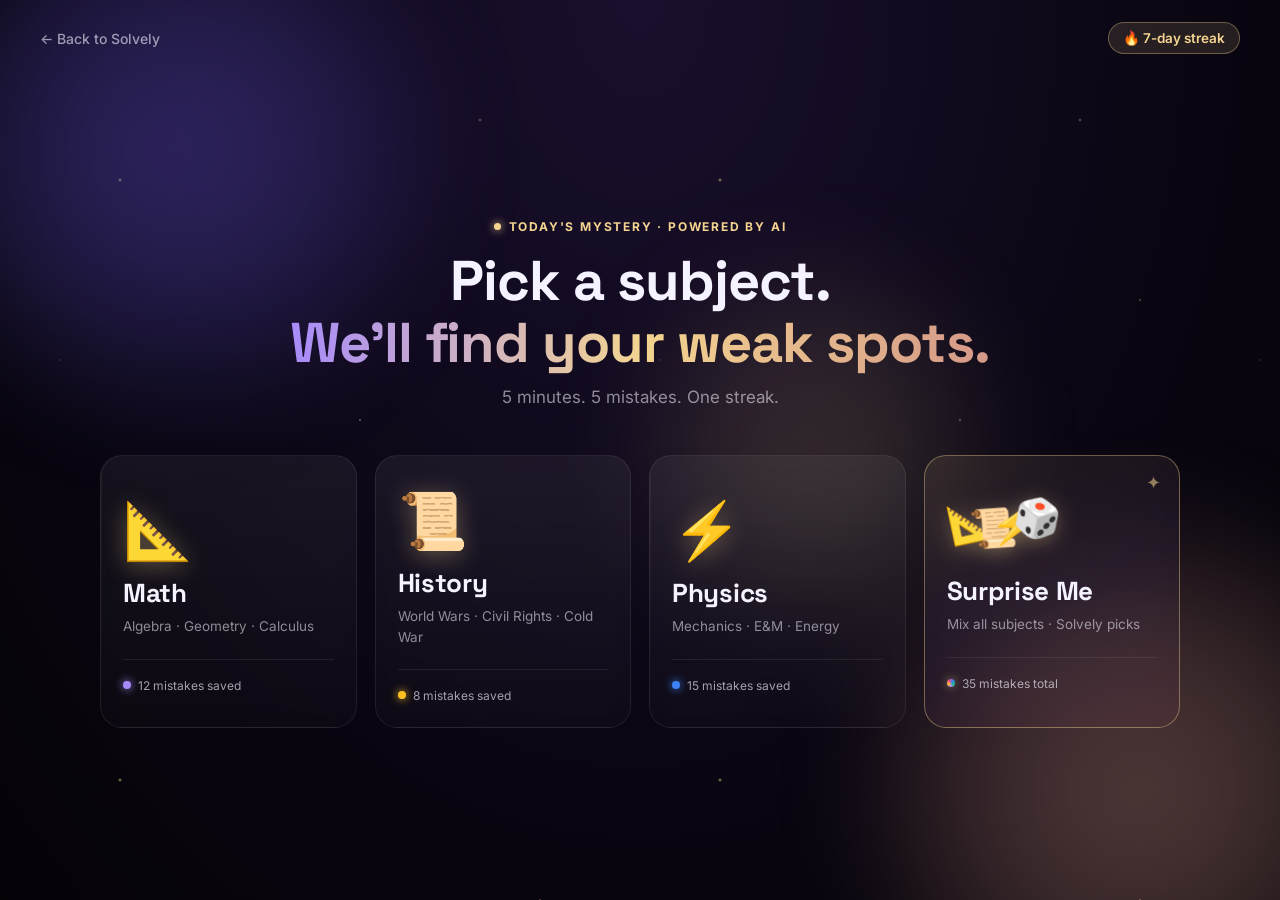
==== capsule.html @ fefd1747 "Initial commit: Lucky Capsule fake-door demo Solvely fake-door #3 — gachapon-style mistake trainer f" ====
<!DOCTYPE html>
<html lang="en">
<head>
  <meta charset="UTF-8">
  <meta name="viewport" content="width=1280">
  <title>Lucky Capsule · Solvely</title>
  <link rel="preconnect" href="https://fonts.googleapis.com">
  <link rel="preconnect" href="https://fonts.gstatic.com" crossorigin>
  <link href="https://fonts.googleapis.com/css2?family=Inter:wght@400;500;600;700;800&family=Space+Grotesk:wght@500;600;700;800&display=swap" rel="stylesheet">
  <link rel="stylesheet" href="css/capsule.css">
</head>
<body>

  <!-- ==================== SVG defs (gradients + face symbols) ==================== -->
  <svg width="0" height="0" style="position:absolute" aria-hidden="true">
    <defs>
      <!-- Ball gradients -->
      <radialGradient id="g-orange" cx="30%" cy="30%" r="80%">
        <stop offset="0%"   stop-color="#ffd28a"/>
        <stop offset="100%" stop-color="#f97316"/>
      </radialGradient>
      <radialGradient id="g-purple" cx="30%" cy="30%" r="80%">
        <stop offset="0%"   stop-color="#d4caff"/>
        <stop offset="100%" stop-color="#6e5be9"/>
      </radialGradient>
      <radialGradient id="g-yellow" cx="30%" cy="30%" r="80%">
        <stop offset="0%"   stop-color="#ffe8a4"/>
        <stop offset="100%" stop-color="#f4d490"/>
      </radialGradient>
      <radialGradient id="g-pink" cx="30%" cy="30%" r="80%">
        <stop offset="0%"   stop-color="#ffc4d8"/>
        <stop offset="100%" stop-color="#ec4899"/>
      </radialGradient>
      <radialGradient id="g-blue" cx="30%" cy="30%" r="80%">
        <stop offset="0%"   stop-color="#aceaff"/>
        <stop offset="100%" stop-color="#3b82f6"/>
      </radialGradient>
      <radialGradient id="g-green" cx="30%" cy="30%" r="80%">
        <stop offset="0%"   stop-color="#b5f5d8"/>
        <stop offset="100%" stop-color="#10b981"/>
      </radialGradient>
      <radialGradient id="g-amber" cx="30%" cy="30%" r="80%">
        <stop offset="0%"   stop-color="#ffd6b0"/>
        <stop offset="100%" stop-color="#f59e0b"/>
      </radialGradient>
      <radialGradient id="g-gold" cx="30%" cy="30%" r="80%">
        <stop offset="0%"   stop-color="#fff8e0"/>
        <stop offset="40%"  stop-color="#ffe28a"/>
        <stop offset="100%" stop-color="#d4a040"/>
      </radialGradient>

      <!-- Happy face — default for all balls -->
      <symbol id="face-happy" viewBox="0 0 60 60">
        <ellipse cx="22" cy="28" rx="2.8" ry="3.8" fill="rgba(20,10,40,.85)"/>
        <ellipse cx="38" cy="28" rx="2.8" ry="3.8" fill="rgba(20,10,40,.85)"/>
        <circle cx="20" cy="29" r="1" fill="#fff" opacity=".9"/>
        <circle cx="36" cy="29" r="1" fill="#fff" opacity=".9"/>
        <path d="M 22 39 Q 30 45 38 39" stroke="rgba(20,10,40,.85)" stroke-width="2.4" fill="none" stroke-linecap="round"/>
        <circle cx="16" cy="36" r="3" fill="#ff8888" opacity=".45"/>
        <circle cx="44" cy="36" r="3" fill="#ff8888" opacity=".45"/>
      </symbol>

      <!-- Wink face -->
      <symbol id="face-wink" viewBox="0 0 60 60">
        <ellipse cx="22" cy="28" rx="2.8" ry="3.8" fill="rgba(20,10,40,.85)"/>
        <circle cx="20" cy="29" r="1" fill="#fff" opacity=".9"/>
        <path d="M 34 28 Q 38 25 42 28" stroke="rgba(20,10,40,.85)" stroke-width="2.4" fill="none" stroke-linecap="round"/>
        <path d="M 21 39 Q 30 47 39 39" stroke="rgba(20,10,40,.85)" stroke-width="2.4" fill="none" stroke-linecap="round"/>
        <circle cx="16" cy="36" r="3" fill="#ff8888" opacity=".45"/>
        <circle cx="44" cy="36" r="3" fill="#ff8888" opacity=".45"/>
      </symbol>

      <!-- Surprised — open mouth -->
      <symbol id="face-wow" viewBox="0 0 60 60">
        <ellipse cx="22" cy="27" rx="2.6" ry="3.5" fill="rgba(20,10,40,.85)"/>
        <ellipse cx="38" cy="27" rx="2.6" ry="3.5" fill="rgba(20,10,40,.85)"/>
        <ellipse cx="30" cy="40" rx="3.5" ry="4.5" fill="rgba(20,10,40,.85)"/>
        <ellipse cx="30" cy="41" rx="2" ry="2.5" fill="#5e2a3a" opacity=".7"/>
      </symbol>

      <!-- Cool — sunglasses -->
      <symbol id="face-cool" viewBox="0 0 60 60">
        <rect x="15" y="25" width="13" height="7" rx="2" fill="rgba(20,10,40,.92)"/>
        <rect x="32" y="25" width="13" height="7" rx="2" fill="rgba(20,10,40,.92)"/>
        <rect x="27" y="27.5" width="5" height="2" fill="rgba(20,10,40,.92)"/>
        <path d="M 22 42 Q 30 47 38 42" stroke="rgba(20,10,40,.85)" stroke-width="2.4" fill="none" stroke-linecap="round"/>
        <circle cx="17" cy="22" r="1.2" fill="#fff" opacity=".7"/>
        <circle cx="34" cy="22" r="1.2" fill="#fff" opacity=".7"/>
      </symbol>

      <!-- Silly — tongue out -->
      <symbol id="face-silly" viewBox="0 0 60 60">
        <path d="M 18 26 L 26 30 M 26 26 L 18 30" stroke="rgba(20,10,40,.85)" stroke-width="2.2" stroke-linecap="round"/>
        <path d="M 34 26 L 42 30 M 42 26 L 34 30" stroke="rgba(20,10,40,.85)" stroke-width="2.2" stroke-linecap="round"/>
        <path d="M 22 38 Q 30 44 38 38" stroke="rgba(20,10,40,.85)" stroke-width="2.4" fill="none" stroke-linecap="round"/>
        <path d="M 27 42 Q 30 49 33 42 Z" fill="#ff6688" stroke="rgba(20,10,40,.85)" stroke-width="1.5"/>
        <circle cx="16" cy="36" r="3" fill="#ff8888" opacity=".45"/>
        <circle cx="44" cy="36" r="3" fill="#ff8888" opacity=".45"/>
      </symbol>

      <!-- SSR — Crown + star eyes -->
      <symbol id="face-ssr" viewBox="0 0 60 60">
        <path d="M 14 16 L 20 9 L 26 16 L 30 5 L 34 16 L 40 9 L 46 16 L 46 19 L 14 19 Z"
              fill="url(#crownGrad)" stroke="#7a4010" stroke-width="0.7" stroke-linejoin="round"/>
        <defs>
          <linearGradient id="crownGrad" x1="0" y1="0" x2="0" y2="1">
            <stop offset="0%" stop-color="#ffd56a"/>
            <stop offset="50%" stop-color="#d4a040"/>
            <stop offset="100%" stop-color="#8a6020"/>
          </linearGradient>
        </defs>
        <circle cx="20" cy="8" r="1.4" fill="#fff5d4"/>
        <circle cx="30" cy="4" r="1.6" fill="#fff5d4"/>
        <circle cx="40" cy="8" r="1.4" fill="#fff5d4"/>
        <!-- Star eyes -->
        <path d="M 22 30 L 23.3 26 L 24.6 30 L 28.5 30 L 25.4 32.5 L 26.7 36.5 L 23.3 34 L 19.9 36.5 L 21.2 32.5 L 18.1 30 Z" fill="#1a0f2e"/>
        <path d="M 38 30 L 39.3 26 L 40.6 30 L 44.5 30 L 41.4 32.5 L 42.7 36.5 L 39.3 34 L 35.9 36.5 L 37.2 32.5 L 34.1 30 Z" fill="#1a0f2e"/>
        <!-- Big grin -->
        <path d="M 19 43 Q 30 51 41 43" stroke="rgba(20,10,40,.92)" stroke-width="3" fill="none" stroke-linecap="round"/>
        <!-- Tooth -->
        <rect x="28" y="44" width="4" height="3" rx=".5" fill="#fff"/>
      </symbol>
    </defs>
  </svg>

  <!-- Background layer -->
  <div class="bg-stars" aria-hidden="true"></div>
  <div class="bg-orbs" aria-hidden="true">
    <div class="bg-orb bg-orb-1"></div>
    <div class="bg-orb bg-orb-2"></div>
    <div class="bg-orb bg-orb-3"></div>
  </div>

  <!-- Top bar -->
  <div class="topbar">
    <a href="index.html" class="back">← Back to Solvely</a>
    <div class="streak-pill">🔥 <span id="streak-count">7</span>-day streak</div>
  </div>

  <!-- ============================================================
       VIEW 1 — Subject Picker
       ============================================================ -->
  <section class="view active" id="view-pick">
    <div class="pick-wrap">
      <p class="eyebrow"><span class="dot-pulse"></span>Today's mystery · powered by AI</p>
      <h1 class="pick-title">Pick a subject.<br><span class="grad">We'll find your weak spots.</span></h1>
      <p class="pick-sub">5 minutes. 5 mistakes. One streak.</p>

      <div class="subject-grid">
        <button class="subject-card" data-subject="math">
          <div class="subject-emoji">📐</div>
          <h3>Math</h3>
          <p>Algebra · Geometry · Calculus</p>
          <div class="subject-stat"><span class="dot dot-purple"></span>12 mistakes saved</div>
        </button>
        <button class="subject-card" data-subject="history">
          <div class="subject-emoji">📜</div>
          <h3>History</h3>
          <p>World Wars · Civil Rights · Cold War</p>
          <div class="subject-stat"><span class="dot dot-orange"></span>8 mistakes saved</div>
        </button>
        <button class="subject-card" data-subject="physics">
          <div class="subject-emoji">⚡</div>
          <h3>Physics</h3>
          <p>Mechanics · E&M · Energy</p>
          <div class="subject-stat"><span class="dot dot-blue"></span>15 mistakes saved</div>
        </button>
        <button class="subject-card subject-card-random" data-subject="random">
          <div class="random-emoji-stack">
            <span class="r-emoji r-e1">📐</span>
            <span class="r-emoji r-e2">📜</span>
            <span class="r-emoji r-e3">⚡</span>
            <span class="r-emoji r-e4">🎲</span>
          </div>
          <h3>Surprise Me</h3>
          <p>Mix all subjects · Solvely picks</p>
          <div class="subject-stat"><span class="dot dot-rainbow"></span>35 mistakes total</div>
        </button>
      </div>
    </div>
  </section>

  <!-- ============================================================
       VIEW 2 — Gachapon Capsule Machine  (horizontal layout)
       ============================================================ -->
  <section class="view" id="view-machine">
    <div class="machine-wrap-h">

      <!-- LEFT: Machine -->
      <div class="machine-left">
        <div class="machine">
          <!-- Glass globe -->
          <div class="globe" id="globe">
            <!-- Sparkle particles around SSR ball -->
            <div class="sparkle-layer">
              <span class="sparkle s1">✦</span>
              <span class="sparkle s2">✦</span>
              <span class="sparkle s3">✦</span>
              <span class="sparkle s4">✦</span>
            </div>
            <div class="globe-inner" id="globe-inner">
              <!-- bb1: Circle, orange, happy -->
              <span class="big-ball bb1">
                <svg class="ball-art" viewBox="0 0 60 60">
                  <circle cx="30" cy="30" r="28" fill="url(#g-orange)"/>
                  <use href="#face-happy"/>
                </svg>
              </span>
              <!-- bb2: Heart, purple, wink -->
              <span class="big-ball bb2">
                <svg class="ball-art" viewBox="0 0 60 60">
                  <path d="M 30 54 C 6 36 6 14 22 14 C 27 14 30 17 30 22 C 30 17 33 14 38 14 C 54 14 54 36 30 54 Z" fill="url(#g-purple)"/>
                  <use href="#face-wink" transform="translate(0, 3)"/>
                </svg>
              </span>
              <!-- bb3: Star, yellow, silly -->
              <span class="big-ball bb3">
                <svg class="ball-art" viewBox="0 0 60 60">
                  <path d="M 30 4 L 37 22 L 56 22 L 41 34 L 47 54 L 30 42 L 13 54 L 19 34 L 4 22 L 23 22 Z" fill="url(#g-yellow)"/>
                  <use href="#face-silly" transform="translate(0, 4)"/>
                </svg>
              </span>
              <!-- bb4: Teardrop (point-up), pink, wow -->
              <span class="big-ball bb4">
                <svg class="ball-art" viewBox="0 0 60 60">
                  <path d="M 30 5 C 10 22 12 48 30 56 C 48 48 50 22 30 5 Z" fill="url(#g-pink)"/>
                  <use href="#face-wow" transform="translate(0, 6)"/>
                </svg>
              </span>
              <!-- bb5: Bunny-ear circle, blue, cool -->
              <span class="big-ball bb5">
                <svg class="ball-art" viewBox="0 0 60 60">
                  <ellipse cx="20" cy="9" rx="4.5" ry="9" fill="url(#g-blue)" transform="rotate(-10 20 9)"/>
                  <ellipse cx="40" cy="9" rx="4.5" ry="9" fill="url(#g-blue)" transform="rotate(10 40 9)"/>
                  <circle cx="30" cy="36" r="22" fill="url(#g-blue)"/>
                  <use href="#face-cool" transform="translate(0, 8)"/>
                </svg>
              </span>
              <!-- bb6: Rounded square, green, happy -->
              <span class="big-ball bb6">
                <svg class="ball-art" viewBox="0 0 60 60">
                  <rect x="4" y="4" width="52" height="52" rx="16" fill="url(#g-green)"/>
                  <use href="#face-happy"/>
                </svg>
              </span>
              <!-- bb7: Hexagon, amber, wink -->
              <span class="big-ball bb7">
                <svg class="ball-art" viewBox="0 0 60 60">
                  <path d="M 30 4 L 54 17 L 54 43 L 30 56 L 6 43 L 6 17 Z" fill="url(#g-amber)"/>
                  <use href="#face-wink"/>
                </svg>
              </span>
              <!-- bb8: SSR Circle, gold, crown + star eyes -->
              <span class="big-ball bb8 ssr" id="ssr-ball">
                <svg class="ball-art" viewBox="0 0 60 60">
                  <circle cx="30" cy="30" r="28" fill="url(#g-gold)"/>
                  <use href="#face-ssr"/>
                </svg>
              </span>
            </div>
            <div class="globe-shine"></div>
          </div>
          <!-- Machine base -->
          <div class="machine-base">
            <div class="machine-slot" id="machine-slot"></div>
            <div class="machine-tray"></div>
          </div>
        </div>
      </div>

      <!-- RIGHT: Text + POP button -->
      <div class="machine-right">
        <p class="eyebrow" id="machine-eyebrow">
          <span class="dot-pulse"></span><span id="machine-eyebrow-text">Math · today's capsule</span>
        </p>
        <h2 class="machine-title">Tap to pop<br>your capsule.</h2>
        <p class="machine-sub">5 questions inside. Whatever you've been getting wrong.</p>

        <button class="pop-btn" id="pop-btn">
          <span class="pop-glow"></span>
          <span class="pop-icon">⚡</span>
          <span class="pop-label">POP MY CAPSULE</span>
        </button>

        <div class="machine-hint">
          <span class="hint-dot"></span>
          <span>One free pop every day.</span>
        </div>
      </div>

    </div>
  </section>

  <!-- ============================================================
       VIEW 3 — Reveal (AI Found Your Weak Spots)
       ============================================================ -->
  <section class="view" id="view-reveal">
    <div class="reveal-wrap">
      <!-- Burst flash -->
      <div class="reveal-burst"></div>

      <p class="reveal-eyebrow">⚡ Mistake Memory · Activated</p>
      <h1 class="reveal-title">
        <span class="word">Challenge</span>
        <span class="word">Your</span>
        <span class="word">Weak</span>
        <span class="word grad-gold">Spots.</span>
      </h1>
      <p class="reveal-sub" id="reveal-sub">5 questions you've gotten wrong before. Time to crush them in 5 minutes.</p>

      <!-- Mistake cards fan-out -->
      <div class="mistake-stack" id="mistake-stack"></div>

      <button class="start-btn" id="start-btn">
        <span>Start 5-Minute Review</span>
        <span class="arrow">→</span>
      </button>
    </div>
  </section>

  <!-- ============================================================
       VIEW 4 — 5-min Countdown Review
       ============================================================ -->
  <section class="view" id="view-review">
    <!-- Countdown bar -->
    <div class="countdown-bar">
      <div class="countdown-progress" id="countdown-progress"></div>
      <div class="countdown-content">
        <div class="countdown-clock">
          <span class="clock-icon">⏱</span>
          <span class="clock-time" id="clock-time">5:00</span>
        </div>
        <div class="countdown-meta">
          <span id="q-progress">Question 1 / 5</span>
          <span class="meta-sep">·</span>
          <span id="q-subject">Math</span>
        </div>
      </div>
    </div>

    <div class="review-wrap">
      <div class="question-card" id="question-card">
        <!-- Filled by JS -->
      </div>
    </div>
  </section>

  <!-- ============================================================
       VIEW 5 — Done
       ============================================================ -->
  <section class="view" id="view-done">
    <div class="done-wrap">
      <div class="done-burst"></div>
      <div class="done-confetti" id="done-confetti"></div>

      <p class="reveal-eyebrow">🔥 Streak protected</p>
      <h1 class="done-title">
        5 minutes.<br>
        <span class="grad-gold">Crushed it.</span>
      </h1>

      <div class="done-stats">
        <div class="stat-box">
          <div class="stat-num" id="stat-correct">4</div>
          <div class="stat-label">Correct</div>
        </div>
        <div class="stat-box stat-streak">
          <div class="stat-num">
            <span id="stat-streak">8</span>
            <span class="stat-fire">🔥</span>
          </div>
          <div class="stat-label">Day streak</div>
        </div>
        <div class="stat-box">
          <div class="stat-num"><span id="stat-mastered">+3</span></div>
          <div class="stat-label">Mistakes mastered</div>
        </div>
      </div>

      <div class="next-capsule">
        <span class="dot-pulse"></span>
        Next capsule unlocks in <strong id="next-timer">16h 23m</strong>
      </div>

      <div class="done-actions">
        <button class="ghost-btn" id="again-btn">Pop another (debug)</button>
        <button class="start-btn" id="share-btn">
          <span>Share to Story</span>
          <span class="arrow">↗</span>
        </button>
      </div>
    </div>
  </section>

  <script src="js/data.js"></script>
  <script src="js/app.js"></script>
</body>
</html>
---- css/capsule.css ----
/* =========================================================
   Lucky Capsule — Full flow (machine → reveal → review → done)
   Dark MoodGallery palette + gachapon mechanic.
   Designed for filming: 1280+ desktop, large fonts, strong contrast.
   ========================================================= */

* { box-sizing: border-box; margin: 0; padding: 0; }
html, body { height: 100%; overflow-x: hidden; }
body {
  font-family: 'Inter', -apple-system, BlinkMacSystemFont, sans-serif;
  background: radial-gradient(ellipse at top, #1a0f2e 0%, #0a0612 60%, #050308 100%);
  color: #f5f3ff;
  font-size: 17px;
  -webkit-font-smoothing: antialiased;
  min-height: 100vh;
}

/* ============ BACKGROUND LAYERS ============ */
.bg-stars {
  position: fixed; inset: 0;
  background-image:
    radial-gradient(2px 2px at 20% 30%, rgba(244,212,144,.7), transparent),
    radial-gradient(1.5px 1.5px at 60% 70%, rgba(255,255,255,.5), transparent),
    radial-gradient(2px 2px at 80% 20%, rgba(244,212,144,.4), transparent),
    radial-gradient(1px 1px at 40% 80%, rgba(255,255,255,.4), transparent),
    radial-gradient(1.5px 1.5px at 90% 50%, rgba(244,212,144,.5), transparent),
    radial-gradient(1px 1px at 10% 60%, rgba(255,255,255,.3), transparent);
  background-size: 600px 600px;
  pointer-events: none;
  z-index: 0;
  animation: stars-twinkle 6s ease-in-out infinite;
}
@keyframes stars-twinkle {
  0%, 100% { opacity: .8; }
  50% { opacity: .4; }
}

.bg-orbs { position: fixed; inset: 0; pointer-events: none; z-index: 0; }
.bg-orb {
  position: absolute;
  border-radius: 50%;
  filter: blur(60px);
  opacity: .4;
}
.bg-orb-1 {
  top: -100px; left: -80px;
  width: 500px; height: 500px;
  background: radial-gradient(circle, #6e5be9, transparent);
  animation: orb-drift 18s ease-in-out infinite;
}
.bg-orb-2 {
  bottom: -150px; right: -120px;
  width: 520px; height: 520px;
  background: radial-gradient(circle, #d49888, transparent);
  animation: orb-drift 22s ease-in-out infinite reverse;
}
.bg-orb-3 {
  top: 30%; left: 50%;
  width: 350px; height: 350px;
  background: radial-gradient(circle, #f4d490, transparent);
  opacity: .2;
  animation: orb-drift 25s ease-in-out infinite;
}
@keyframes orb-drift {
  0%, 100% { transform: translate(0, 0) scale(1); }
  50% { transform: translate(60px, -40px) scale(1.15); }
}

/* ============ TOP BAR ============ */
.topbar {
  position: relative;
  z-index: 10;
  display: flex;
  justify-content: space-between;
  align-items: center;
  padding: 22px 40px;
}
.back {
  color: rgba(245, 243, 255, .6);
  text-decoration: none;
  font-size: 14px;
  font-weight: 500;
  transition: color .15s;
}
.back:hover { color: #f4d490; }
.streak-pill {
  background: rgba(244, 212, 144, .12);
  border: 1px solid rgba(244, 212, 144, .35);
  padding: 7px 14px;
  border-radius: 100px;
  font-size: 13.5px;
  font-weight: 600;
  color: #f4d490;
  backdrop-filter: blur(8px);
}

/* ============ VIEWS ============ */
.view {
  display: none;
  position: relative;
  z-index: 5;
  min-height: calc(100vh - 80px);
  padding: 30px 40px 60px;
}
.view.active {
  display: flex;
  flex-direction: column;
  align-items: center;
  justify-content: center;
  animation: view-fade .5s ease;
}
@keyframes view-fade {
  from { opacity: 0; transform: translateY(20px); }
  to   { opacity: 1; transform: translateY(0); }
}

/* ============ EYEBROW / GLOBAL ============ */
.eyebrow {
  display: inline-flex;
  align-items: center;
  gap: 8px;
  font-size: 12px;
  font-weight: 700;
  letter-spacing: 1.8px;
  text-transform: uppercase;
  color: #f4d490;
  margin-bottom: 16px;
}
.dot-pulse {
  width: 7px;
  height: 7px;
  border-radius: 50%;
  background: #f4d490;
  box-shadow: 0 0 8px #f4d490;
  animation: dot-pulse 1.4s ease-in-out infinite;
}
@keyframes dot-pulse {
  0%, 100% { opacity: 1; transform: scale(1); }
  50%      { opacity: .4; transform: scale(.7); }
}
.grad {
  background: linear-gradient(90deg, #a78bfa, #f4d490, #d49888);
  -webkit-background-clip: text;
  background-clip: text;
  color: transparent;
}
.grad-gold {
  background: linear-gradient(90deg, #f4d490, #ffe28a, #d49888);
  -webkit-background-clip: text;
  background-clip: text;
  color: transparent;
}

/* =========================================================
   VIEW 1 — SUBJECT PICKER
   ========================================================= */
.pick-wrap {
  max-width: 1100px;
  text-align: center;
}
.pick-title {
  font-family: 'Space Grotesk', 'Inter', sans-serif;
  font-size: 56px;
  font-weight: 700;
  line-height: 1.1;
  letter-spacing: -1px;
  margin-bottom: 14px;
}
.pick-sub {
  font-size: 17px;
  color: rgba(245, 243, 255, .55);
  margin-bottom: 48px;
}
.subject-grid {
  display: grid;
  grid-template-columns: repeat(4, 1fr);
  gap: 18px;
  max-width: 1080px;
  margin: 0 auto;
}
.subject-card {
  background: linear-gradient(180deg, rgba(255,255,255,.06), rgba(255,255,255,.02));
  border: 1.5px solid rgba(255, 255, 255, .08);
  padding: 30px 22px 24px;
  border-radius: 22px;
  text-align: left;
  cursor: pointer;
  color: inherit;
  transition: transform .25s ease, border-color .25s ease, background .25s ease;
  position: relative;
  overflow: hidden;
  backdrop-filter: blur(8px);
  font-family: inherit;
}
.subject-card::before {
  content: '';
  position: absolute;
  inset: 0;
  background: linear-gradient(135deg, transparent, rgba(244, 212, 144, .12), transparent);
  transform: translateX(-100%);
  transition: transform .6s ease;
}
.subject-card:hover {
  transform: translateY(-6px);
  border-color: rgba(244, 212, 144, .5);
  background: linear-gradient(180deg, rgba(244,212,144,.08), rgba(110,91,233,.04));
}
.subject-card:hover::before { transform: translateX(100%); }
.subject-emoji {
  font-size: 56px;
  margin-bottom: 12px;
  filter: drop-shadow(0 4px 12px rgba(244, 212, 144, .35));
}
.subject-card h3 {
  font-family: 'Space Grotesk', 'Inter', sans-serif;
  font-size: 26px;
  font-weight: 700;
  margin-bottom: 6px;
  letter-spacing: -.3px;
}
.subject-card p {
  font-size: 13.5px;
  color: rgba(245, 243, 255, .55);
  margin-bottom: 22px;
  line-height: 1.5;
}
.subject-stat {
  display: flex;
  align-items: center;
  gap: 7px;
  font-size: 12px;
  color: rgba(245, 243, 255, .65);
  padding-top: 18px;
  border-top: 1px solid rgba(255,255,255,.08);
}
.dot {
  width: 8px;
  height: 8px;
  border-radius: 50%;
  box-shadow: 0 0 8px currentColor;
}
.dot-purple { background: #a78bfa; color: #a78bfa; }
.dot-orange { background: #fbbf24; color: #fbbf24; }
.dot-blue   { background: #3b82f6; color: #3b82f6; }
.dot-rainbow {
  background: conic-gradient(from 180deg, #a78bfa, #fbbf24, #ec4899, #3b82f6, #10b981, #a78bfa);
  box-shadow: 0 0 10px rgba(244, 212, 144, .55);
  color: #f4d490;
}

/* Random subject card — special styling */
.subject-card-random {
  background: linear-gradient(160deg, rgba(244,212,144,.10), rgba(167,139,250,.06), rgba(236,72,153,.04));
  border-color: rgba(244, 212, 144, .4);
  position: relative;
}
.subject-card-random:hover {
  border-color: rgba(244, 212, 144, .85);
  box-shadow: 0 12px 40px rgba(244, 212, 144, .25);
  background: linear-gradient(160deg, rgba(244,212,144,.18), rgba(167,139,250,.10), rgba(236,72,153,.06));
}
.subject-card-random::after {
  content: '✦';
  position: absolute;
  top: 16px;
  right: 18px;
  font-size: 18px;
  color: #f4d490;
  opacity: .55;
  animation: sparkle-twirl 3s linear infinite;
}
@keyframes sparkle-twirl {
  0%, 100% { transform: rotate(0deg) scale(1); opacity: .55; }
  50%      { transform: rotate(180deg) scale(1.3); opacity: 1; }
}

/* Random emoji stack — 4 emojis layered with slight rotation */
.random-emoji-stack {
  position: relative;
  height: 64px;
  margin-bottom: 12px;
}
.r-emoji {
  position: absolute;
  top: 0;
  font-size: 38px;
  filter: drop-shadow(0 4px 10px rgba(244, 212, 144, .35));
  transition: transform .4s ease;
}
.r-e1 { left: 0;   transform: rotate(-12deg); }
.r-e2 { left: 22px; transform: rotate(-4deg) translateY(6px); }
.r-e3 { left: 44px; transform: rotate(4deg) translateY(3px); }
.r-e4 { left: 66px; transform: rotate(12deg) translateY(-4px); }
.subject-card-random:hover .r-e1 { transform: rotate(-22deg) translate(-4px, -4px); }
.subject-card-random:hover .r-e2 { transform: rotate(-8deg) translateY(2px); }
.subject-card-random:hover .r-e3 { transform: rotate(8deg) translateY(-2px); }
.subject-card-random:hover .r-e4 { transform: rotate(22deg) translate(4px, -8px); }

/* =========================================================
   VIEW 2 — GACHAPON MACHINE (horizontal layout)
   ========================================================= */
.machine-wrap-h {
  display: grid;
  grid-template-columns: 360px 1fr;
  gap: 60px;
  align-items: center;
  max-width: 1060px;
  margin: 0 auto;
}
.machine-left {
  display: flex;
  justify-content: center;
}
.machine-right {
  text-align: left;
  padding-left: 4px;
}
.machine-title {
  font-family: 'Space Grotesk', 'Inter', sans-serif;
  font-size: 56px;
  font-weight: 800;
  letter-spacing: -1.2px;
  line-height: 1;
  margin-bottom: 18px;
}
.machine-sub {
  font-size: 17px;
  color: rgba(245, 243, 255, .6);
  margin-bottom: 32px;
  line-height: 1.5;
  max-width: 420px;
}
.machine-hint {
  margin-top: 18px;
  display: inline-flex;
  align-items: center;
  gap: 8px;
  font-size: 12.5px;
  color: rgba(245, 243, 255, .45);
}
.hint-dot {
  width: 6px;
  height: 6px;
  border-radius: 50%;
  background: #10b981;
  box-shadow: 0 0 6px #10b981;
}

/* Machine */
.machine {
  position: relative;
  width: 340px;
  height: 460px;
  display: flex;
  flex-direction: column;
  align-items: center;
}

/* Sparkle layer around globe — only visible when SSR ball glows */
.sparkle-layer {
  position: absolute;
  inset: -20px;
  pointer-events: none;
  z-index: 6;
}
.sparkle {
  position: absolute;
  font-size: 18px;
  color: #f4d490;
  text-shadow: 0 0 8px #f4d490;
  opacity: 0;
  animation: sparkle-pop 2.6s ease-in-out infinite;
}
.s1 { top: 5%;  left: 8%;  animation-delay: 0s; }
.s2 { top: 12%; right: 6%; animation-delay: -.7s; font-size: 22px; }
.s3 { bottom: 28%; left: 2%; animation-delay: -1.3s; font-size: 14px; }
.s4 { bottom: 40%; right: 4%; animation-delay: -2s; font-size: 20px; }
@keyframes sparkle-pop {
  0%, 100% { opacity: 0; transform: scale(.4) rotate(0deg); }
  40%      { opacity: 1; transform: scale(1.2) rotate(180deg); }
  70%      { opacity: .6; transform: scale(.9) rotate(280deg); }
}

/* Glass globe */
.globe {
  position: relative;
  width: 320px;
  height: 320px;
  border-radius: 50%;
  background:
    radial-gradient(circle at 30% 25%, rgba(255,255,255,.35) 0%, rgba(255,255,255,.05) 25%, transparent 60%),
    radial-gradient(circle at 70% 70%, rgba(110, 91, 233, .25), transparent 50%),
    linear-gradient(135deg, rgba(255,255,255,.12), rgba(255,255,255,.02));
  border: 3px solid rgba(255,255,255,.25);
  box-shadow:
    inset 0 0 80px rgba(110, 91, 233, .35),
    inset 0 0 25px rgba(244, 212, 144, .2),
    0 0 60px rgba(110, 91, 233, .25),
    0 30px 80px rgba(0, 0, 0, .5);
  overflow: hidden;
  backdrop-filter: blur(2px);
  transition: transform .3s ease, box-shadow .3s ease;
}
.globe.shake {
  animation: globe-shake 2.4s ease-in-out;
}
@keyframes globe-shake {
  0%, 100% { transform: rotate(0) translate(0, 0); }
  5%   { transform: rotate(-4deg) translate(-3px, 1px); }
  12%  { transform: rotate(3deg)  translate(2px, -2px); }
  20%  { transform: rotate(-3deg) translate(-2px, 3px); }
  28%  { transform: rotate(4deg)  translate(3px, 1px); }
  38%  { transform: rotate(-2deg) translate(-3px, -2px); }
  46%  { transform: rotate(3deg)  translate(2px, 2px); }
  55%  { transform: rotate(-4deg) translate(-2px, -3px); }
  64%  { transform: rotate(2deg)  translate(3px, 2px); }
  74%  { transform: rotate(-3deg) translate(-3px, 1px); }
  84%  { transform: rotate(2deg)  translate(2px, -2px); }
  92%  { transform: rotate(-1deg) translate(-1px, 1px); }
}
.globe.crack {
  box-shadow:
    inset 0 0 80px rgba(244, 212, 144, .6),
    inset 0 0 25px rgba(244, 212, 144, .4),
    0 0 100px rgba(244, 212, 144, .7),
    0 30px 80px rgba(0, 0, 0, .5);
  transform: scale(1.05);
}

.globe-inner {
  position: absolute;
  inset: 0;
  border-radius: 50%;
  transition: transform 2s cubic-bezier(.4, 0, .2, 1);
}
/* During spin: each ball gets its own chaotic frenzy path —
   NOT a unified axis rotation. Override the idle float animation. */
.globe-inner.spin .big-ball {
  animation-duration: 1.8s !important;
  animation-iteration-count: 1 !important;
  animation-timing-function: cubic-bezier(.34, .07, .42, 1) !important;
  animation-fill-mode: forwards !important;
  animation-delay: 0s !important;
}
.globe-inner.spin .bb1 { animation-name: frenzy-1 !important; }
.globe-inner.spin .bb2 { animation-name: frenzy-2 !important; }
.globe-inner.spin .bb3 { animation-name: frenzy-3 !important; }
.globe-inner.spin .bb4 { animation-name: frenzy-4 !important; }
.globe-inner.spin .bb5 { animation-name: frenzy-5 !important; }
.globe-inner.spin .bb6 { animation-name: frenzy-6 !important; }
.globe-inner.spin .bb7 { animation-name: frenzy-7 !important; }
.globe-inner.spin .bb8.ssr { animation-name: frenzy-8 !important; }

@keyframes frenzy-1 {
  0%   { transform: translate(0,0) rotate(0deg); }
  14%  { transform: translate(70px,-55px) rotate(140deg); }
  28%  { transform: translate(-50px,70px) rotate(-220deg); }
  42%  { transform: translate(80px,60px) rotate(360deg); }
  56%  { transform: translate(-75px,-45px) rotate(-460deg); }
  70%  { transform: translate(55px,-70px) rotate(580deg); }
  84%  { transform: translate(-65px,55px) rotate(-660deg); }
  100% { transform: translate(0,0) rotate(720deg); }
}
@keyframes frenzy-2 {
  0%   { transform: translate(0,0) rotate(0deg); }
  14%  { transform: translate(-75px,60px) rotate(-120deg); }
  28%  { transform: translate(80px,-50px) rotate(240deg); }
  42%  { transform: translate(-60px,75px) rotate(-380deg); }
  56%  { transform: translate(70px,-65px) rotate(480deg); }
  70%  { transform: translate(-45px,55px) rotate(-600deg); }
  84%  { transform: translate(75px,40px) rotate(680deg); }
  100% { transform: translate(0,0) rotate(-720deg); }
}
@keyframes frenzy-3 {
  0%   { transform: translate(0,0) rotate(0deg); }
  14%  { transform: translate(60px,70px) rotate(160deg); }
  28%  { transform: translate(-80px,-45px) rotate(-280deg); }
  42%  { transform: translate(55px,-75px) rotate(420deg); }
  56%  { transform: translate(-60px,65px) rotate(-540deg); }
  70%  { transform: translate(80px,-40px) rotate(640deg); }
  84%  { transform: translate(-50px,-70px) rotate(-700deg); }
  100% { transform: translate(0,0) rotate(720deg); }
}
@keyframes frenzy-4 {
  0%   { transform: translate(0,0) rotate(0deg); }
  14%  { transform: translate(-65px,-70px) rotate(-140deg); }
  28%  { transform: translate(75px,45px) rotate(260deg); }
  42%  { transform: translate(-70px,75px) rotate(-380deg); }
  56%  { transform: translate(80px,-55px) rotate(520deg); }
  70%  { transform: translate(-55px,-65px) rotate(-640deg); }
  84%  { transform: translate(65px,55px) rotate(700deg); }
  100% { transform: translate(0,0) rotate(-720deg); }
}
@keyframes frenzy-5 {
  0%   { transform: translate(0,0) rotate(0deg); }
  14%  { transform: translate(75px,40px) rotate(180deg); }
  28%  { transform: translate(-50px,-70px) rotate(-300deg); }
  42%  { transform: translate(65px,70px) rotate(420deg); }
  56%  { transform: translate(-75px,-50px) rotate(-560deg); }
  70%  { transform: translate(50px,75px) rotate(660deg); }
  84%  { transform: translate(-70px,-40px) rotate(-720deg); }
  100% { transform: translate(0,0) rotate(720deg); }
}
@keyframes frenzy-6 {
  0%   { transform: translate(0,0) rotate(0deg); }
  14%  { transform: translate(-60px,75px) rotate(-130deg); }
  28%  { transform: translate(80px,-55px) rotate(250deg); }
  42%  { transform: translate(-70px,-50px) rotate(-370deg); }
  56%  { transform: translate(55px,-75px) rotate(490deg); }
  70%  { transform: translate(-65px,65px) rotate(-610deg); }
  84%  { transform: translate(70px,45px) rotate(680deg); }
  100% { transform: translate(0,0) rotate(-720deg); }
}
@keyframes frenzy-7 {
  0%   { transform: translate(0,0) rotate(0deg); }
  14%  { transform: translate(50px,-70px) rotate(170deg); }
  28%  { transform: translate(-65px,55px) rotate(-290deg); }
  42%  { transform: translate(75px,-50px) rotate(400deg); }
  56%  { transform: translate(-55px,75px) rotate(-520deg); }
  70%  { transform: translate(65px,60px) rotate(630deg); }
  84%  { transform: translate(-75px,-40px) rotate(-700deg); }
  100% { transform: translate(0,0) rotate(720deg); }
}
/* SSR Ball — extra dramatic frenzy, slightly bigger orbit, ends at center for clean drop */
@keyframes frenzy-8 {
  0%   { transform: translate(0,0) rotate(0deg) scale(1); }
  14%  { transform: translate(-70px,-60px) rotate(-150deg) scale(1.05); }
  28%  { transform: translate(70px,75px) rotate(290deg) scale(.98); }
  42%  { transform: translate(-75px,-55px) rotate(-420deg) scale(1.08); }
  56%  { transform: translate(60px,-75px) rotate(540deg) scale(1); }
  70%  { transform: translate(-65px,65px) rotate(-650deg) scale(1.06); }
  84%  { transform: translate(75px,40px) rotate(720deg) scale(1.02); }
  100% { transform: translate(0,0) rotate(-720deg) scale(1.1); }
}

/* Globe shine highlight */
.globe-shine {
  position: absolute;
  top: 12%;
  left: 22%;
  width: 80px;
  height: 110px;
  background: linear-gradient(135deg, rgba(255,255,255,.55), rgba(255,255,255,0));
  border-radius: 50%;
  filter: blur(8px);
  pointer-events: none;
  z-index: 10;
}

/* Big balls — each is an inline SVG with a unique shape + cute face */
.big-ball {
  position: absolute;
  width: 64px;
  height: 64px;
  animation: big-ball-float 5s ease-in-out infinite;
  display: flex;
  align-items: center;
  justify-content: center;
}
.big-ball .ball-art {
  width: 100%;
  height: 100%;
  filter: drop-shadow(0 4px 10px rgba(0, 0, 0, .35));
  overflow: visible;
}
/* Position + size per ball */
.bb1 { top: 12%; left: 10%; animation-delay:  0s;   width: 64px; height: 64px; }   /* circle */
.bb2 { top: 8%;  left: 52%; animation-delay: -.7s;  width: 58px; height: 58px; }   /* heart */
.bb3 { top: 48%; left: 8%;  animation-delay: -1.4s; width: 60px; height: 60px; }   /* star */
.bb4 { top: 62%; left: 56%; animation-delay: -2.1s; width: 52px; height: 52px; }   /* teardrop */
.bb5 { top: 26%; left: 22%; animation-delay: -2.8s; width: 60px; height: 70px; }   /* bunny (taller for ears) */
.bb6 { top: 4%;  left: 28%; animation-delay: -3.5s; width: 50px; height: 50px; }   /* rounded square */
.bb7 { top: 70%; left: 22%; animation-delay: -.3s;  width: 48px; height: 48px; }   /* hexagon */

/* SSR Ball — golden, prominent, glowing */
.bb8.ssr {
  top: 38%; left: 42%;
  width: 78px; height: 78px;
  animation:
    big-ball-float 5s ease-in-out infinite,
    ssr-glow 2.4s ease-in-out infinite;
  animation-delay: -1s, 0s;
  z-index: 3;
}
.bb8.ssr .ball-art {
  filter:
    drop-shadow(0 0 16px rgba(244, 212, 144, .85))
    drop-shadow(0 0 32px rgba(244, 212, 144, .45))
    drop-shadow(0 5px 12px rgba(0, 0, 0, .4));
}
@keyframes ssr-glow {
  0%, 100% { transform: scale(1); }
  50%      { transform: scale(1.07); }
}
@keyframes big-ball-float {
  0%, 100% { transform: translate(0, 0); }
  25%      { transform: translate(8px, -6px); }
  50%      { transform: translate(-5px, 4px); }
  75%      { transform: translate(-8px, -4px); }
}

/* When dispensing, SSR ball drops */
.big-ball.dispensed {
  animation: ball-drop .9s cubic-bezier(.55, 0, .35, 1) forwards;
  z-index: 100;
}
@keyframes ball-drop {
  0%   { transform: translate(0, 0) scale(1); opacity: 1; }
  60%  { transform: translate(var(--dx, 0), 180px) scale(1.15); opacity: 1; }
  100% { transform: translate(var(--dx, 0), 240px) scale(.9); opacity: 0; }
}

/* Machine base */
.machine-base {
  position: relative;
  width: 280px;
  height: 130px;
  margin-top: -22px;
  z-index: 2;
}
.machine-base::before {
  /* main body */
  content: '';
  position: absolute;
  inset: 22px 0 0;
  background: linear-gradient(180deg, #f4d490 0%, #c89a4a 50%, #8a6020 100%);
  border-radius: 14px;
  box-shadow:
    inset 0 -8px 15px rgba(0,0,0,.3),
    inset 0 4px 8px rgba(255,255,255,.3),
    0 12px 30px rgba(0,0,0,.5);
}
.machine-base::after {
  /* coin slot */
  content: '';
  position: absolute;
  top: 36px;
  left: 50%;
  transform: translateX(-50%);
  width: 50px;
  height: 8px;
  background: #1a0f2e;
  border-radius: 3px;
  box-shadow: inset 0 2px 4px rgba(0,0,0,.6);
}

/* Dispense tray (glass front) */
.machine-tray {
  position: absolute;
  bottom: 14px;
  left: 50%;
  transform: translateX(-50%);
  width: 130px;
  height: 50px;
  background: linear-gradient(180deg, rgba(20, 10, 35, .85), rgba(50, 30, 70, .6));
  border-radius: 8px;
  box-shadow:
    inset 0 0 14px rgba(0, 0, 0, .65),
    inset 0 -2px 4px rgba(255,255,255,.1),
    inset 0 4px 6px rgba(0,0,0,.4);
  border: 1px solid rgba(255, 255, 255, .15);
  z-index: 3;
  overflow: hidden;
}
/* Ball-in-tray placeholder (shown when prize dropped) */
.machine-tray.has-prize::before {
  content: '';
  position: absolute;
  bottom: 8px;
  left: 50%;
  transform: translateX(-50%);
  width: 40px;
  height: 40px;
  border-radius: 50%;
  background:
    radial-gradient(circle at 30% 30%, #fff5d4 0%, #ffe28a 35%, #f4d490 60%, #d4a040 100%);
  box-shadow:
    inset -4px -4px 8px rgba(120, 80, 0, .35),
    inset 4px 4px 8px rgba(255,255,255,.6),
    0 0 15px rgba(244, 212, 144, .8);
  animation: tray-bounce .6s ease;
}
@keyframes tray-bounce {
  0%   { transform: translate(-50%, -30px); opacity: 0; }
  60%  { transform: translate(-50%, 4px); opacity: 1; }
  100% { transform: translate(-50%, 0); opacity: 1; }
}

/* POP button */
.pop-btn {
  position: relative;
  background: linear-gradient(135deg, #f4d490, #d49888);
  color: #2a1648;
  border: none;
  padding: 20px 56px;
  border-radius: 100px;
  font-weight: 800;
  font-size: 18px;
  letter-spacing: 1px;
  cursor: pointer;
  display: inline-flex;
  align-items: center;
  gap: 12px;
  font-family: 'Space Grotesk', 'Inter', sans-serif;
  box-shadow:
    0 14px 36px rgba(244, 212, 144, .4),
    inset 0 1px 0 rgba(255,255,255,.5),
    inset 0 -3px 6px rgba(0,0,0,.15);
  transition: transform .15s ease;
  z-index: 5;
}
.pop-btn:hover {
  transform: translateY(-2px) scale(1.02);
}
.pop-btn:active {
  transform: translateY(1px) scale(.98);
}
.pop-btn:disabled {
  opacity: .5;
  cursor: wait;
  transform: none;
}
.pop-glow {
  position: absolute;
  inset: -10px;
  border-radius: 100px;
  background: radial-gradient(circle, rgba(244,212,144,.5), transparent 70%);
  filter: blur(20px);
  z-index: -1;
  animation: pop-glow-pulse 2s ease-in-out infinite;
}
@keyframes pop-glow-pulse {
  0%, 100% { opacity: .6; transform: scale(1); }
  50% { opacity: 1; transform: scale(1.1); }
}
.pop-icon { font-size: 22px; }

/* =========================================================
   VIEW 3 — REVEAL
   ========================================================= */
.reveal-wrap {
  text-align: center;
  max-width: 1080px;
  position: relative;
}
.reveal-burst {
  position: absolute;
  top: 30%; left: 50%;
  transform: translate(-50%, -50%);
  width: 800px;
  height: 800px;
  background:
    radial-gradient(circle, rgba(244, 212, 144, .35) 0%, rgba(244, 212, 144, .08) 30%, transparent 60%);
  pointer-events: none;
  z-index: -1;
  animation: burst-pulse 3s ease-out;
}
@keyframes burst-pulse {
  0%   { opacity: 0; transform: translate(-50%, -50%) scale(.5); }
  20%  { opacity: 1; transform: translate(-50%, -50%) scale(1.1); }
  60%  { opacity: .6; }
  100% { opacity: .3; transform: translate(-50%, -50%) scale(1.3); }
}
.reveal-eyebrow {
  font-size: 12.5px;
  font-weight: 800;
  letter-spacing: 2px;
  text-transform: uppercase;
  color: #f4d490;
  margin-bottom: 20px;
  display: inline-block;
  padding: 8px 16px;
  background: rgba(244, 212, 144, .12);
  border: 1px solid rgba(244, 212, 144, .35);
  border-radius: 100px;
  backdrop-filter: blur(8px);
}
.reveal-title {
  font-family: 'Space Grotesk', 'Inter', sans-serif;
  font-size: 68px;
  font-weight: 800;
  letter-spacing: -1.5px;
  line-height: 1.05;
  margin-bottom: 22px;
  display: flex;
  flex-wrap: wrap;
  justify-content: center;
  gap: 0 14px;
}
.reveal-title .word {
  opacity: 0;
  transform: translateY(30px);
  animation: word-rise .5s ease forwards;
}
.reveal-title .word:nth-child(1) { animation-delay: .1s; }
.reveal-title .word:nth-child(2) { animation-delay: .2s; }
.reveal-title .word:nth-child(3) { animation-delay: .3s; }
.reveal-title .word:nth-child(4) { animation-delay: .45s; }
@keyframes word-rise {
  to { opacity: 1; transform: translateY(0); }
}
.reveal-sub {
  font-size: 19px;
  color: rgba(245, 243, 255, .65);
  margin-bottom: 50px;
  max-width: 620px;
  margin-left: auto;
  margin-right: auto;
  opacity: 0;
  animation: word-rise .5s ease .8s forwards;
}

/* Mistake card stack */
.mistake-stack {
  display: flex;
  justify-content: center;
  gap: 16px;
  margin-bottom: 48px;
  perspective: 1200px;
  min-height: 200px;
}
.m-card {
  width: 175px;
  min-height: 200px;
  background: linear-gradient(160deg, rgba(255,255,255,.10), rgba(255,255,255,.04));
  border: 1.5px solid rgba(244, 212, 144, .35);
  border-radius: 16px;
  padding: 18px 16px 16px;
  text-align: left;
  position: relative;
  backdrop-filter: blur(10px);
  box-shadow: 0 10px 30px rgba(0,0,0,.4), inset 0 1px 0 rgba(255,255,255,.1);
  opacity: 0;
  transform: translateY(40px) rotateX(-30deg);
  animation: card-fan .55s cubic-bezier(.3, 1.3, .5, 1) forwards;
}
.m-card:nth-child(1) { animation-delay: 1.0s; --tilt: -8deg; }
.m-card:nth-child(2) { animation-delay: 1.1s; --tilt: -4deg; }
.m-card:nth-child(3) { animation-delay: 1.2s; --tilt: 0deg; }
.m-card:nth-child(4) { animation-delay: 1.3s; --tilt: 4deg; }
.m-card:nth-child(5) { animation-delay: 1.4s; --tilt: 8deg; }
@keyframes card-fan {
  to {
    opacity: 1;
    transform: translateY(0) rotate(var(--tilt, 0deg)) rotateX(0);
  }
}
.m-card-num {
  position: absolute;
  top: 12px;
  right: 14px;
  font-size: 11px;
  font-weight: 700;
  letter-spacing: 1px;
  color: rgba(244, 212, 144, .8);
}
.m-card-topic {
  font-size: 11px;
  font-weight: 700;
  letter-spacing: 1.2px;
  text-transform: uppercase;
  color: #f4d490;
  margin-bottom: 12px;
}
.m-card-q {
  font-size: 14px;
  font-weight: 500;
  color: #f5f3ff;
  line-height: 1.45;
  margin-bottom: 14px;
}
.m-card-meta {
  position: absolute;
  bottom: 12px;
  left: 16px;
  right: 16px;
  display: flex;
  justify-content: space-between;
  font-size: 11px;
  color: rgba(245, 243, 255, .5);
  padding-top: 10px;
  border-top: 1px solid rgba(255,255,255,.1);
}
.m-card-meta .miss { color: #ff8888; font-weight: 600; }

/* Start review button */
.start-btn {
  background: linear-gradient(135deg, #f4d490, #ffe28a, #d49888);
  color: #1a0f2e;
  border: none;
  padding: 20px 56px;
  border-radius: 100px;
  font-weight: 800;
  font-size: 18px;
  letter-spacing: .5px;
  cursor: pointer;
  display: inline-flex;
  align-items: center;
  gap: 12px;
  font-family: 'Space Grotesk', 'Inter', sans-serif;
  box-shadow:
    0 16px 40px rgba(244, 212, 144, .45),
    inset 0 1px 0 rgba(255,255,255,.6);
  transition: transform .15s ease, box-shadow .25s ease;
  opacity: 0;
  animation: word-rise .5s ease 1.8s forwards;
}
.start-btn:hover {
  transform: translateY(-3px) scale(1.03);
  box-shadow: 0 20px 50px rgba(244, 212, 144, .6);
}
.start-btn .arrow {
  display: inline-block;
  transition: transform .25s;
}
.start-btn:hover .arrow { transform: translateX(5px); }

/* =========================================================
   VIEW 4 — REVIEW (5min countdown + question)
   ========================================================= */
#view-review.active {
  display: block;
  padding: 0;
}
.countdown-bar {
  position: sticky;
  top: 0;
  background: linear-gradient(180deg, rgba(10, 6, 18, .98), rgba(20, 12, 36, .92));
  border-bottom: 1px solid rgba(244, 212, 144, .25);
  backdrop-filter: blur(20px);
  padding: 18px 40px 14px;
  z-index: 20;
  position: relative;
}
.countdown-progress {
  position: absolute;
  bottom: 0; left: 0;
  height: 4px;
  width: 100%;
  background: linear-gradient(90deg, #f4d490, #d49888, #ec4899);
  transform-origin: left;
  transition: transform 1s linear, background .5s;
}
.countdown-progress.warn {
  background: linear-gradient(90deg, #f97316, #ef4444);
  box-shadow: 0 0 20px #ef4444;
}
.countdown-content {
  display: flex;
  justify-content: space-between;
  align-items: center;
  max-width: 800px;
  margin: 0 auto;
}
.countdown-clock {
  display: flex;
  align-items: center;
  gap: 12px;
  font-family: 'Space Grotesk', 'Inter', sans-serif;
}
.clock-icon { font-size: 24px; }
.clock-time {
  font-size: 32px;
  font-weight: 700;
  color: #f4d490;
  letter-spacing: .5px;
  font-variant-numeric: tabular-nums;
}
.clock-time.warn {
  color: #ef4444;
  animation: clock-blink 1s ease-in-out infinite;
}
@keyframes clock-blink {
  0%, 100% { opacity: 1; }
  50% { opacity: .5; }
}
.countdown-meta {
  font-size: 13.5px;
  color: rgba(245, 243, 255, .65);
  font-weight: 500;
}
.meta-sep { margin: 0 10px; opacity: .4; }

/* Review wrap */
.review-wrap {
  max-width: 760px;
  margin: 50px auto 80px;
  padding: 0 40px;
}
.question-card {
  background: linear-gradient(160deg, rgba(255,255,255,.06), rgba(255,255,255,.02));
  border: 1.5px solid rgba(255,255,255,.10);
  border-radius: 22px;
  padding: 36px 38px;
  backdrop-filter: blur(10px);
  box-shadow: 0 14px 40px rgba(0,0,0,.3);
  animation: view-fade .4s ease;
}
.q-topic {
  display: inline-flex;
  align-items: center;
  gap: 6px;
  font-size: 11px;
  font-weight: 800;
  letter-spacing: 2px;
  text-transform: uppercase;
  color: #f4d490;
  margin-bottom: 14px;
  padding: 5px 12px;
  background: rgba(244,212,144,.12);
  border: 1px solid rgba(244,212,144,.3);
  border-radius: 100px;
}
.q-text {
  font-family: 'Space Grotesk', 'Inter', sans-serif;
  font-size: 28px;
  font-weight: 600;
  line-height: 1.35;
  letter-spacing: -.3px;
  color: #f5f3ff;
  margin-bottom: 28px;
}
.q-options {
  display: flex;
  flex-direction: column;
  gap: 10px;
  margin-bottom: 18px;
}
.q-option {
  background: rgba(255,255,255,.04);
  border: 1.5px solid rgba(255,255,255,.10);
  padding: 16px 22px;
  border-radius: 14px;
  font-size: 16.5px;
  color: #f5f3ff;
  text-align: left;
  cursor: pointer;
  display: flex;
  align-items: center;
  gap: 14px;
  transition: all .2s ease;
  font-family: inherit;
}
.q-option:hover {
  background: rgba(244,212,144,.08);
  border-color: rgba(244,212,144,.4);
}
.q-option-letter {
  width: 32px;
  height: 32px;
  border-radius: 8px;
  background: rgba(255,255,255,.08);
  display: flex;
  align-items: center;
  justify-content: center;
  font-size: 13px;
  font-weight: 700;
  color: rgba(245,243,255,.7);
  flex-shrink: 0;
}
.q-option.correct {
  background: rgba(16, 185, 129, .18);
  border-color: #10b981;
  color: #10b981;
}
.q-option.correct .q-option-letter {
  background: #10b981;
  color: #fff;
}
.q-option.wrong {
  background: rgba(239, 68, 68, .18);
  border-color: #ef4444;
  color: #ff8a8a;
}
.q-option.wrong .q-option-letter {
  background: #ef4444;
  color: #fff;
}
.q-option:disabled {
  cursor: default;
}
.q-option.dim {
  opacity: .4;
}

/* Explanation panel */
.q-explain {
  background: rgba(244, 212, 144, .08);
  border-left: 3px solid #f4d490;
  padding: 18px 20px;
  border-radius: 10px;
  margin-top: 18px;
  font-size: 14.5px;
  line-height: 1.55;
  color: rgba(245, 243, 255, .85);
  animation: view-fade .3s ease;
}
.q-explain-label {
  display: flex;
  align-items: center;
  gap: 6px;
  font-size: 11px;
  font-weight: 800;
  letter-spacing: 1.4px;
  text-transform: uppercase;
  color: #f4d490;
  margin-bottom: 8px;
}
.q-explain p { margin-bottom: 8px; }
.q-explain .why-tag {
  display: inline-block;
  margin-top: 6px;
  font-size: 12px;
  color: rgba(255, 138, 138, .9);
  font-style: italic;
}

.q-next {
  display: flex;
  justify-content: flex-end;
  margin-top: 22px;
}
.next-btn {
  background: linear-gradient(135deg, #f4d490, #d49888);
  color: #2a1648;
  border: none;
  padding: 12px 28px;
  border-radius: 100px;
  font-weight: 700;
  font-size: 15px;
  cursor: pointer;
  display: inline-flex;
  align-items: center;
  gap: 8px;
  font-family: 'Space Grotesk', 'Inter', sans-serif;
  box-shadow: 0 8px 20px rgba(244, 212, 144, .35);
  transition: transform .15s ease;
}
.next-btn:hover { transform: translateX(3px); }

/* =========================================================
   VIEW 5 — DONE
   ========================================================= */
.done-wrap {
  text-align: center;
  max-width: 760px;
  position: relative;
}
.done-burst {
  position: absolute;
  top: 20%; left: 50%;
  transform: translate(-50%, -50%);
  width: 900px;
  height: 900px;
  background: radial-gradient(circle, rgba(244, 212, 144, .3) 0%, rgba(16, 185, 129, .12) 30%, transparent 60%);
  pointer-events: none;
  z-index: -1;
  animation: burst-pulse 2.5s ease-out infinite;
}
.done-confetti {
  position: absolute;
  inset: 0;
  pointer-events: none;
  overflow: visible;
}
.confetti-piece {
  position: absolute;
  width: 10px;
  height: 18px;
  top: -40px;
  border-radius: 2px;
  animation: confetti-fall 3s ease-in infinite;
}
@keyframes confetti-fall {
  0%   { transform: translateY(-40px) rotate(0); opacity: 1; }
  100% { transform: translateY(110vh) rotate(720deg); opacity: 0; }
}

.done-title {
  font-family: 'Space Grotesk', 'Inter', sans-serif;
  font-size: 92px;
  font-weight: 800;
  line-height: 1;
  letter-spacing: -2.5px;
  margin: 18px 0 50px;
}
.done-stats {
  display: grid;
  grid-template-columns: repeat(3, 1fr);
  gap: 18px;
  margin-bottom: 36px;
}
.stat-box {
  background: linear-gradient(160deg, rgba(255,255,255,.06), rgba(255,255,255,.02));
  border: 1.5px solid rgba(255,255,255,.10);
  border-radius: 18px;
  padding: 26px 16px 22px;
  backdrop-filter: blur(8px);
}
.stat-box.stat-streak {
  background: linear-gradient(160deg, rgba(244,212,144,.18), rgba(244,212,144,.04));
  border-color: rgba(244,212,144,.5);
}
.stat-num {
  font-family: 'Space Grotesk', 'Inter', sans-serif;
  font-size: 52px;
  font-weight: 800;
  letter-spacing: -1.5px;
  color: #f4d490;
  line-height: 1;
  margin-bottom: 8px;
}
.stat-fire {
  display: inline-block;
  margin-left: 4px;
  animation: fire-flicker .8s ease-in-out infinite;
}
@keyframes fire-flicker {
  0%, 100% { transform: scale(1) rotate(-3deg); }
  50% { transform: scale(1.1) rotate(3deg); }
}
.stat-label {
  font-size: 13px;
  color: rgba(245,243,255,.6);
  font-weight: 500;
  letter-spacing: .3px;
}

.next-capsule {
  display: inline-flex;
  align-items: center;
  gap: 10px;
  padding: 10px 18px;
  background: rgba(244, 212, 144, .08);
  border: 1px solid rgba(244, 212, 144, .3);
  border-radius: 100px;
  font-size: 13.5px;
  color: rgba(245, 243, 255, .75);
  margin-bottom: 32px;
}
.next-capsule strong { color: #f4d490; }

.done-actions {
  display: flex;
  justify-content: center;
  gap: 14px;
}
.ghost-btn {
  background: transparent;
  color: rgba(245, 243, 255, .55);
  border: 1.5px solid rgba(255, 255, 255, .15);
  padding: 16px 28px;
  border-radius: 100px;
  font-size: 14px;
  font-weight: 600;
  cursor: pointer;
  font-family: inherit;
  transition: all .2s ease;
}
.ghost-btn:hover {
  color: #fff;
  border-color: rgba(244, 212, 144, .4);
}
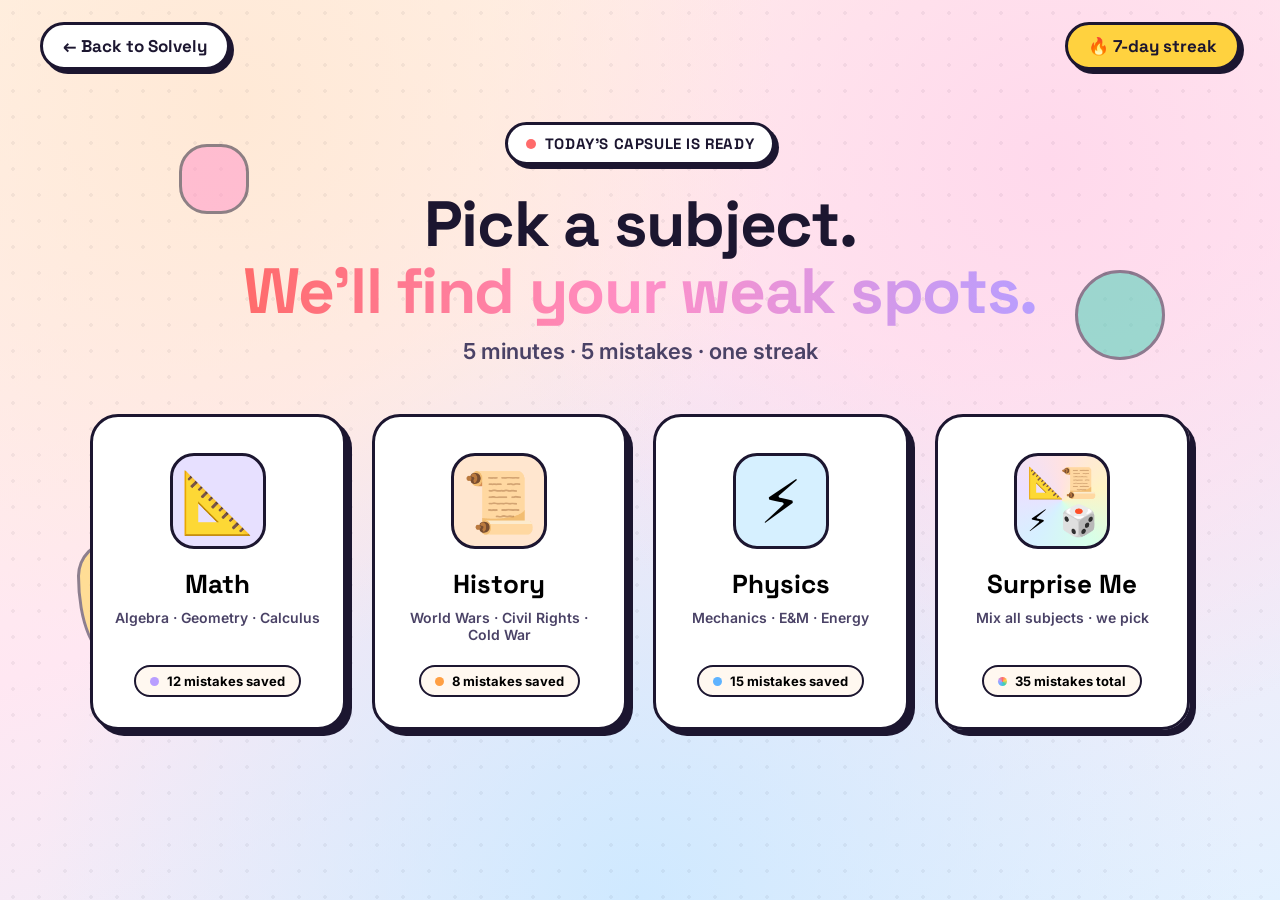
==== commit 6490be20: "Redesign: new "Sticker Pop" kawaii-arcade theme + richer ball shapes - Full visual rebuild (light hi" ====
--- a/capsule.html
+++ b/capsule.html
@@ -14,117 +14,91 @@
   <!-- ==================== SVG defs (gradients + face symbols) ==================== -->
   <svg width="0" height="0" style="position:absolute" aria-hidden="true">
     <defs>
-      <!-- Ball gradients -->
-      <radialGradient id="g-orange" cx="30%" cy="30%" r="80%">
-        <stop offset="0%"   stop-color="#ffd28a"/>
-        <stop offset="100%" stop-color="#f97316"/>
-      </radialGradient>
-      <radialGradient id="g-purple" cx="30%" cy="30%" r="80%">
-        <stop offset="0%"   stop-color="#d4caff"/>
-        <stop offset="100%" stop-color="#6e5be9"/>
-      </radialGradient>
-      <radialGradient id="g-yellow" cx="30%" cy="30%" r="80%">
-        <stop offset="0%"   stop-color="#ffe8a4"/>
-        <stop offset="100%" stop-color="#f4d490"/>
-      </radialGradient>
-      <radialGradient id="g-pink" cx="30%" cy="30%" r="80%">
-        <stop offset="0%"   stop-color="#ffc4d8"/>
-        <stop offset="100%" stop-color="#ec4899"/>
-      </radialGradient>
-      <radialGradient id="g-blue" cx="30%" cy="30%" r="80%">
-        <stop offset="0%"   stop-color="#aceaff"/>
-        <stop offset="100%" stop-color="#3b82f6"/>
-      </radialGradient>
-      <radialGradient id="g-green" cx="30%" cy="30%" r="80%">
-        <stop offset="0%"   stop-color="#b5f5d8"/>
-        <stop offset="100%" stop-color="#10b981"/>
-      </radialGradient>
-      <radialGradient id="g-amber" cx="30%" cy="30%" r="80%">
-        <stop offset="0%"   stop-color="#ffd6b0"/>
-        <stop offset="100%" stop-color="#f59e0b"/>
-      </radialGradient>
-      <radialGradient id="g-gold" cx="30%" cy="30%" r="80%">
-        <stop offset="0%"   stop-color="#fff8e0"/>
-        <stop offset="40%"  stop-color="#ffe28a"/>
-        <stop offset="100%" stop-color="#d4a040"/>
-      </radialGradient>
-
-      <!-- Happy face — default for all balls -->
+      <radialGradient id="g-sky" cx="32%" cy="28%" r="85%">
+        <stop offset="0%" stop-color="#dff2ff"/><stop offset="100%" stop-color="#5eb3ff"/>
+      </radialGradient>
+      <radialGradient id="g-coral" cx="32%" cy="28%" r="85%">
+        <stop offset="0%" stop-color="#ffd3cd"/><stop offset="100%" stop-color="#ff5252"/>
+      </radialGradient>
+      <radialGradient id="g-lemon" cx="32%" cy="28%" r="85%">
+        <stop offset="0%" stop-color="#fff5bd"/><stop offset="100%" stop-color="#ffce2e"/>
+      </radialGradient>
+      <radialGradient id="g-orange" cx="32%" cy="28%" r="85%">
+        <stop offset="0%" stop-color="#ffe2c4"/><stop offset="100%" stop-color="#ff9f43"/>
+      </radialGradient>
+      <radialGradient id="g-pink" cx="32%" cy="28%" r="85%">
+        <stop offset="0%" stop-color="#ffdcef"/><stop offset="100%" stop-color="#ff7ebd"/>
+      </radialGradient>
+      <radialGradient id="g-lilac" cx="32%" cy="28%" r="85%">
+        <stop offset="0%" stop-color="#ece2ff"/><stop offset="100%" stop-color="#a888ff"/>
+      </radialGradient>
+      <radialGradient id="g-mint" cx="32%" cy="28%" r="85%">
+        <stop offset="0%" stop-color="#d3f8ee"/><stop offset="100%" stop-color="#2ec7a6"/>
+      </radialGradient>
+      <radialGradient id="g-teal" cx="32%" cy="28%" r="85%">
+        <stop offset="0%" stop-color="#d4f1f5"/><stop offset="100%" stop-color="#2bb3c0"/>
+      </radialGradient>
+      <radialGradient id="g-gold" cx="30%" cy="26%" r="85%">
+        <stop offset="0%" stop-color="#fff8e0"/><stop offset="45%" stop-color="#ffd23f"/><stop offset="100%" stop-color="#e0921a"/>
+      </radialGradient>
+
+      <!-- Faces -->
       <symbol id="face-happy" viewBox="0 0 60 60">
-        <ellipse cx="22" cy="28" rx="2.8" ry="3.8" fill="rgba(20,10,40,.85)"/>
-        <ellipse cx="38" cy="28" rx="2.8" ry="3.8" fill="rgba(20,10,40,.85)"/>
-        <circle cx="20" cy="29" r="1" fill="#fff" opacity=".9"/>
-        <circle cx="36" cy="29" r="1" fill="#fff" opacity=".9"/>
-        <path d="M 22 39 Q 30 45 38 39" stroke="rgba(20,10,40,.85)" stroke-width="2.4" fill="none" stroke-linecap="round"/>
-        <circle cx="16" cy="36" r="3" fill="#ff8888" opacity=".45"/>
-        <circle cx="44" cy="36" r="3" fill="#ff8888" opacity=".45"/>
-      </symbol>
-
-      <!-- Wink face -->
+        <ellipse cx="22" cy="28" rx="2.8" ry="3.8" fill="#1c1630"/>
+        <ellipse cx="38" cy="28" rx="2.8" ry="3.8" fill="#1c1630"/>
+        <circle cx="20.6" cy="26.6" r="1" fill="#fff"/>
+        <circle cx="36.6" cy="26.6" r="1" fill="#fff"/>
+        <path d="M 22 38 Q 30 45 38 38" stroke="#1c1630" stroke-width="2.6" fill="none" stroke-linecap="round"/>
+        <circle cx="15" cy="35" r="3" fill="#ff7a7a" opacity=".5"/>
+        <circle cx="45" cy="35" r="3" fill="#ff7a7a" opacity=".5"/>
+      </symbol>
       <symbol id="face-wink" viewBox="0 0 60 60">
-        <ellipse cx="22" cy="28" rx="2.8" ry="3.8" fill="rgba(20,10,40,.85)"/>
-        <circle cx="20" cy="29" r="1" fill="#fff" opacity=".9"/>
-        <path d="M 34 28 Q 38 25 42 28" stroke="rgba(20,10,40,.85)" stroke-width="2.4" fill="none" stroke-linecap="round"/>
-        <path d="M 21 39 Q 30 47 39 39" stroke="rgba(20,10,40,.85)" stroke-width="2.4" fill="none" stroke-linecap="round"/>
-        <circle cx="16" cy="36" r="3" fill="#ff8888" opacity=".45"/>
-        <circle cx="44" cy="36" r="3" fill="#ff8888" opacity=".45"/>
-      </symbol>
-
-      <!-- Surprised — open mouth -->
+        <ellipse cx="22" cy="28" rx="2.8" ry="3.8" fill="#1c1630"/>
+        <circle cx="20.6" cy="26.6" r="1" fill="#fff"/>
+        <path d="M 34 28 Q 38 24 42 28" stroke="#1c1630" stroke-width="2.6" fill="none" stroke-linecap="round"/>
+        <path d="M 21 38 Q 30 46 39 38" stroke="#1c1630" stroke-width="2.6" fill="none" stroke-linecap="round"/>
+        <circle cx="15" cy="35" r="3" fill="#ff7a7a" opacity=".5"/>
+        <circle cx="45" cy="35" r="3" fill="#ff7a7a" opacity=".5"/>
+      </symbol>
       <symbol id="face-wow" viewBox="0 0 60 60">
-        <ellipse cx="22" cy="27" rx="2.6" ry="3.5" fill="rgba(20,10,40,.85)"/>
-        <ellipse cx="38" cy="27" rx="2.6" ry="3.5" fill="rgba(20,10,40,.85)"/>
-        <ellipse cx="30" cy="40" rx="3.5" ry="4.5" fill="rgba(20,10,40,.85)"/>
-        <ellipse cx="30" cy="41" rx="2" ry="2.5" fill="#5e2a3a" opacity=".7"/>
-      </symbol>
-
-      <!-- Cool — sunglasses -->
+        <ellipse cx="22" cy="27" rx="2.6" ry="3.5" fill="#1c1630"/>
+        <ellipse cx="38" cy="27" rx="2.6" ry="3.5" fill="#1c1630"/>
+        <ellipse cx="30" cy="39" rx="3.4" ry="4.4" fill="#1c1630"/>
+        <circle cx="15" cy="34" r="3" fill="#ff7a7a" opacity=".5"/>
+        <circle cx="45" cy="34" r="3" fill="#ff7a7a" opacity=".5"/>
+      </symbol>
       <symbol id="face-cool" viewBox="0 0 60 60">
-        <rect x="15" y="25" width="13" height="7" rx="2" fill="rgba(20,10,40,.92)"/>
-        <rect x="32" y="25" width="13" height="7" rx="2" fill="rgba(20,10,40,.92)"/>
-        <rect x="27" y="27.5" width="5" height="2" fill="rgba(20,10,40,.92)"/>
-        <path d="M 22 42 Q 30 47 38 42" stroke="rgba(20,10,40,.85)" stroke-width="2.4" fill="none" stroke-linecap="round"/>
-        <circle cx="17" cy="22" r="1.2" fill="#fff" opacity=".7"/>
-        <circle cx="34" cy="22" r="1.2" fill="#fff" opacity=".7"/>
-      </symbol>
-
-      <!-- Silly — tongue out -->
+        <rect x="14" y="25" width="13" height="7" rx="2" fill="#1c1630"/>
+        <rect x="33" y="25" width="13" height="7" rx="2" fill="#1c1630"/>
+        <rect x="27" y="27.5" width="6" height="2" fill="#1c1630"/>
+        <path d="M 22 41 Q 30 46 38 41" stroke="#1c1630" stroke-width="2.6" fill="none" stroke-linecap="round"/>
+      </symbol>
       <symbol id="face-silly" viewBox="0 0 60 60">
-        <path d="M 18 26 L 26 30 M 26 26 L 18 30" stroke="rgba(20,10,40,.85)" stroke-width="2.2" stroke-linecap="round"/>
-        <path d="M 34 26 L 42 30 M 42 26 L 34 30" stroke="rgba(20,10,40,.85)" stroke-width="2.2" stroke-linecap="round"/>
-        <path d="M 22 38 Q 30 44 38 38" stroke="rgba(20,10,40,.85)" stroke-width="2.4" fill="none" stroke-linecap="round"/>
-        <path d="M 27 42 Q 30 49 33 42 Z" fill="#ff6688" stroke="rgba(20,10,40,.85)" stroke-width="1.5"/>
-        <circle cx="16" cy="36" r="3" fill="#ff8888" opacity=".45"/>
-        <circle cx="44" cy="36" r="3" fill="#ff8888" opacity=".45"/>
-      </symbol>
-
-      <!-- SSR — Crown + star eyes -->
+        <path d="M 18 26 L 26 30 M 26 26 L 18 30" stroke="#1c1630" stroke-width="2.4" stroke-linecap="round"/>
+        <path d="M 34 26 L 42 30 M 42 26 L 34 30" stroke="#1c1630" stroke-width="2.4" stroke-linecap="round"/>
+        <path d="M 22 37 Q 30 43 38 37" stroke="#1c1630" stroke-width="2.6" fill="none" stroke-linecap="round"/>
+        <path d="M 27 41 Q 30 48 33 41 Z" fill="#ff5c8a" stroke="#1c1630" stroke-width="1.4"/>
+      </symbol>
       <symbol id="face-ssr" viewBox="0 0 60 60">
-        <path d="M 14 16 L 20 9 L 26 16 L 30 5 L 34 16 L 40 9 L 46 16 L 46 19 L 14 19 Z"
-              fill="url(#crownGrad)" stroke="#7a4010" stroke-width="0.7" stroke-linejoin="round"/>
         <defs>
           <linearGradient id="crownGrad" x1="0" y1="0" x2="0" y2="1">
-            <stop offset="0%" stop-color="#ffd56a"/>
-            <stop offset="50%" stop-color="#d4a040"/>
-            <stop offset="100%" stop-color="#8a6020"/>
+            <stop offset="0%" stop-color="#fff0a8"/><stop offset="55%" stop-color="#ffce2e"/><stop offset="100%" stop-color="#cf8410"/>
           </linearGradient>
         </defs>
-        <circle cx="20" cy="8" r="1.4" fill="#fff5d4"/>
-        <circle cx="30" cy="4" r="1.6" fill="#fff5d4"/>
-        <circle cx="40" cy="8" r="1.4" fill="#fff5d4"/>
-        <!-- Star eyes -->
-        <path d="M 22 30 L 23.3 26 L 24.6 30 L 28.5 30 L 25.4 32.5 L 26.7 36.5 L 23.3 34 L 19.9 36.5 L 21.2 32.5 L 18.1 30 Z" fill="#1a0f2e"/>
-        <path d="M 38 30 L 39.3 26 L 40.6 30 L 44.5 30 L 41.4 32.5 L 42.7 36.5 L 39.3 34 L 35.9 36.5 L 37.2 32.5 L 34.1 30 Z" fill="#1a0f2e"/>
-        <!-- Big grin -->
-        <path d="M 19 43 Q 30 51 41 43" stroke="rgba(20,10,40,.92)" stroke-width="3" fill="none" stroke-linecap="round"/>
-        <!-- Tooth -->
-        <rect x="28" y="44" width="4" height="3" rx=".5" fill="#fff"/>
+        <path d="M 14 17 L 20 10 L 26 17 L 30 6 L 34 17 L 40 10 L 46 17 L 46 20 L 14 20 Z"
+              fill="url(#crownGrad)" stroke="#7a4010" stroke-width="1" stroke-linejoin="round"/>
+        <circle cx="20" cy="9" r="1.4" fill="#fff7d6"/>
+        <circle cx="30" cy="5" r="1.6" fill="#fff7d6"/>
+        <circle cx="40" cy="9" r="1.4" fill="#fff7d6"/>
+        <path d="M 22 30 L 23.3 26 L 24.6 30 L 28.5 30 L 25.4 32.5 L 26.7 36.5 L 23.3 34 L 19.9 36.5 L 21.2 32.5 L 18.1 30 Z" fill="#1c1630"/>
+        <path d="M 38 30 L 39.3 26 L 40.6 30 L 44.5 30 L 41.4 32.5 L 42.7 36.5 L 39.3 34 L 35.9 36.5 L 37.2 32.5 L 34.1 30 Z" fill="#1c1630"/>
+        <path d="M 19 42 Q 30 50 41 42" stroke="#1c1630" stroke-width="3" fill="none" stroke-linecap="round"/>
+        <rect x="28" y="43" width="4" height="3" rx=".5" fill="#fff"/>
       </symbol>
     </defs>
   </svg>
 
-  <!-- Background layer -->
-  <div class="bg-stars" aria-hidden="true"></div>
+  <!-- Background -->
   <div class="bg-orbs" aria-hidden="true">
     <div class="bg-orb bg-orb-1"></div>
     <div class="bg-orb bg-orb-2"></div>
@@ -142,9 +116,9 @@
        ============================================================ -->
   <section class="view active" id="view-pick">
     <div class="pick-wrap">
-      <p class="eyebrow"><span class="dot-pulse"></span>Today's mystery · powered by AI</p>
+      <p class="eyebrow"><span class="dot-pulse"></span>Today's capsule is ready</p>
       <h1 class="pick-title">Pick a subject.<br><span class="grad">We'll find your weak spots.</span></h1>
-      <p class="pick-sub">5 minutes. 5 mistakes. One streak.</p>
+      <p class="pick-sub">5 minutes · 5 mistakes · one streak</p>
 
       <div class="subject-grid">
         <button class="subject-card" data-subject="math">
@@ -162,7 +136,7 @@
         <button class="subject-card" data-subject="physics">
           <div class="subject-emoji">⚡</div>
           <h3>Physics</h3>
-          <p>Mechanics · E&M · Energy</p>
+          <p>Mechanics · E&amp;M · Energy</p>
           <div class="subject-stat"><span class="dot dot-blue"></span>15 mistakes saved</div>
         </button>
         <button class="subject-card subject-card-random" data-subject="random">
@@ -173,7 +147,7 @@
             <span class="r-emoji r-e4">🎲</span>
           </div>
           <h3>Surprise Me</h3>
-          <p>Mix all subjects · Solvely picks</p>
+          <p>Mix all subjects · we pick</p>
           <div class="subject-stat"><span class="dot dot-rainbow"></span>35 mistakes total</div>
         </button>
       </div>
@@ -181,7 +155,7 @@
   </section>
 
   <!-- ============================================================
-       VIEW 2 — Gachapon Capsule Machine  (horizontal layout)
+       VIEW 2 — Gachapon Capsule Machine
        ============================================================ -->
   <section class="view" id="view-machine">
     <div class="machine-wrap-h">
@@ -189,9 +163,7 @@
       <!-- LEFT: Machine -->
       <div class="machine-left">
         <div class="machine">
-          <!-- Glass globe -->
           <div class="globe" id="globe">
-            <!-- Sparkle particles around SSR ball -->
             <div class="sparkle-layer">
               <span class="sparkle s1">✦</span>
               <span class="sparkle s2">✦</span>
@@ -199,68 +171,105 @@
               <span class="sparkle s4">✦</span>
             </div>
             <div class="globe-inner" id="globe-inner">
-              <!-- bb1: Circle, orange, happy -->
+
+              <!-- bb1: Cloud (sky) -->
               <span class="big-ball bb1">
                 <svg class="ball-art" viewBox="0 0 60 60">
-                  <circle cx="30" cy="30" r="28" fill="url(#g-orange)"/>
+                  <path d="M 12 44 C 4 44 4 32 13 32 C 13 22 28 19 31 28 C 34 18 50 21 49 32 C 58 32 58 44 49 44 Z"
+                        fill="url(#g-sky)" stroke="#1c1630" stroke-width="2.5" stroke-linejoin="round"/>
+                  <use href="#face-happy" transform="translate(0,6)"/>
+                </svg>
+              </span>
+
+              <!-- bb2: Mushroom (coral) -->
+              <span class="big-ball bb2">
+                <svg class="ball-art" viewBox="0 0 60 60">
+                  <path d="M 21 31 L 21 47 Q 21 53 27 53 L 33 53 Q 39 53 39 47 L 39 31 Z"
+                        fill="#fff3e0" stroke="#1c1630" stroke-width="2.5" stroke-linejoin="round"/>
+                  <path d="M 7 31 Q 7 9 30 9 Q 53 9 53 31 Z"
+                        fill="url(#g-coral)" stroke="#1c1630" stroke-width="2.5" stroke-linejoin="round"/>
+                  <circle cx="19" cy="20" r="3.6" fill="#fff" opacity=".9"/>
+                  <circle cx="38" cy="17" r="2.8" fill="#fff" opacity=".9"/>
+                  <circle cx="42" cy="26" r="2.2" fill="#fff" opacity=".9"/>
+                  <use href="#face-wink" transform="translate(0,-9) scale(1)"/>
+                </svg>
+              </span>
+
+              <!-- bb3: Lightning bolt (lemon) -->
+              <span class="big-ball bb3">
+                <svg class="ball-art" viewBox="0 0 60 60">
+                  <path d="M 33 5 L 14 33 L 27 33 L 21 55 L 48 25 L 34 25 L 39 5 Z"
+                        fill="url(#g-lemon)" stroke="#1c1630" stroke-width="2.5" stroke-linejoin="round"/>
+                  <circle cx="28" cy="19" r="1.8" fill="#1c1630"/>
+                  <circle cx="35" cy="19" r="1.8" fill="#1c1630"/>
+                  <path d="M 28 24 Q 31.5 27 35 24" stroke="#1c1630" stroke-width="2" fill="none" stroke-linecap="round"/>
+                </svg>
+              </span>
+
+              <!-- bb4: Star (orange) -->
+              <span class="big-ball bb4">
+                <svg class="ball-art" viewBox="0 0 60 60">
+                  <path d="M 30 4 L 37 22 L 56 22 L 41 34 L 47 54 L 30 42 L 13 54 L 19 34 L 4 22 L 23 22 Z"
+                        fill="url(#g-orange)" stroke="#1c1630" stroke-width="2.5" stroke-linejoin="round"/>
+                  <use href="#face-silly" transform="translate(0,4)"/>
+                </svg>
+              </span>
+
+              <!-- bb5: Heart (pink) -->
+              <span class="big-ball bb5">
+                <svg class="ball-art" viewBox="0 0 60 60">
+                  <path d="M 30 53 C 7 36 7 14 22 14 C 27 14 30 17 30 22 C 30 17 33 14 38 14 C 53 14 53 36 30 53 Z"
+                        fill="url(#g-pink)" stroke="#1c1630" stroke-width="2.5" stroke-linejoin="round"/>
+                  <use href="#face-wow" transform="translate(0,3)"/>
+                </svg>
+              </span>
+
+              <!-- bb6: Crescent moon (lilac) -->
+              <span class="big-ball bb6">
+                <svg class="ball-art" viewBox="0 0 60 60">
+                  <path d="M 42 6 A 24 24 0 1 0 42 54 A 19 19 0 1 1 42 6 Z"
+                        fill="url(#g-lilac)" stroke="#1c1630" stroke-width="2.5" stroke-linejoin="round"/>
+                  <use href="#face-wink" transform="translate(-7,0) scale(.92)"/>
+                </svg>
+              </span>
+
+              <!-- bb7: Flower (mint petals + lemon center) -->
+              <span class="big-ball bb7">
+                <svg class="ball-art" viewBox="0 0 60 60">
+                  <g fill="url(#g-mint)" stroke="#1c1630" stroke-width="2.2">
+                    <circle cx="30" cy="13" r="9.5"/>
+                    <circle cx="45" cy="22" r="9.5"/>
+                    <circle cx="45" cy="39" r="9.5"/>
+                    <circle cx="30" cy="48" r="9.5"/>
+                    <circle cx="15" cy="39" r="9.5"/>
+                    <circle cx="15" cy="22" r="9.5"/>
+                  </g>
+                  <circle cx="30" cy="30" r="13" fill="url(#g-lemon)" stroke="#1c1630" stroke-width="2.5"/>
                   <use href="#face-happy"/>
                 </svg>
               </span>
-              <!-- bb2: Heart, purple, wink -->
-              <span class="big-ball bb2">
-                <svg class="ball-art" viewBox="0 0 60 60">
-                  <path d="M 30 54 C 6 36 6 14 22 14 C 27 14 30 17 30 22 C 30 17 33 14 38 14 C 54 14 54 36 30 54 Z" fill="url(#g-purple)"/>
-                  <use href="#face-wink" transform="translate(0, 3)"/>
-                </svg>
-              </span>
-              <!-- bb3: Star, yellow, silly -->
-              <span class="big-ball bb3">
-                <svg class="ball-art" viewBox="0 0 60 60">
-                  <path d="M 30 4 L 37 22 L 56 22 L 41 34 L 47 54 L 30 42 L 13 54 L 19 34 L 4 22 L 23 22 Z" fill="url(#g-yellow)"/>
-                  <use href="#face-silly" transform="translate(0, 4)"/>
-                </svg>
-              </span>
-              <!-- bb4: Teardrop (point-up), pink, wow -->
-              <span class="big-ball bb4">
-                <svg class="ball-art" viewBox="0 0 60 60">
-                  <path d="M 30 5 C 10 22 12 48 30 56 C 48 48 50 22 30 5 Z" fill="url(#g-pink)"/>
-                  <use href="#face-wow" transform="translate(0, 6)"/>
-                </svg>
-              </span>
-              <!-- bb5: Bunny-ear circle, blue, cool -->
-              <span class="big-ball bb5">
-                <svg class="ball-art" viewBox="0 0 60 60">
-                  <ellipse cx="20" cy="9" rx="4.5" ry="9" fill="url(#g-blue)" transform="rotate(-10 20 9)"/>
-                  <ellipse cx="40" cy="9" rx="4.5" ry="9" fill="url(#g-blue)" transform="rotate(10 40 9)"/>
-                  <circle cx="30" cy="36" r="22" fill="url(#g-blue)"/>
-                  <use href="#face-cool" transform="translate(0, 8)"/>
-                </svg>
-              </span>
-              <!-- bb6: Rounded square, green, happy -->
-              <span class="big-ball bb6">
-                <svg class="ball-art" viewBox="0 0 60 60">
-                  <rect x="4" y="4" width="52" height="52" rx="16" fill="url(#g-green)"/>
-                  <use href="#face-happy"/>
-                </svg>
-              </span>
-              <!-- bb7: Hexagon, amber, wink -->
-              <span class="big-ball bb7">
-                <svg class="ball-art" viewBox="0 0 60 60">
-                  <path d="M 30 4 L 54 17 L 54 43 L 30 56 L 6 43 L 6 17 Z" fill="url(#g-amber)"/>
-                  <use href="#face-wink"/>
-                </svg>
-              </span>
-              <!-- bb8: SSR Circle, gold, crown + star eyes -->
-              <span class="big-ball bb8 ssr" id="ssr-ball">
-                <svg class="ball-art" viewBox="0 0 60 60">
-                  <circle cx="30" cy="30" r="28" fill="url(#g-gold)"/>
+
+              <!-- bb8: Teardrop (teal) -->
+              <span class="big-ball bb8">
+                <svg class="ball-art" viewBox="0 0 60 60">
+                  <path d="M 30 5 C 12 24 14 50 30 56 C 46 50 48 24 30 5 Z"
+                        fill="url(#g-teal)" stroke="#1c1630" stroke-width="2.5" stroke-linejoin="round"/>
+                  <use href="#face-cool" transform="translate(0,8)"/>
+                </svg>
+              </span>
+
+              <!-- bb9: SSR crown gem (gold) -->
+              <span class="big-ball bb9 ssr" id="ssr-ball">
+                <svg class="ball-art" viewBox="0 0 60 60">
+                  <circle cx="30" cy="32" r="26" fill="url(#g-gold)" stroke="#1c1630" stroke-width="2.5"/>
                   <use href="#face-ssr"/>
                 </svg>
               </span>
+
             </div>
             <div class="globe-shine"></div>
           </div>
-          <!-- Machine base -->
+
           <div class="machine-base">
             <div class="machine-slot" id="machine-slot"></div>
             <div class="machine-tray"></div>
@@ -292,11 +301,10 @@
   </section>
 
   <!-- ============================================================
-       VIEW 3 — Reveal (AI Found Your Weak Spots)
+       VIEW 3 — Reveal
        ============================================================ -->
   <section class="view" id="view-reveal">
     <div class="reveal-wrap">
-      <!-- Burst flash -->
       <div class="reveal-burst"></div>
 
       <p class="reveal-eyebrow">⚡ Mistake Memory · Activated</p>
@@ -308,7 +316,6 @@
       </h1>
       <p class="reveal-sub" id="reveal-sub">5 questions you've gotten wrong before. Time to crush them in 5 minutes.</p>
 
-      <!-- Mistake cards fan-out -->
       <div class="mistake-stack" id="mistake-stack"></div>
 
       <button class="start-btn" id="start-btn">
@@ -322,7 +329,6 @@
        VIEW 4 — 5-min Countdown Review
        ============================================================ -->
   <section class="view" id="view-review">
-    <!-- Countdown bar -->
     <div class="countdown-bar">
       <div class="countdown-progress" id="countdown-progress"></div>
       <div class="countdown-content">
@@ -339,9 +345,7 @@
     </div>
 
     <div class="review-wrap">
-      <div class="question-card" id="question-card">
-        <!-- Filled by JS -->
-      </div>
+      <div class="question-card" id="question-card"></div>
     </div>
   </section>
 
@@ -354,10 +358,7 @@
       <div class="done-confetti" id="done-confetti"></div>
 
       <p class="reveal-eyebrow">🔥 Streak protected</p>
-      <h1 class="done-title">
-        5 minutes.<br>
-        <span class="grad-gold">Crushed it.</span>
-      </h1>
+      <h1 class="done-title">5 minutes.<br><span class="grad-gold">Crushed it.</span></h1>
 
       <div class="done-stats">
         <div class="stat-box">
--- a/css/capsule.css
+++ b/css/capsule.css
@@ -1,1263 +1,919 @@
 /* =========================================================
-   Lucky Capsule — Full flow (machine → reveal → review → done)
-   Dark MoodGallery palette + gachapon mechanic.
-   Designed for filming: 1280+ desktop, large fonts, strong contrast.
+   Lucky Capsule — "Sticker Pop" theme (capsule flow)
+   Light, high-contrast, kawaii-arcade. Built for desktop 1280+
+   filming. Thick dark outlines + hard offset shadows.
    ========================================================= */
 
-* { box-sizing: border-box; margin: 0; padding: 0; }
-html, body { height: 100%; overflow-x: hidden; }
+:root {
+  --ink:      #1c1630;
+  --ink-soft: #4a4266;
+  --paper:    #fff8f0;
+  --coral:    #ff6b6b;
+  --pink:     #ff8fc7;
+  --lemon:    #ffd23f;
+  --mint:     #3ad0b0;
+  --sky:      #5eb3ff;
+  --lilac:    #b89eff;
+  --orange:   #ff9f43;
+  --line:     3px solid var(--ink);
+  --shadow:   6px 6px 0 var(--ink);
+  --shadow-sm: 4px 4px 0 var(--ink);
+  --r-lg: 28px;
+  --r-md: 20px;
+  --font: 'Inter', system-ui, sans-serif;
+  --display: 'Space Grotesk', 'Inter', sans-serif;
+}
+
+* { margin: 0; padding: 0; box-sizing: border-box; }
+
+html, body { height: 100%; }
+
 body {
-  font-family: 'Inter', -apple-system, BlinkMacSystemFont, sans-serif;
-  background: radial-gradient(ellipse at top, #1a0f2e 0%, #0a0612 60%, #050308 100%);
-  color: #f5f3ff;
-  font-size: 17px;
-  -webkit-font-smoothing: antialiased;
+  font-family: var(--font);
+  color: var(--ink);
   min-height: 100vh;
-}
-
-/* ============ BACKGROUND LAYERS ============ */
-.bg-stars {
-  position: fixed; inset: 0;
-  background-image:
-    radial-gradient(2px 2px at 20% 30%, rgba(244,212,144,.7), transparent),
-    radial-gradient(1.5px 1.5px at 60% 70%, rgba(255,255,255,.5), transparent),
-    radial-gradient(2px 2px at 80% 20%, rgba(244,212,144,.4), transparent),
-    radial-gradient(1px 1px at 40% 80%, rgba(255,255,255,.4), transparent),
-    radial-gradient(1.5px 1.5px at 90% 50%, rgba(244,212,144,.5), transparent),
-    radial-gradient(1px 1px at 10% 60%, rgba(255,255,255,.3), transparent);
-  background-size: 600px 600px;
+  overflow-x: hidden;
+  background:
+    radial-gradient(circle at 18% 12%, #ffe9d6 0%, transparent 42%),
+    radial-gradient(circle at 82% 18%, #ffd9ec 0%, transparent 45%),
+    radial-gradient(circle at 50% 100%, #cfe9ff 0%, transparent 55%),
+    linear-gradient(160deg, #fff3e6 0%, #ffe7f2 50%, #e3f1ff 100%);
+  background-attachment: fixed;
+}
+
+/* polka-dot texture overlay */
+body::before {
+  content: "";
+  position: fixed;
+  inset: 0;
+  background-image: radial-gradient(rgba(28,22,48,.05) 2px, transparent 2px);
+  background-size: 26px 26px;
   pointer-events: none;
   z-index: 0;
-  animation: stars-twinkle 6s ease-in-out infinite;
-}
-@keyframes stars-twinkle {
-  0%, 100% { opacity: .8; }
-  50% { opacity: .4; }
-}
-
+}
+
+/* floating background shapes */
 .bg-orbs { position: fixed; inset: 0; pointer-events: none; z-index: 0; }
 .bg-orb {
   position: absolute;
+  border: var(--line);
   border-radius: 50%;
-  filter: blur(60px);
-  opacity: .4;
-}
-.bg-orb-1 {
-  top: -100px; left: -80px;
-  width: 500px; height: 500px;
-  background: radial-gradient(circle, #6e5be9, transparent);
-  animation: orb-drift 18s ease-in-out infinite;
-}
-.bg-orb-2 {
-  bottom: -150px; right: -120px;
-  width: 520px; height: 520px;
-  background: radial-gradient(circle, #d49888, transparent);
-  animation: orb-drift 22s ease-in-out infinite reverse;
-}
-.bg-orb-3 {
-  top: 30%; left: 50%;
-  width: 350px; height: 350px;
-  background: radial-gradient(circle, #f4d490, transparent);
-  opacity: .2;
-  animation: orb-drift 25s ease-in-out infinite;
-}
-@keyframes orb-drift {
-  0%, 100% { transform: translate(0, 0) scale(1); }
-  50% { transform: translate(60px, -40px) scale(1.15); }
-}
-
-/* ============ TOP BAR ============ */
+  opacity: .5;
+}
+.bg-orb-1 { width: 120px; height: 120px; left: 6%;  top: 60%; background: var(--lemon); border-radius: 30% 70% 70% 30% / 30% 30% 70% 70%; animation: float 9s ease-in-out infinite; }
+.bg-orb-2 { width: 90px;  height: 90px;  right: 9%; top: 30%; background: var(--mint); animation: float 7s ease-in-out infinite 1s; }
+.bg-orb-3 { width: 70px;  height: 70px;  left: 14%; top: 16%; background: var(--pink); border-radius: 40%; animation: float 11s ease-in-out infinite .5s; }
+
+@keyframes float {
+  0%,100% { transform: translateY(0) rotate(0deg); }
+  50%     { transform: translateY(-26px) rotate(10deg); }
+}
+
+/* ===================== Top bar ===================== */
 .topbar {
   position: relative;
   z-index: 10;
   display: flex;
+  align-items: center;
   justify-content: space-between;
-  align-items: center;
   padding: 22px 40px;
+  max-width: 1280px;
+  margin: 0 auto;
 }
 .back {
-  color: rgba(245, 243, 255, .6);
+  font-family: var(--display);
+  font-weight: 700;
+  font-size: 17px;
+  color: var(--ink);
   text-decoration: none;
-  font-size: 14px;
-  font-weight: 500;
-  transition: color .15s;
-}
-.back:hover { color: #f4d490; }
+  background: #fff;
+  border: var(--line);
+  border-radius: 999px;
+  padding: 10px 20px;
+  box-shadow: var(--shadow-sm);
+  transition: transform .12s, box-shadow .12s;
+}
+.back:hover { transform: translate(-2px,-2px); box-shadow: 6px 6px 0 var(--ink); }
 .streak-pill {
-  background: rgba(244, 212, 144, .12);
-  border: 1px solid rgba(244, 212, 144, .35);
-  padding: 7px 14px;
-  border-radius: 100px;
-  font-size: 13.5px;
-  font-weight: 600;
-  color: #f4d490;
-  backdrop-filter: blur(8px);
-}
-
-/* ============ VIEWS ============ */
-.view {
-  display: none;
-  position: relative;
-  z-index: 5;
-  min-height: calc(100vh - 80px);
-  padding: 30px 40px 60px;
-}
-.view.active {
-  display: flex;
-  flex-direction: column;
-  align-items: center;
-  justify-content: center;
-  animation: view-fade .5s ease;
-}
-@keyframes view-fade {
-  from { opacity: 0; transform: translateY(20px); }
+  font-family: var(--display);
+  font-weight: 700;
+  font-size: 17px;
+  background: var(--lemon);
+  border: var(--line);
+  border-radius: 999px;
+  padding: 10px 20px;
+  box-shadow: var(--shadow-sm);
+}
+
+/* ===================== View switching ===================== */
+.view { display: none; position: relative; z-index: 5; }
+.view.active { display: block; animation: viewIn .45s ease both; }
+@keyframes viewIn {
+  from { opacity: 0; transform: translateY(18px); }
   to   { opacity: 1; transform: translateY(0); }
 }
 
-/* ============ EYEBROW / GLOBAL ============ */
+/* shared eyebrow */
 .eyebrow {
   display: inline-flex;
   align-items: center;
-  gap: 8px;
-  font-size: 12px;
+  gap: 9px;
+  font-family: var(--display);
   font-weight: 700;
-  letter-spacing: 1.8px;
+  font-size: 15px;
+  letter-spacing: .04em;
   text-transform: uppercase;
-  color: #f4d490;
-  margin-bottom: 16px;
+  background: #fff;
+  border: var(--line);
+  border-radius: 999px;
+  padding: 9px 18px;
+  box-shadow: var(--shadow-sm);
 }
 .dot-pulse {
-  width: 7px;
-  height: 7px;
-  border-radius: 50%;
-  background: #f4d490;
-  box-shadow: 0 0 8px #f4d490;
-  animation: dot-pulse 1.4s ease-in-out infinite;
-}
-@keyframes dot-pulse {
-  0%, 100% { opacity: 1; transform: scale(1); }
-  50%      { opacity: .4; transform: scale(.7); }
-}
-.grad {
-  background: linear-gradient(90deg, #a78bfa, #f4d490, #d49888);
+  width: 10px; height: 10px; border-radius: 50%;
+  background: var(--coral);
+  box-shadow: 0 0 0 0 rgba(255,107,107,.6);
+  animation: pulse 1.6s infinite;
+}
+@keyframes pulse {
+  0%   { box-shadow: 0 0 0 0 rgba(255,107,107,.6); }
+  70%  { box-shadow: 0 0 0 12px rgba(255,107,107,0); }
+  100% { box-shadow: 0 0 0 0 rgba(255,107,107,0); }
+}
+
+/* ===================== VIEW 1 — Subject Picker ===================== */
+.pick-wrap {
+  max-width: 1180px;
+  margin: 0 auto;
+  padding: 30px 40px 70px;
+  text-align: center;
+}
+.pick-title {
+  font-family: var(--display);
+  font-weight: 800;
+  font-size: 64px;
+  line-height: 1.04;
+  letter-spacing: -.02em;
+  margin: 26px 0 14px;
+}
+.pick-title .grad {
+  background: linear-gradient(90deg, var(--coral), var(--pink), var(--lilac));
   -webkit-background-clip: text;
   background-clip: text;
   color: transparent;
 }
+.pick-sub {
+  font-size: 22px;
+  font-weight: 600;
+  color: var(--ink-soft);
+  margin-bottom: 50px;
+}
+.subject-grid {
+  display: grid;
+  grid-template-columns: repeat(4, 1fr);
+  gap: 26px;
+}
+.subject-card {
+  background: #fff;
+  border: var(--line);
+  border-radius: var(--r-lg);
+  box-shadow: var(--shadow);
+  padding: 36px 22px 30px;
+  cursor: pointer;
+  text-align: center;
+  font-family: var(--font);
+  transition: transform .14s, box-shadow .14s;
+}
+.subject-card:hover {
+  transform: translate(-4px,-4px);
+  box-shadow: 10px 10px 0 var(--ink);
+}
+.subject-card:active { transform: translate(2px,2px); box-shadow: 3px 3px 0 var(--ink); }
+.subject-emoji {
+  font-size: 60px;
+  width: 96px; height: 96px;
+  margin: 0 auto 18px;
+  display: flex; align-items: center; justify-content: center;
+  border: var(--line);
+  border-radius: 24px;
+  background: var(--paper);
+}
+.subject-card:nth-child(1) .subject-emoji { background: #e7e0ff; }
+.subject-card:nth-child(2) .subject-emoji { background: #ffe6cf; }
+.subject-card:nth-child(3) .subject-emoji { background: #d6f0ff; }
+.subject-card h3 {
+  font-family: var(--display);
+  font-weight: 800;
+  font-size: 26px;
+  margin-bottom: 8px;
+}
+.subject-card p {
+  font-size: 14px;
+  font-weight: 600;
+  color: var(--ink-soft);
+  margin-bottom: 18px;
+  min-height: 38px;
+}
+.subject-stat {
+  display: inline-flex;
+  align-items: center;
+  gap: 8px;
+  font-size: 13px;
+  font-weight: 700;
+  background: var(--paper);
+  border: 2px solid var(--ink);
+  border-radius: 999px;
+  padding: 6px 14px;
+}
+.dot { width: 9px; height: 9px; border-radius: 50%; }
+.dot-purple { background: var(--lilac); }
+.dot-orange { background: var(--orange); }
+.dot-blue   { background: var(--sky); }
+.dot-rainbow { background: conic-gradient(from 0deg, var(--coral), var(--lemon), var(--mint), var(--sky), var(--lilac), var(--coral)); }
+
+/* Surprise Me card */
+.subject-card-random {
+  background: linear-gradient(135deg, #fff 0%, #fff 100%);
+  position: relative;
+  overflow: hidden;
+}
+.subject-card-random .subject-emoji {
+  background: conic-gradient(from 0deg, #ffe2e2, #fff3c4, #d6ffe9, #d6f0ff, #ece0ff, #ffe2e2);
+}
+.random-emoji-stack {
+  position: relative;
+  width: 96px; height: 96px;
+  margin: 0 auto 18px;
+  border: var(--line);
+  border-radius: 24px;
+  background: conic-gradient(from 0deg, #ffe2e2, #fff3c4, #d6ffe9, #d6f0ff, #ece0ff, #ffe2e2);
+}
+.r-emoji { position: absolute; font-size: 30px; }
+.r-e1 { top: 8px;  left: 10px; }
+.r-e2 { top: 8px;  right: 10px; }
+.r-e3 { bottom: 8px; left: 10px; }
+.r-e4 { bottom: 8px; right: 10px; animation: spinStar 4s linear infinite; }
+@keyframes spinStar { to { transform: rotate(360deg); } }
+
+/* ===================== VIEW 2 — Gachapon Machine ===================== */
+.machine-wrap-h {
+  max-width: 1180px;
+  margin: 0 auto;
+  padding: 10px 40px 50px;
+  display: grid;
+  grid-template-columns: 520px 1fr;
+  gap: 56px;
+  align-items: center;
+  min-height: 78vh;
+}
+.machine-left { display: flex; justify-content: center; }
+
+.machine {
+  position: relative;
+  width: 420px;
+}
+
+/* Glass globe */
+.globe {
+  position: relative;
+  width: 420px;
+  height: 420px;
+  border-radius: 50%;
+  border: 5px solid var(--ink);
+  background:
+    radial-gradient(circle at 32% 26%, rgba(255,255,255,.95), rgba(255,255,255,.35) 38%, rgba(214,240,255,.55) 70%, rgba(184,158,255,.35) 100%);
+  box-shadow: 10px 10px 0 var(--ink), inset 0 0 40px rgba(94,179,255,.25);
+  overflow: hidden;
+}
+.globe-shine {
+  position: absolute;
+  top: 34px; left: 56px;
+  width: 120px; height: 70px;
+  background: rgba(255,255,255,.8);
+  border-radius: 50%;
+  filter: blur(4px);
+  transform: rotate(-25deg);
+  pointer-events: none;
+}
+
+/* sparkle particles */
+.sparkle-layer { position: absolute; inset: 0; pointer-events: none; z-index: 4; }
+.sparkle {
+  position: absolute;
+  font-size: 26px;
+  color: var(--lemon);
+  -webkit-text-stroke: 1.5px var(--ink);
+  animation: sparkleFloat 2.6s ease-in-out infinite;
+}
+.s1 { top: 14%; left: 18%; animation-delay: 0s; }
+.s2 { top: 22%; right: 16%; animation-delay: .6s; }
+.s3 { bottom: 24%; left: 22%; animation-delay: 1.2s; }
+.s4 { bottom: 16%; right: 22%; animation-delay: 1.8s; }
+@keyframes sparkleFloat {
+  0%,100% { transform: scale(.7) rotate(0deg); opacity: .5; }
+  50%     { transform: scale(1.2) rotate(20deg); opacity: 1; }
+}
+
+.globe-inner { position: absolute; inset: 0; z-index: 3; }
+
+/* balls */
+.big-ball {
+  position: absolute;
+  width: 104px; height: 104px;
+}
+.ball-art { width: 100%; height: 100%; display: block; filter: drop-shadow(2px 3px 0 rgba(28,22,48,.85)); }
+
+/* resting positions — loose 3x3 cluster, all 9 visible */
+.bb1 { top: 80px;  left: 72px; }   /* cloud     — top L   */
+.bb2 { top: 60px;  left: 160px; }  /* mushroom  — top C   */
+.bb3 { top: 84px;  left: 248px; }  /* lightning — top R   */
+.bb4 { top: 166px; left: 46px; }   /* star      — mid L   */
+.bb9 { top: 156px; left: 160px; z-index: 6; } /* SSR    — center */
+.bb8 { top: 166px; left: 268px; }  /* teardrop  — mid R   */
+.bb5 { top: 256px; left: 86px; }   /* heart     — bot L   */
+.bb7 { top: 262px; left: 162px; }  /* flower    — bot C   */
+.bb6 { top: 256px; left: 244px; }  /* moon      — bot R   */
+
+.bb1 { animation: bob 3.4s ease-in-out infinite; }
+.bb2 { animation: bob 3.8s ease-in-out infinite .3s; }
+.bb3 { animation: bob 3.1s ease-in-out infinite .6s; }
+.bb4 { animation: bob 3.6s ease-in-out infinite .2s; }
+.bb5 { animation: bob 3.3s ease-in-out infinite .8s; }
+.bb6 { animation: bob 3.9s ease-in-out infinite .4s; }
+.bb7 { animation: bob 3.2s ease-in-out infinite 1s; }
+.bb8 { animation: bob 3.7s ease-in-out infinite .5s; }
+.bb9 { animation: bob 2.8s ease-in-out infinite; }
+@keyframes bob {
+  0%,100% { transform: translateY(0) rotate(-4deg); }
+  50%     { transform: translateY(-10px) rotate(4deg); }
+}
+
+/* machine base */
+.machine-base {
+  position: relative;
+  width: 320px;
+  margin: -24px auto 0;
+  background: linear-gradient(180deg, var(--coral), #ff5252);
+  border: 5px solid var(--ink);
+  border-radius: 0 0 32px 32px;
+  padding: 30px 24px 28px;
+  box-shadow: 10px 10px 0 var(--ink);
+  z-index: 2;
+}
+.machine-slot {
+  width: 70px; height: 14px;
+  background: var(--ink);
+  border-radius: 7px;
+  margin: 0 auto 18px;
+}
+.machine-tray {
+  width: 150px; height: 56px;
+  margin: 0 auto;
+  background: rgba(28,22,48,.18);
+  border: 4px solid var(--ink);
+  border-radius: 14px;
+  position: relative;
+}
+.machine-tray.has-prize::after {
+  content: "";
+  position: absolute;
+  left: 50%; top: 50%;
+  width: 56px; height: 56px;
+  transform: translate(-50%,-50%);
+  border-radius: 50%;
+  background: radial-gradient(circle at 35% 30%, #fff7d6, #ffd23f 55%, #e0921a);
+  border: 3px solid var(--ink);
+  animation: dropIn .4s ease both;
+}
+@keyframes dropIn {
+  from { transform: translate(-50%,-160%) scale(.4); opacity: 0; }
+  to   { transform: translate(-50%,-50%) scale(1); opacity: 1; }
+}
+
+/* Machine RIGHT side */
+.machine-right { max-width: 460px; }
+.machine-title {
+  font-family: var(--display);
+  font-weight: 800;
+  font-size: 56px;
+  line-height: 1.02;
+  letter-spacing: -.02em;
+  margin: 22px 0 16px;
+}
+.machine-sub {
+  font-size: 20px;
+  font-weight: 600;
+  color: var(--ink-soft);
+  margin-bottom: 34px;
+  max-width: 400px;
+}
+.pop-btn {
+  position: relative;
+  display: inline-flex;
+  align-items: center;
+  gap: 12px;
+  font-family: var(--display);
+  font-weight: 800;
+  font-size: 24px;
+  letter-spacing: .02em;
+  color: var(--ink);
+  background: var(--lemon);
+  border: 5px solid var(--ink);
+  border-radius: 999px;
+  padding: 20px 40px;
+  cursor: pointer;
+  box-shadow: var(--shadow);
+  transition: transform .12s, box-shadow .12s;
+}
+.pop-btn:hover { transform: translate(-3px,-3px); box-shadow: 9px 9px 0 var(--ink); }
+.pop-btn:active { transform: translate(3px,3px); box-shadow: 2px 2px 0 var(--ink); }
+.pop-btn:disabled { opacity: .55; cursor: default; transform: none; }
+.pop-icon { font-size: 26px; }
+.pop-glow { display: none; }
+.machine-hint {
+  display: flex; align-items: center; gap: 10px;
+  margin-top: 22px;
+  font-size: 15px; font-weight: 700;
+  color: var(--ink-soft);
+}
+.hint-dot { width: 9px; height: 9px; border-radius: 50%; background: var(--mint); border: 2px solid var(--ink); }
+
+/* ---- POP animation states ---- */
+.globe.shake { animation: globeShake .18s linear infinite; }
+@keyframes globeShake {
+  0%   { transform: translate(0,0) rotate(0deg); }
+  25%  { transform: translate(-6px,2px) rotate(-2deg); }
+  50%  { transform: translate(6px,-2px) rotate(2deg); }
+  75%  { transform: translate(-4px,-3px) rotate(-1deg); }
+  100% { transform: translate(0,0) rotate(0deg); }
+}
+
+/* each ball flies on its own frenzy path */
+.globe-inner.spin .big-ball { animation-duration: .5s; animation-iteration-count: infinite; animation-timing-function: ease-in-out; }
+.globe-inner.spin .bb1 { animation-name: frenzy1; }
+.globe-inner.spin .bb2 { animation-name: frenzy2; }
+.globe-inner.spin .bb3 { animation-name: frenzy3; }
+.globe-inner.spin .bb4 { animation-name: frenzy4; }
+.globe-inner.spin .bb5 { animation-name: frenzy5; }
+.globe-inner.spin .bb6 { animation-name: frenzy6; }
+.globe-inner.spin .bb7 { animation-name: frenzy7; }
+.globe-inner.spin .bb8 { animation-name: frenzy8; }
+.globe-inner.spin .bb9 { animation: ssrGrow 1.2s ease forwards; }
+
+@keyframes frenzy1 { 0%{transform:translate(0,0) rotate(0)}50%{transform:translate(60px,-40px) rotate(220deg)}100%{transform:translate(-30px,50px) rotate(420deg)} }
+@keyframes frenzy2 { 0%{transform:translate(0,0) rotate(0)}50%{transform:translate(-70px,46px) rotate(-260deg)}100%{transform:translate(40px,-36px) rotate(-460deg)} }
+@keyframes frenzy3 { 0%{transform:translate(0,0) rotate(0)}50%{transform:translate(-54px,-58px) rotate(300deg)}100%{transform:translate(56px,30px) rotate(540deg)} }
+@keyframes frenzy4 { 0%{transform:translate(0,0) rotate(0)}50%{transform:translate(64px,52px) rotate(-200deg)}100%{transform:translate(-46px,-40px) rotate(-380deg)} }
+@keyframes frenzy5 { 0%{transform:translate(0,0) rotate(0)}50%{transform:translate(50px,-62px) rotate(260deg)}100%{transform:translate(-58px,44px) rotate(480deg)} }
+@keyframes frenzy6 { 0%{transform:translate(0,0) rotate(0)}50%{transform:translate(-66px,-30px) rotate(-280deg)}100%{transform:translate(48px,56px) rotate(-500deg)} }
+@keyframes frenzy7 { 0%{transform:translate(0,0) rotate(0)}50%{transform:translate(58px,38px) rotate(240deg)}100%{transform:translate(-40px,-54px) rotate(460deg)} }
+@keyframes frenzy8 { 0%{transform:translate(0,0) rotate(0)}50%{transform:translate(-48px,60px) rotate(-220deg)}100%{transform:translate(54px,-38px) rotate(-440deg)} }
+@keyframes ssrGrow {
+  0%   { transform: translate(0,0) scale(1); }
+  60%  { transform: translate(0,-10px) scale(1.18); }
+  100% { transform: translate(0,0) scale(1.1); }
+}
+
+/* crack glow */
+.globe.crack::after {
+  content: "";
+  position: absolute;
+  inset: -10px;
+  border-radius: 50%;
+  background: radial-gradient(circle, rgba(255,210,63,.9), rgba(255,210,63,0) 70%);
+  animation: crackGlow .9s ease forwards;
+  z-index: 5;
+  pointer-events: none;
+}
+@keyframes crackGlow {
+  0%   { opacity: 0; transform: scale(.7); }
+  40%  { opacity: 1; transform: scale(1.05); }
+  100% { opacity: .5; transform: scale(1.15); }
+}
+
+/* SSR dispensed pop-out */
+.big-ball.dispensed {
+  z-index: 20 !important;
+  animation: dispense 1s cubic-bezier(.4,1.6,.5,1) forwards !important;
+}
+@keyframes dispense {
+  0%   { transform: translate(0,0) scale(1.1); }
+  40%  { transform: translate(0,140px) scale(1.4); }
+  100% { transform: translate(0,360px) scale(.5); opacity: 0; }
+}
+
+/* ===================== VIEW 3 — Reveal ===================== */
+.reveal-wrap {
+  max-width: 1100px;
+  margin: 0 auto;
+  padding: 26px 40px 70px;
+  text-align: center;
+  position: relative;
+}
+.reveal-burst {
+  position: absolute;
+  top: 0; left: 50%;
+  width: 600px; height: 600px;
+  transform: translateX(-50%);
+  background: radial-gradient(circle, rgba(255,210,63,.45), rgba(255,143,199,.2) 40%, transparent 70%);
+  animation: burst 1s ease forwards;
+  pointer-events: none;
+  z-index: 0;
+}
+@keyframes burst {
+  0% { opacity: 0; transform: translateX(-50%) scale(.4); }
+  100% { opacity: 1; transform: translateX(-50%) scale(1); }
+}
+.reveal-eyebrow {
+  position: relative;
+  z-index: 2;
+  display: inline-block;
+  font-family: var(--display);
+  font-weight: 800;
+  font-size: 16px;
+  letter-spacing: .06em;
+  text-transform: uppercase;
+  background: var(--ink);
+  color: #fff;
+  border-radius: 999px;
+  padding: 10px 22px;
+}
+.reveal-title {
+  position: relative;
+  z-index: 2;
+  font-family: var(--display);
+  font-weight: 800;
+  font-size: 72px;
+  line-height: 1.02;
+  letter-spacing: -.03em;
+  margin: 22px 0 16px;
+}
+.reveal-title .word { display: inline-block; margin: 0 6px; animation: wordPop .5s ease both; }
+.reveal-title .word:nth-child(1) { animation-delay: .05s; }
+.reveal-title .word:nth-child(2) { animation-delay: .15s; }
+.reveal-title .word:nth-child(3) { animation-delay: .25s; }
+.reveal-title .word:nth-child(4) { animation-delay: .35s; }
+@keyframes wordPop {
+  from { opacity: 0; transform: translateY(24px) scale(.8); }
+  to   { opacity: 1; transform: translateY(0) scale(1); }
+}
 .grad-gold {
-  background: linear-gradient(90deg, #f4d490, #ffe28a, #d49888);
+  background: linear-gradient(90deg, #ff9f43, #ffd23f, #ff6b6b);
   -webkit-background-clip: text;
   background-clip: text;
   color: transparent;
 }
-
-/* =========================================================
-   VIEW 1 — SUBJECT PICKER
-   ========================================================= */
-.pick-wrap {
-  max-width: 1100px;
-  text-align: center;
-}
-.pick-title {
-  font-family: 'Space Grotesk', 'Inter', sans-serif;
-  font-size: 56px;
-  font-weight: 700;
-  line-height: 1.1;
-  letter-spacing: -1px;
-  margin-bottom: 14px;
-}
-.pick-sub {
-  font-size: 17px;
-  color: rgba(245, 243, 255, .55);
-  margin-bottom: 48px;
-}
-.subject-grid {
-  display: grid;
-  grid-template-columns: repeat(4, 1fr);
-  gap: 18px;
-  max-width: 1080px;
-  margin: 0 auto;
-}
-.subject-card {
-  background: linear-gradient(180deg, rgba(255,255,255,.06), rgba(255,255,255,.02));
-  border: 1.5px solid rgba(255, 255, 255, .08);
-  padding: 30px 22px 24px;
-  border-radius: 22px;
-  text-align: left;
-  cursor: pointer;
-  color: inherit;
-  transition: transform .25s ease, border-color .25s ease, background .25s ease;
-  position: relative;
-  overflow: hidden;
-  backdrop-filter: blur(8px);
-  font-family: inherit;
-}
-.subject-card::before {
-  content: '';
-  position: absolute;
-  inset: 0;
-  background: linear-gradient(135deg, transparent, rgba(244, 212, 144, .12), transparent);
-  transform: translateX(-100%);
-  transition: transform .6s ease;
-}
-.subject-card:hover {
-  transform: translateY(-6px);
-  border-color: rgba(244, 212, 144, .5);
-  background: linear-gradient(180deg, rgba(244,212,144,.08), rgba(110,91,233,.04));
-}
-.subject-card:hover::before { transform: translateX(100%); }
-.subject-emoji {
-  font-size: 56px;
-  margin-bottom: 12px;
-  filter: drop-shadow(0 4px 12px rgba(244, 212, 144, .35));
-}
-.subject-card h3 {
-  font-family: 'Space Grotesk', 'Inter', sans-serif;
-  font-size: 26px;
-  font-weight: 700;
-  margin-bottom: 6px;
-  letter-spacing: -.3px;
-}
-.subject-card p {
-  font-size: 13.5px;
-  color: rgba(245, 243, 255, .55);
-  margin-bottom: 22px;
-  line-height: 1.5;
-}
-.subject-stat {
-  display: flex;
-  align-items: center;
-  gap: 7px;
-  font-size: 12px;
-  color: rgba(245, 243, 255, .65);
-  padding-top: 18px;
-  border-top: 1px solid rgba(255,255,255,.08);
-}
-.dot {
-  width: 8px;
-  height: 8px;
-  border-radius: 50%;
-  box-shadow: 0 0 8px currentColor;
-}
-.dot-purple { background: #a78bfa; color: #a78bfa; }
-.dot-orange { background: #fbbf24; color: #fbbf24; }
-.dot-blue   { background: #3b82f6; color: #3b82f6; }
-.dot-rainbow {
-  background: conic-gradient(from 180deg, #a78bfa, #fbbf24, #ec4899, #3b82f6, #10b981, #a78bfa);
-  box-shadow: 0 0 10px rgba(244, 212, 144, .55);
-  color: #f4d490;
-}
-
-/* Random subject card — special styling */
-.subject-card-random {
-  background: linear-gradient(160deg, rgba(244,212,144,.10), rgba(167,139,250,.06), rgba(236,72,153,.04));
-  border-color: rgba(244, 212, 144, .4);
-  position: relative;
-}
-.subject-card-random:hover {
-  border-color: rgba(244, 212, 144, .85);
-  box-shadow: 0 12px 40px rgba(244, 212, 144, .25);
-  background: linear-gradient(160deg, rgba(244,212,144,.18), rgba(167,139,250,.10), rgba(236,72,153,.06));
-}
-.subject-card-random::after {
-  content: '✦';
-  position: absolute;
-  top: 16px;
-  right: 18px;
-  font-size: 18px;
-  color: #f4d490;
-  opacity: .55;
-  animation: sparkle-twirl 3s linear infinite;
-}
-@keyframes sparkle-twirl {
-  0%, 100% { transform: rotate(0deg) scale(1); opacity: .55; }
-  50%      { transform: rotate(180deg) scale(1.3); opacity: 1; }
-}
-
-/* Random emoji stack — 4 emojis layered with slight rotation */
-.random-emoji-stack {
-  position: relative;
-  height: 64px;
-  margin-bottom: 12px;
-}
-.r-emoji {
-  position: absolute;
-  top: 0;
-  font-size: 38px;
-  filter: drop-shadow(0 4px 10px rgba(244, 212, 144, .35));
-  transition: transform .4s ease;
-}
-.r-e1 { left: 0;   transform: rotate(-12deg); }
-.r-e2 { left: 22px; transform: rotate(-4deg) translateY(6px); }
-.r-e3 { left: 44px; transform: rotate(4deg) translateY(3px); }
-.r-e4 { left: 66px; transform: rotate(12deg) translateY(-4px); }
-.subject-card-random:hover .r-e1 { transform: rotate(-22deg) translate(-4px, -4px); }
-.subject-card-random:hover .r-e2 { transform: rotate(-8deg) translateY(2px); }
-.subject-card-random:hover .r-e3 { transform: rotate(8deg) translateY(-2px); }
-.subject-card-random:hover .r-e4 { transform: rotate(22deg) translate(4px, -8px); }
-
-/* =========================================================
-   VIEW 2 — GACHAPON MACHINE (horizontal layout)
-   ========================================================= */
-.machine-wrap-h {
-  display: grid;
-  grid-template-columns: 360px 1fr;
-  gap: 60px;
-  align-items: center;
-  max-width: 1060px;
-  margin: 0 auto;
-}
-.machine-left {
+.reveal-sub {
+  position: relative;
+  z-index: 2;
+  font-size: 20px;
+  font-weight: 600;
+  color: var(--ink-soft);
+  max-width: 620px;
+  margin: 0 auto 42px;
+}
+.mistake-stack {
+  position: relative;
+  z-index: 2;
   display: flex;
   justify-content: center;
-}
-.machine-right {
+  gap: 18px;
+  margin-bottom: 44px;
+  flex-wrap: wrap;
+}
+.m-card {
+  width: 196px;
+  background: #fff;
+  border: var(--line);
+  border-radius: var(--r-md);
+  box-shadow: var(--shadow-sm);
+  padding: 20px 18px;
   text-align: left;
-  padding-left: 4px;
-}
-.machine-title {
-  font-family: 'Space Grotesk', 'Inter', sans-serif;
-  font-size: 56px;
-  font-weight: 800;
-  letter-spacing: -1.2px;
-  line-height: 1;
-  margin-bottom: 18px;
-}
-.machine-sub {
+  animation: cardFly .5s ease both;
+}
+.m-card:nth-child(1) { transform: rotate(-5deg); animation-delay: .4s; }
+.m-card:nth-child(2) { transform: rotate(2deg);  animation-delay: .5s; }
+.m-card:nth-child(3) { transform: rotate(-2deg); animation-delay: .6s; }
+.m-card:nth-child(4) { transform: rotate(3deg);  animation-delay: .7s; }
+.m-card:nth-child(5) { transform: rotate(-4deg); animation-delay: .8s; }
+@keyframes cardFly {
+  from { opacity: 0; transform: translateY(60px) scale(.7); }
+}
+.m-card-num {
+  font-family: var(--display);
+  font-weight: 800;
+  font-size: 26px;
+  color: var(--coral);
+  -webkit-text-stroke: 1px var(--ink);
+}
+.m-card-topic {
+  font-family: var(--display);
+  font-weight: 700;
   font-size: 17px;
-  color: rgba(245, 243, 255, .6);
-  margin-bottom: 32px;
-  line-height: 1.5;
-  max-width: 420px;
-}
-.machine-hint {
-  margin-top: 18px;
+  margin: 6px 0 8px;
+}
+.m-card-q {
+  font-size: 13px;
+  font-weight: 500;
+  color: var(--ink-soft);
+  line-height: 1.4;
+  min-height: 54px;
+  margin-bottom: 12px;
+}
+.m-card-meta {
+  display: flex;
+  align-items: center;
+  justify-content: space-between;
+  font-size: 12px;
+  font-weight: 700;
+}
+.m-card-meta .miss {
+  background: var(--coral);
+  color: #fff;
+  border: 2px solid var(--ink);
+  border-radius: 999px;
+  padding: 3px 10px;
+}
+
+/* shared big CTA button */
+.start-btn {
+  position: relative;
+  z-index: 2;
   display: inline-flex;
   align-items: center;
-  gap: 8px;
-  font-size: 12.5px;
-  color: rgba(245, 243, 255, .45);
-}
-.hint-dot {
-  width: 6px;
-  height: 6px;
-  border-radius: 50%;
-  background: #10b981;
-  box-shadow: 0 0 6px #10b981;
-}
-
-/* Machine */
-.machine {
-  position: relative;
-  width: 340px;
-  height: 460px;
-  display: flex;
-  flex-direction: column;
-  align-items: center;
-}
-
-/* Sparkle layer around globe — only visible when SSR ball glows */
-.sparkle-layer {
-  position: absolute;
-  inset: -20px;
-  pointer-events: none;
-  z-index: 6;
-}
-.sparkle {
-  position: absolute;
-  font-size: 18px;
-  color: #f4d490;
-  text-shadow: 0 0 8px #f4d490;
-  opacity: 0;
-  animation: sparkle-pop 2.6s ease-in-out infinite;
-}
-.s1 { top: 5%;  left: 8%;  animation-delay: 0s; }
-.s2 { top: 12%; right: 6%; animation-delay: -.7s; font-size: 22px; }
-.s3 { bottom: 28%; left: 2%; animation-delay: -1.3s; font-size: 14px; }
-.s4 { bottom: 40%; right: 4%; animation-delay: -2s; font-size: 20px; }
-@keyframes sparkle-pop {
-  0%, 100% { opacity: 0; transform: scale(.4) rotate(0deg); }
-  40%      { opacity: 1; transform: scale(1.2) rotate(180deg); }
-  70%      { opacity: .6; transform: scale(.9) rotate(280deg); }
-}
-
-/* Glass globe */
-.globe {
-  position: relative;
-  width: 320px;
-  height: 320px;
-  border-radius: 50%;
-  background:
-    radial-gradient(circle at 30% 25%, rgba(255,255,255,.35) 0%, rgba(255,255,255,.05) 25%, transparent 60%),
-    radial-gradient(circle at 70% 70%, rgba(110, 91, 233, .25), transparent 50%),
-    linear-gradient(135deg, rgba(255,255,255,.12), rgba(255,255,255,.02));
-  border: 3px solid rgba(255,255,255,.25);
-  box-shadow:
-    inset 0 0 80px rgba(110, 91, 233, .35),
-    inset 0 0 25px rgba(244, 212, 144, .2),
-    0 0 60px rgba(110, 91, 233, .25),
-    0 30px 80px rgba(0, 0, 0, .5);
-  overflow: hidden;
-  backdrop-filter: blur(2px);
-  transition: transform .3s ease, box-shadow .3s ease;
-}
-.globe.shake {
-  animation: globe-shake 2.4s ease-in-out;
-}
-@keyframes globe-shake {
-  0%, 100% { transform: rotate(0) translate(0, 0); }
-  5%   { transform: rotate(-4deg) translate(-3px, 1px); }
-  12%  { transform: rotate(3deg)  translate(2px, -2px); }
-  20%  { transform: rotate(-3deg) translate(-2px, 3px); }
-  28%  { transform: rotate(4deg)  translate(3px, 1px); }
-  38%  { transform: rotate(-2deg) translate(-3px, -2px); }
-  46%  { transform: rotate(3deg)  translate(2px, 2px); }
-  55%  { transform: rotate(-4deg) translate(-2px, -3px); }
-  64%  { transform: rotate(2deg)  translate(3px, 2px); }
-  74%  { transform: rotate(-3deg) translate(-3px, 1px); }
-  84%  { transform: rotate(2deg)  translate(2px, -2px); }
-  92%  { transform: rotate(-1deg) translate(-1px, 1px); }
-}
-.globe.crack {
-  box-shadow:
-    inset 0 0 80px rgba(244, 212, 144, .6),
-    inset 0 0 25px rgba(244, 212, 144, .4),
-    0 0 100px rgba(244, 212, 144, .7),
-    0 30px 80px rgba(0, 0, 0, .5);
-  transform: scale(1.05);
-}
-
-.globe-inner {
-  position: absolute;
-  inset: 0;
-  border-radius: 50%;
-  transition: transform 2s cubic-bezier(.4, 0, .2, 1);
-}
-/* During spin: each ball gets its own chaotic frenzy path —
-   NOT a unified axis rotation. Override the idle float animation. */
-.globe-inner.spin .big-ball {
-  animation-duration: 1.8s !important;
-  animation-iteration-count: 1 !important;
-  animation-timing-function: cubic-bezier(.34, .07, .42, 1) !important;
-  animation-fill-mode: forwards !important;
-  animation-delay: 0s !important;
-}
-.globe-inner.spin .bb1 { animation-name: frenzy-1 !important; }
-.globe-inner.spin .bb2 { animation-name: frenzy-2 !important; }
-.globe-inner.spin .bb3 { animation-name: frenzy-3 !important; }
-.globe-inner.spin .bb4 { animation-name: frenzy-4 !important; }
-.globe-inner.spin .bb5 { animation-name: frenzy-5 !important; }
-.globe-inner.spin .bb6 { animation-name: frenzy-6 !important; }
-.globe-inner.spin .bb7 { animation-name: frenzy-7 !important; }
-.globe-inner.spin .bb8.ssr { animation-name: frenzy-8 !important; }
-
-@keyframes frenzy-1 {
-  0%   { transform: translate(0,0) rotate(0deg); }
-  14%  { transform: translate(70px,-55px) rotate(140deg); }
-  28%  { transform: translate(-50px,70px) rotate(-220deg); }
-  42%  { transform: translate(80px,60px) rotate(360deg); }
-  56%  { transform: translate(-75px,-45px) rotate(-460deg); }
-  70%  { transform: translate(55px,-70px) rotate(580deg); }
-  84%  { transform: translate(-65px,55px) rotate(-660deg); }
-  100% { transform: translate(0,0) rotate(720deg); }
-}
-@keyframes frenzy-2 {
-  0%   { transform: translate(0,0) rotate(0deg); }
-  14%  { transform: translate(-75px,60px) rotate(-120deg); }
-  28%  { transform: translate(80px,-50px) rotate(240deg); }
-  42%  { transform: translate(-60px,75px) rotate(-380deg); }
-  56%  { transform: translate(70px,-65px) rotate(480deg); }
-  70%  { transform: translate(-45px,55px) rotate(-600deg); }
-  84%  { transform: translate(75px,40px) rotate(680deg); }
-  100% { transform: translate(0,0) rotate(-720deg); }
-}
-@keyframes frenzy-3 {
-  0%   { transform: translate(0,0) rotate(0deg); }
-  14%  { transform: translate(60px,70px) rotate(160deg); }
-  28%  { transform: translate(-80px,-45px) rotate(-280deg); }
-  42%  { transform: translate(55px,-75px) rotate(420deg); }
-  56%  { transform: translate(-60px,65px) rotate(-540deg); }
-  70%  { transform: translate(80px,-40px) rotate(640deg); }
-  84%  { transform: translate(-50px,-70px) rotate(-700deg); }
-  100% { transform: translate(0,0) rotate(720deg); }
-}
-@keyframes frenzy-4 {
-  0%   { transform: translate(0,0) rotate(0deg); }
-  14%  { transform: translate(-65px,-70px) rotate(-140deg); }
-  28%  { transform: translate(75px,45px) rotate(260deg); }
-  42%  { transform: translate(-70px,75px) rotate(-380deg); }
-  56%  { transform: translate(80px,-55px) rotate(520deg); }
-  70%  { transform: translate(-55px,-65px) rotate(-640deg); }
-  84%  { transform: translate(65px,55px) rotate(700deg); }
-  100% { transform: translate(0,0) rotate(-720deg); }
-}
-@keyframes frenzy-5 {
-  0%   { transform: translate(0,0) rotate(0deg); }
-  14%  { transform: translate(75px,40px) rotate(180deg); }
-  28%  { transform: translate(-50px,-70px) rotate(-300deg); }
-  42%  { transform: translate(65px,70px) rotate(420deg); }
-  56%  { transform: translate(-75px,-50px) rotate(-560deg); }
-  70%  { transform: translate(50px,75px) rotate(660deg); }
-  84%  { transform: translate(-70px,-40px) rotate(-720deg); }
-  100% { transform: translate(0,0) rotate(720deg); }
-}
-@keyframes frenzy-6 {
-  0%   { transform: translate(0,0) rotate(0deg); }
-  14%  { transform: translate(-60px,75px) rotate(-130deg); }
-  28%  { transform: translate(80px,-55px) rotate(250deg); }
-  42%  { transform: translate(-70px,-50px) rotate(-370deg); }
-  56%  { transform: translate(55px,-75px) rotate(490deg); }
-  70%  { transform: translate(-65px,65px) rotate(-610deg); }
-  84%  { transform: translate(70px,45px) rotate(680deg); }
-  100% { transform: translate(0,0) rotate(-720deg); }
-}
-@keyframes frenzy-7 {
-  0%   { transform: translate(0,0) rotate(0deg); }
-  14%  { transform: translate(50px,-70px) rotate(170deg); }
-  28%  { transform: translate(-65px,55px) rotate(-290deg); }
-  42%  { transform: translate(75px,-50px) rotate(400deg); }
-  56%  { transform: translate(-55px,75px) rotate(-520deg); }
-  70%  { transform: translate(65px,60px) rotate(630deg); }
-  84%  { transform: translate(-75px,-40px) rotate(-700deg); }
-  100% { transform: translate(0,0) rotate(720deg); }
-}
-/* SSR Ball — extra dramatic frenzy, slightly bigger orbit, ends at center for clean drop */
-@keyframes frenzy-8 {
-  0%   { transform: translate(0,0) rotate(0deg) scale(1); }
-  14%  { transform: translate(-70px,-60px) rotate(-150deg) scale(1.05); }
-  28%  { transform: translate(70px,75px) rotate(290deg) scale(.98); }
-  42%  { transform: translate(-75px,-55px) rotate(-420deg) scale(1.08); }
-  56%  { transform: translate(60px,-75px) rotate(540deg) scale(1); }
-  70%  { transform: translate(-65px,65px) rotate(-650deg) scale(1.06); }
-  84%  { transform: translate(75px,40px) rotate(720deg) scale(1.02); }
-  100% { transform: translate(0,0) rotate(-720deg) scale(1.1); }
-}
-
-/* Globe shine highlight */
-.globe-shine {
-  position: absolute;
-  top: 12%;
-  left: 22%;
-  width: 80px;
-  height: 110px;
-  background: linear-gradient(135deg, rgba(255,255,255,.55), rgba(255,255,255,0));
-  border-radius: 50%;
-  filter: blur(8px);
-  pointer-events: none;
-  z-index: 10;
-}
-
-/* Big balls — each is an inline SVG with a unique shape + cute face */
-.big-ball {
-  position: absolute;
-  width: 64px;
-  height: 64px;
-  animation: big-ball-float 5s ease-in-out infinite;
-  display: flex;
-  align-items: center;
-  justify-content: center;
-}
-.big-ball .ball-art {
-  width: 100%;
-  height: 100%;
-  filter: drop-shadow(0 4px 10px rgba(0, 0, 0, .35));
-  overflow: visible;
-}
-/* Position + size per ball */
-.bb1 { top: 12%; left: 10%; animation-delay:  0s;   width: 64px; height: 64px; }   /* circle */
-.bb2 { top: 8%;  left: 52%; animation-delay: -.7s;  width: 58px; height: 58px; }   /* heart */
-.bb3 { top: 48%; left: 8%;  animation-delay: -1.4s; width: 60px; height: 60px; }   /* star */
-.bb4 { top: 62%; left: 56%; animation-delay: -2.1s; width: 52px; height: 52px; }   /* teardrop */
-.bb5 { top: 26%; left: 22%; animation-delay: -2.8s; width: 60px; height: 70px; }   /* bunny (taller for ears) */
-.bb6 { top: 4%;  left: 28%; animation-delay: -3.5s; width: 50px; height: 50px; }   /* rounded square */
-.bb7 { top: 70%; left: 22%; animation-delay: -.3s;  width: 48px; height: 48px; }   /* hexagon */
-
-/* SSR Ball — golden, prominent, glowing */
-.bb8.ssr {
-  top: 38%; left: 42%;
-  width: 78px; height: 78px;
-  animation:
-    big-ball-float 5s ease-in-out infinite,
-    ssr-glow 2.4s ease-in-out infinite;
-  animation-delay: -1s, 0s;
-  z-index: 3;
-}
-.bb8.ssr .ball-art {
-  filter:
-    drop-shadow(0 0 16px rgba(244, 212, 144, .85))
-    drop-shadow(0 0 32px rgba(244, 212, 144, .45))
-    drop-shadow(0 5px 12px rgba(0, 0, 0, .4));
-}
-@keyframes ssr-glow {
-  0%, 100% { transform: scale(1); }
-  50%      { transform: scale(1.07); }
-}
-@keyframes big-ball-float {
-  0%, 100% { transform: translate(0, 0); }
-  25%      { transform: translate(8px, -6px); }
-  50%      { transform: translate(-5px, 4px); }
-  75%      { transform: translate(-8px, -4px); }
-}
-
-/* When dispensing, SSR ball drops */
-.big-ball.dispensed {
-  animation: ball-drop .9s cubic-bezier(.55, 0, .35, 1) forwards;
-  z-index: 100;
-}
-@keyframes ball-drop {
-  0%   { transform: translate(0, 0) scale(1); opacity: 1; }
-  60%  { transform: translate(var(--dx, 0), 180px) scale(1.15); opacity: 1; }
-  100% { transform: translate(var(--dx, 0), 240px) scale(.9); opacity: 0; }
-}
-
-/* Machine base */
-.machine-base {
-  position: relative;
-  width: 280px;
-  height: 130px;
-  margin-top: -22px;
-  z-index: 2;
-}
-.machine-base::before {
-  /* main body */
-  content: '';
-  position: absolute;
-  inset: 22px 0 0;
-  background: linear-gradient(180deg, #f4d490 0%, #c89a4a 50%, #8a6020 100%);
-  border-radius: 14px;
-  box-shadow:
-    inset 0 -8px 15px rgba(0,0,0,.3),
-    inset 0 4px 8px rgba(255,255,255,.3),
-    0 12px 30px rgba(0,0,0,.5);
-}
-.machine-base::after {
-  /* coin slot */
-  content: '';
-  position: absolute;
-  top: 36px;
-  left: 50%;
-  transform: translateX(-50%);
-  width: 50px;
-  height: 8px;
-  background: #1a0f2e;
-  border-radius: 3px;
-  box-shadow: inset 0 2px 4px rgba(0,0,0,.6);
-}
-
-/* Dispense tray (glass front) */
-.machine-tray {
-  position: absolute;
-  bottom: 14px;
-  left: 50%;
-  transform: translateX(-50%);
-  width: 130px;
-  height: 50px;
-  background: linear-gradient(180deg, rgba(20, 10, 35, .85), rgba(50, 30, 70, .6));
-  border-radius: 8px;
-  box-shadow:
-    inset 0 0 14px rgba(0, 0, 0, .65),
-    inset 0 -2px 4px rgba(255,255,255,.1),
-    inset 0 4px 6px rgba(0,0,0,.4);
-  border: 1px solid rgba(255, 255, 255, .15);
-  z-index: 3;
-  overflow: hidden;
-}
-/* Ball-in-tray placeholder (shown when prize dropped) */
-.machine-tray.has-prize::before {
-  content: '';
-  position: absolute;
-  bottom: 8px;
-  left: 50%;
-  transform: translateX(-50%);
-  width: 40px;
-  height: 40px;
-  border-radius: 50%;
-  background:
-    radial-gradient(circle at 30% 30%, #fff5d4 0%, #ffe28a 35%, #f4d490 60%, #d4a040 100%);
-  box-shadow:
-    inset -4px -4px 8px rgba(120, 80, 0, .35),
-    inset 4px 4px 8px rgba(255,255,255,.6),
-    0 0 15px rgba(244, 212, 144, .8);
-  animation: tray-bounce .6s ease;
-}
-@keyframes tray-bounce {
-  0%   { transform: translate(-50%, -30px); opacity: 0; }
-  60%  { transform: translate(-50%, 4px); opacity: 1; }
-  100% { transform: translate(-50%, 0); opacity: 1; }
-}
-
-/* POP button */
-.pop-btn {
-  position: relative;
-  background: linear-gradient(135deg, #f4d490, #d49888);
-  color: #2a1648;
-  border: none;
-  padding: 20px 56px;
-  border-radius: 100px;
-  font-weight: 800;
-  font-size: 18px;
-  letter-spacing: 1px;
+  gap: 12px;
+  font-family: var(--display);
+  font-weight: 800;
+  font-size: 22px;
+  color: var(--ink);
+  background: var(--mint);
+  border: 5px solid var(--ink);
+  border-radius: 999px;
+  padding: 18px 38px;
   cursor: pointer;
-  display: inline-flex;
-  align-items: center;
-  gap: 12px;
-  font-family: 'Space Grotesk', 'Inter', sans-serif;
-  box-shadow:
-    0 14px 36px rgba(244, 212, 144, .4),
-    inset 0 1px 0 rgba(255,255,255,.5),
-    inset 0 -3px 6px rgba(0,0,0,.15);
-  transition: transform .15s ease;
-  z-index: 5;
-}
-.pop-btn:hover {
-  transform: translateY(-2px) scale(1.02);
-}
-.pop-btn:active {
-  transform: translateY(1px) scale(.98);
-}
-.pop-btn:disabled {
-  opacity: .5;
-  cursor: wait;
-  transform: none;
-}
-.pop-glow {
-  position: absolute;
-  inset: -10px;
-  border-radius: 100px;
-  background: radial-gradient(circle, rgba(244,212,144,.5), transparent 70%);
-  filter: blur(20px);
-  z-index: -1;
-  animation: pop-glow-pulse 2s ease-in-out infinite;
-}
-@keyframes pop-glow-pulse {
-  0%, 100% { opacity: .6; transform: scale(1); }
-  50% { opacity: 1; transform: scale(1.1); }
-}
-.pop-icon { font-size: 22px; }
-
-/* =========================================================
-   VIEW 3 — REVEAL
-   ========================================================= */
-.reveal-wrap {
-  text-align: center;
-  max-width: 1080px;
-  position: relative;
-}
-.reveal-burst {
-  position: absolute;
-  top: 30%; left: 50%;
-  transform: translate(-50%, -50%);
-  width: 800px;
-  height: 800px;
-  background:
-    radial-gradient(circle, rgba(244, 212, 144, .35) 0%, rgba(244, 212, 144, .08) 30%, transparent 60%);
-  pointer-events: none;
-  z-index: -1;
-  animation: burst-pulse 3s ease-out;
-}
-@keyframes burst-pulse {
-  0%   { opacity: 0; transform: translate(-50%, -50%) scale(.5); }
-  20%  { opacity: 1; transform: translate(-50%, -50%) scale(1.1); }
-  60%  { opacity: .6; }
-  100% { opacity: .3; transform: translate(-50%, -50%) scale(1.3); }
-}
-.reveal-eyebrow {
-  font-size: 12.5px;
-  font-weight: 800;
-  letter-spacing: 2px;
-  text-transform: uppercase;
-  color: #f4d490;
-  margin-bottom: 20px;
-  display: inline-block;
-  padding: 8px 16px;
-  background: rgba(244, 212, 144, .12);
-  border: 1px solid rgba(244, 212, 144, .35);
-  border-radius: 100px;
-  backdrop-filter: blur(8px);
-}
-.reveal-title {
-  font-family: 'Space Grotesk', 'Inter', sans-serif;
-  font-size: 68px;
-  font-weight: 800;
-  letter-spacing: -1.5px;
-  line-height: 1.05;
-  margin-bottom: 22px;
-  display: flex;
-  flex-wrap: wrap;
-  justify-content: center;
-  gap: 0 14px;
-}
-.reveal-title .word {
-  opacity: 0;
-  transform: translateY(30px);
-  animation: word-rise .5s ease forwards;
-}
-.reveal-title .word:nth-child(1) { animation-delay: .1s; }
-.reveal-title .word:nth-child(2) { animation-delay: .2s; }
-.reveal-title .word:nth-child(3) { animation-delay: .3s; }
-.reveal-title .word:nth-child(4) { animation-delay: .45s; }
-@keyframes word-rise {
-  to { opacity: 1; transform: translateY(0); }
-}
-.reveal-sub {
-  font-size: 19px;
-  color: rgba(245, 243, 255, .65);
-  margin-bottom: 50px;
-  max-width: 620px;
-  margin-left: auto;
-  margin-right: auto;
-  opacity: 0;
-  animation: word-rise .5s ease .8s forwards;
-}
-
-/* Mistake card stack */
-.mistake-stack {
-  display: flex;
-  justify-content: center;
-  gap: 16px;
-  margin-bottom: 48px;
-  perspective: 1200px;
-  min-height: 200px;
-}
-.m-card {
-  width: 175px;
-  min-height: 200px;
-  background: linear-gradient(160deg, rgba(255,255,255,.10), rgba(255,255,255,.04));
-  border: 1.5px solid rgba(244, 212, 144, .35);
-  border-radius: 16px;
-  padding: 18px 16px 16px;
-  text-align: left;
-  position: relative;
-  backdrop-filter: blur(10px);
-  box-shadow: 0 10px 30px rgba(0,0,0,.4), inset 0 1px 0 rgba(255,255,255,.1);
-  opacity: 0;
-  transform: translateY(40px) rotateX(-30deg);
-  animation: card-fan .55s cubic-bezier(.3, 1.3, .5, 1) forwards;
-}
-.m-card:nth-child(1) { animation-delay: 1.0s; --tilt: -8deg; }
-.m-card:nth-child(2) { animation-delay: 1.1s; --tilt: -4deg; }
-.m-card:nth-child(3) { animation-delay: 1.2s; --tilt: 0deg; }
-.m-card:nth-child(4) { animation-delay: 1.3s; --tilt: 4deg; }
-.m-card:nth-child(5) { animation-delay: 1.4s; --tilt: 8deg; }
-@keyframes card-fan {
-  to {
-    opacity: 1;
-    transform: translateY(0) rotate(var(--tilt, 0deg)) rotateX(0);
-  }
-}
-.m-card-num {
-  position: absolute;
-  top: 12px;
-  right: 14px;
-  font-size: 11px;
-  font-weight: 700;
-  letter-spacing: 1px;
-  color: rgba(244, 212, 144, .8);
-}
-.m-card-topic {
-  font-size: 11px;
-  font-weight: 700;
-  letter-spacing: 1.2px;
-  text-transform: uppercase;
-  color: #f4d490;
-  margin-bottom: 12px;
-}
-.m-card-q {
-  font-size: 14px;
-  font-weight: 500;
-  color: #f5f3ff;
-  line-height: 1.45;
-  margin-bottom: 14px;
-}
-.m-card-meta {
-  position: absolute;
-  bottom: 12px;
-  left: 16px;
-  right: 16px;
-  display: flex;
-  justify-content: space-between;
-  font-size: 11px;
-  color: rgba(245, 243, 255, .5);
-  padding-top: 10px;
-  border-top: 1px solid rgba(255,255,255,.1);
-}
-.m-card-meta .miss { color: #ff8888; font-weight: 600; }
-
-/* Start review button */
-.start-btn {
-  background: linear-gradient(135deg, #f4d490, #ffe28a, #d49888);
-  color: #1a0f2e;
-  border: none;
-  padding: 20px 56px;
-  border-radius: 100px;
-  font-weight: 800;
-  font-size: 18px;
-  letter-spacing: .5px;
-  cursor: pointer;
-  display: inline-flex;
-  align-items: center;
-  gap: 12px;
-  font-family: 'Space Grotesk', 'Inter', sans-serif;
-  box-shadow:
-    0 16px 40px rgba(244, 212, 144, .45),
-    inset 0 1px 0 rgba(255,255,255,.6);
-  transition: transform .15s ease, box-shadow .25s ease;
-  opacity: 0;
-  animation: word-rise .5s ease 1.8s forwards;
-}
-.start-btn:hover {
-  transform: translateY(-3px) scale(1.03);
-  box-shadow: 0 20px 50px rgba(244, 212, 144, .6);
-}
-.start-btn .arrow {
-  display: inline-block;
-  transition: transform .25s;
-}
-.start-btn:hover .arrow { transform: translateX(5px); }
-
-/* =========================================================
-   VIEW 4 — REVIEW (5min countdown + question)
-   ========================================================= */
-#view-review.active {
-  display: block;
-  padding: 0;
-}
+  box-shadow: var(--shadow);
+  transition: transform .12s, box-shadow .12s;
+}
+.start-btn:hover { transform: translate(-3px,-3px); box-shadow: 9px 9px 0 var(--ink); }
+.start-btn:active { transform: translate(3px,3px); box-shadow: 2px 2px 0 var(--ink); }
+.start-btn .arrow { font-size: 24px; }
+
+/* ===================== VIEW 4 — 5-min Review ===================== */
 .countdown-bar {
   position: sticky;
   top: 0;
-  background: linear-gradient(180deg, rgba(10, 6, 18, .98), rgba(20, 12, 36, .92));
-  border-bottom: 1px solid rgba(244, 212, 144, .25);
-  backdrop-filter: blur(20px);
-  padding: 18px 40px 14px;
-  z-index: 20;
-  position: relative;
+  z-index: 30;
+  background: #fff;
+  border-bottom: var(--line);
 }
 .countdown-progress {
   position: absolute;
-  bottom: 0; left: 0;
-  height: 4px;
+  top: 0; left: 0;
+  height: 6px;
   width: 100%;
-  background: linear-gradient(90deg, #f4d490, #d49888, #ec4899);
+  background: linear-gradient(90deg, var(--mint), var(--sky), var(--lilac));
   transform-origin: left;
-  transition: transform 1s linear, background .5s;
-}
-.countdown-progress.warn {
-  background: linear-gradient(90deg, #f97316, #ef4444);
-  box-shadow: 0 0 20px #ef4444;
-}
+  transform: scaleX(1);
+  transition: transform 1s linear;
+}
+.countdown-progress.warn { background: var(--coral); animation: barBlink .8s infinite; }
+@keyframes barBlink { 50% { opacity: .4; } }
 .countdown-content {
+  max-width: 900px;
+  margin: 0 auto;
+  padding: 18px 40px;
   display: flex;
+  align-items: center;
   justify-content: space-between;
-  align-items: center;
-  max-width: 800px;
-  margin: 0 auto;
-}
-.countdown-clock {
-  display: flex;
-  align-items: center;
-  gap: 12px;
-  font-family: 'Space Grotesk', 'Inter', sans-serif;
-}
-.clock-icon { font-size: 24px; }
+}
+.countdown-clock { display: flex; align-items: center; gap: 10px; }
+.clock-icon { font-size: 26px; }
 .clock-time {
-  font-size: 32px;
+  font-family: var(--display);
+  font-weight: 800;
+  font-size: 34px;
+  font-variant-numeric: tabular-nums;
+}
+.clock-time.warn { color: var(--coral); animation: barBlink .8s infinite; }
+.countdown-meta {
+  font-family: var(--display);
   font-weight: 700;
-  color: #f4d490;
-  letter-spacing: .5px;
-  font-variant-numeric: tabular-nums;
-}
-.clock-time.warn {
-  color: #ef4444;
-  animation: clock-blink 1s ease-in-out infinite;
-}
-@keyframes clock-blink {
-  0%, 100% { opacity: 1; }
-  50% { opacity: .5; }
-}
-.countdown-meta {
-  font-size: 13.5px;
-  color: rgba(245, 243, 255, .65);
-  font-weight: 500;
-}
-.meta-sep { margin: 0 10px; opacity: .4; }
-
-/* Review wrap */
+  font-size: 16px;
+  color: var(--ink-soft);
+}
+.meta-sep { margin: 0 6px; }
+
 .review-wrap {
   max-width: 760px;
-  margin: 50px auto 80px;
-  padding: 0 40px;
+  margin: 0 auto;
+  padding: 46px 40px 80px;
 }
 .question-card {
-  background: linear-gradient(160deg, rgba(255,255,255,.06), rgba(255,255,255,.02));
-  border: 1.5px solid rgba(255,255,255,.10);
-  border-radius: 22px;
-  padding: 36px 38px;
-  backdrop-filter: blur(10px);
-  box-shadow: 0 14px 40px rgba(0,0,0,.3);
-  animation: view-fade .4s ease;
+  background: #fff;
+  border: var(--line);
+  border-radius: var(--r-lg);
+  box-shadow: var(--shadow);
+  padding: 40px 40px 36px;
 }
 .q-topic {
+  display: inline-block;
+  font-family: var(--display);
+  font-weight: 700;
+  font-size: 14px;
+  background: var(--lemon);
+  border: 2px solid var(--ink);
+  border-radius: 999px;
+  padding: 6px 14px;
+  margin-bottom: 18px;
+}
+.q-text {
+  font-family: var(--display);
+  font-weight: 800;
+  font-size: 30px;
+  line-height: 1.2;
+  margin-bottom: 26px;
+}
+.q-options { display: flex; flex-direction: column; gap: 14px; }
+.q-option {
+  display: flex;
+  align-items: center;
+  gap: 14px;
+  font-family: var(--font);
+  font-size: 18px;
+  font-weight: 600;
+  text-align: left;
+  background: var(--paper);
+  border: var(--line);
+  border-radius: 16px;
+  padding: 16px 18px;
+  cursor: pointer;
+  box-shadow: var(--shadow-sm);
+  transition: transform .1s, box-shadow .1s, background .1s;
+}
+.q-option:hover:not(:disabled) { transform: translate(-2px,-2px); box-shadow: 6px 6px 0 var(--ink); }
+.q-option:disabled { cursor: default; }
+.q-option-letter {
+  flex-shrink: 0;
+  width: 36px; height: 36px;
+  display: flex; align-items: center; justify-content: center;
+  font-family: var(--display);
+  font-weight: 800;
+  background: #fff;
+  border: 2px solid var(--ink);
+  border-radius: 10px;
+}
+.q-option.correct { background: #c9f7e5; }
+.q-option.correct .q-option-letter { background: var(--mint); }
+.q-option.wrong { background: #ffd6d6; }
+.q-option.wrong .q-option-letter { background: var(--coral); }
+.q-option.dim { opacity: .5; box-shadow: none; }
+
+.q-explain-slot { margin-top: 22px; }
+.q-explain {
+  background: var(--paper);
+  border: 3px dashed var(--ink);
+  border-radius: 16px;
+  padding: 20px 22px;
+  animation: viewIn .35s ease both;
+}
+.q-explain-label {
+  font-family: var(--display);
+  font-weight: 800;
+  font-size: 16px;
+  margin-bottom: 8px;
+}
+.q-explain p { font-size: 16px; font-weight: 500; line-height: 1.5; }
+.why-tag {
+  display: inline-block;
+  margin-top: 12px;
+  font-size: 14px;
+  font-style: italic;
+  font-weight: 600;
+  color: var(--coral);
+  background: #fff;
+  border: 2px solid var(--coral);
+  border-radius: 12px;
+  padding: 8px 14px;
+}
+.q-next { margin-top: 22px; text-align: right; }
+.next-btn {
   display: inline-flex;
   align-items: center;
-  gap: 6px;
-  font-size: 11px;
-  font-weight: 800;
-  letter-spacing: 2px;
-  text-transform: uppercase;
-  color: #f4d490;
-  margin-bottom: 14px;
-  padding: 5px 12px;
-  background: rgba(244,212,144,.12);
-  border: 1px solid rgba(244,212,144,.3);
-  border-radius: 100px;
-}
-.q-text {
-  font-family: 'Space Grotesk', 'Inter', sans-serif;
-  font-size: 28px;
+  gap: 10px;
+  font-family: var(--display);
+  font-weight: 800;
+  font-size: 18px;
+  color: var(--ink);
+  background: var(--lilac);
+  border: var(--line);
+  border-radius: 999px;
+  padding: 14px 28px;
+  cursor: pointer;
+  box-shadow: var(--shadow-sm);
+  transition: transform .12s, box-shadow .12s;
+}
+.next-btn:hover { transform: translate(-2px,-2px); box-shadow: 6px 6px 0 var(--ink); }
+
+/* ===================== VIEW 5 — Done ===================== */
+.done-wrap {
+  max-width: 860px;
+  margin: 0 auto;
+  padding: 50px 40px 80px;
+  text-align: center;
+  position: relative;
+}
+.done-burst {
+  position: absolute;
+  top: -20px; left: 50%;
+  width: 700px; height: 500px;
+  transform: translateX(-50%);
+  background: radial-gradient(circle, rgba(58,208,176,.3), transparent 65%);
+  pointer-events: none;
+  z-index: 0;
+}
+.done-confetti { position: fixed; inset: 0; pointer-events: none; z-index: 40; overflow: hidden; }
+.confetti-piece {
+  position: absolute;
+  top: -20px;
+  border: 2px solid var(--ink);
+  border-radius: 3px;
+  animation: confettiFall linear forwards;
+}
+@keyframes confettiFall {
+  to { transform: translateY(105vh) rotate(720deg); opacity: .8; }
+}
+.done-title {
+  position: relative;
+  z-index: 2;
+  font-family: var(--display);
+  font-weight: 800;
+  font-size: 84px;
+  line-height: 1;
+  letter-spacing: -.03em;
+  margin: 20px 0 40px;
+}
+.done-stats {
+  position: relative;
+  z-index: 2;
+  display: flex;
+  justify-content: center;
+  gap: 22px;
+  margin-bottom: 36px;
+}
+.stat-box {
+  background: #fff;
+  border: var(--line);
+  border-radius: var(--r-md);
+  box-shadow: var(--shadow-sm);
+  padding: 26px 34px;
+  min-width: 168px;
+}
+.stat-box.stat-streak { background: var(--lemon); }
+.stat-num {
+  font-family: var(--display);
+  font-weight: 800;
+  font-size: 52px;
+  line-height: 1;
+}
+.stat-fire { font-size: 36px; }
+.stat-label {
+  font-size: 15px;
+  font-weight: 700;
+  color: var(--ink-soft);
+  margin-top: 8px;
+}
+.next-capsule {
+  position: relative;
+  z-index: 2;
+  display: inline-flex;
+  align-items: center;
+  gap: 10px;
+  font-size: 17px;
   font-weight: 600;
-  line-height: 1.35;
-  letter-spacing: -.3px;
-  color: #f5f3ff;
-  margin-bottom: 28px;
-}
-.q-options {
+  background: #fff;
+  border: var(--line);
+  border-radius: 999px;
+  padding: 12px 24px;
+  box-shadow: var(--shadow-sm);
+  margin-bottom: 34px;
+}
+.done-actions {
+  position: relative;
+  z-index: 2;
   display: flex;
-  flex-direction: column;
-  gap: 10px;
-  margin-bottom: 18px;
-}
-.q-option {
-  background: rgba(255,255,255,.04);
-  border: 1.5px solid rgba(255,255,255,.10);
-  padding: 16px 22px;
-  border-radius: 14px;
-  font-size: 16.5px;
-  color: #f5f3ff;
-  text-align: left;
-  cursor: pointer;
-  display: flex;
-  align-items: center;
-  gap: 14px;
-  transition: all .2s ease;
-  font-family: inherit;
-}
-.q-option:hover {
-  background: rgba(244,212,144,.08);
-  border-color: rgba(244,212,144,.4);
-}
-.q-option-letter {
-  width: 32px;
-  height: 32px;
-  border-radius: 8px;
-  background: rgba(255,255,255,.08);
-  display: flex;
-  align-items: center;
   justify-content: center;
-  font-size: 13px;
-  font-weight: 700;
-  color: rgba(245,243,255,.7);
-  flex-shrink: 0;
-}
-.q-option.correct {
-  background: rgba(16, 185, 129, .18);
-  border-color: #10b981;
-  color: #10b981;
-}
-.q-option.correct .q-option-letter {
-  background: #10b981;
-  color: #fff;
-}
-.q-option.wrong {
-  background: rgba(239, 68, 68, .18);
-  border-color: #ef4444;
-  color: #ff8a8a;
-}
-.q-option.wrong .q-option-letter {
-  background: #ef4444;
-  color: #fff;
-}
-.q-option:disabled {
-  cursor: default;
-}
-.q-option.dim {
-  opacity: .4;
-}
-
-/* Explanation panel */
-.q-explain {
-  background: rgba(244, 212, 144, .08);
-  border-left: 3px solid #f4d490;
-  padding: 18px 20px;
-  border-radius: 10px;
-  margin-top: 18px;
-  font-size: 14.5px;
-  line-height: 1.55;
-  color: rgba(245, 243, 255, .85);
-  animation: view-fade .3s ease;
-}
-.q-explain-label {
-  display: flex;
-  align-items: center;
-  gap: 6px;
-  font-size: 11px;
-  font-weight: 800;
-  letter-spacing: 1.4px;
-  text-transform: uppercase;
-  color: #f4d490;
-  margin-bottom: 8px;
-}
-.q-explain p { margin-bottom: 8px; }
-.q-explain .why-tag {
-  display: inline-block;
-  margin-top: 6px;
-  font-size: 12px;
-  color: rgba(255, 138, 138, .9);
-  font-style: italic;
-}
-
-.q-next {
-  display: flex;
-  justify-content: flex-end;
-  margin-top: 22px;
-}
-.next-btn {
-  background: linear-gradient(135deg, #f4d490, #d49888);
-  color: #2a1648;
-  border: none;
-  padding: 12px 28px;
-  border-radius: 100px;
+  align-items: center;
+  gap: 18px;
+}
+.ghost-btn {
+  font-family: var(--display);
   font-weight: 700;
   font-size: 15px;
+  color: var(--ink-soft);
+  background: transparent;
+  border: 2px dashed var(--ink-soft);
+  border-radius: 999px;
+  padding: 12px 20px;
   cursor: pointer;
-  display: inline-flex;
-  align-items: center;
-  gap: 8px;
-  font-family: 'Space Grotesk', 'Inter', sans-serif;
-  box-shadow: 0 8px 20px rgba(244, 212, 144, .35);
-  transition: transform .15s ease;
-}
-.next-btn:hover { transform: translateX(3px); }
-
-/* =========================================================
-   VIEW 5 — DONE
-   ========================================================= */
-.done-wrap {
-  text-align: center;
-  max-width: 760px;
-  position: relative;
-}
-.done-burst {
-  position: absolute;
-  top: 20%; left: 50%;
-  transform: translate(-50%, -50%);
-  width: 900px;
-  height: 900px;
-  background: radial-gradient(circle, rgba(244, 212, 144, .3) 0%, rgba(16, 185, 129, .12) 30%, transparent 60%);
-  pointer-events: none;
-  z-index: -1;
-  animation: burst-pulse 2.5s ease-out infinite;
-}
-.done-confetti {
-  position: absolute;
-  inset: 0;
-  pointer-events: none;
-  overflow: visible;
-}
-.confetti-piece {
-  position: absolute;
-  width: 10px;
-  height: 18px;
-  top: -40px;
-  border-radius: 2px;
-  animation: confetti-fall 3s ease-in infinite;
-}
-@keyframes confetti-fall {
-  0%   { transform: translateY(-40px) rotate(0); opacity: 1; }
-  100% { transform: translateY(110vh) rotate(720deg); opacity: 0; }
-}
-
-.done-title {
-  font-family: 'Space Grotesk', 'Inter', sans-serif;
-  font-size: 92px;
-  font-weight: 800;
-  line-height: 1;
-  letter-spacing: -2.5px;
-  margin: 18px 0 50px;
-}
-.done-stats {
-  display: grid;
-  grid-template-columns: repeat(3, 1fr);
-  gap: 18px;
-  margin-bottom: 36px;
-}
-.stat-box {
-  background: linear-gradient(160deg, rgba(255,255,255,.06), rgba(255,255,255,.02));
-  border: 1.5px solid rgba(255,255,255,.10);
-  border-radius: 18px;
-  padding: 26px 16px 22px;
-  backdrop-filter: blur(8px);
-}
-.stat-box.stat-streak {
-  background: linear-gradient(160deg, rgba(244,212,144,.18), rgba(244,212,144,.04));
-  border-color: rgba(244,212,144,.5);
-}
-.stat-num {
-  font-family: 'Space Grotesk', 'Inter', sans-serif;
-  font-size: 52px;
-  font-weight: 800;
-  letter-spacing: -1.5px;
-  color: #f4d490;
-  line-height: 1;
-  margin-bottom: 8px;
-}
-.stat-fire {
-  display: inline-block;
-  margin-left: 4px;
-  animation: fire-flicker .8s ease-in-out infinite;
-}
-@keyframes fire-flicker {
-  0%, 100% { transform: scale(1) rotate(-3deg); }
-  50% { transform: scale(1.1) rotate(3deg); }
-}
-.stat-label {
-  font-size: 13px;
-  color: rgba(245,243,255,.6);
-  font-weight: 500;
-  letter-spacing: .3px;
-}
-
-.next-capsule {
-  display: inline-flex;
-  align-items: center;
-  gap: 10px;
-  padding: 10px 18px;
-  background: rgba(244, 212, 144, .08);
-  border: 1px solid rgba(244, 212, 144, .3);
-  border-radius: 100px;
-  font-size: 13.5px;
-  color: rgba(245, 243, 255, .75);
-  margin-bottom: 32px;
-}
-.next-capsule strong { color: #f4d490; }
-
-.done-actions {
-  display: flex;
-  justify-content: center;
-  gap: 14px;
-}
-.ghost-btn {
-  background: transparent;
-  color: rgba(245, 243, 255, .55);
-  border: 1.5px solid rgba(255, 255, 255, .15);
-  padding: 16px 28px;
-  border-radius: 100px;
-  font-size: 14px;
-  font-weight: 600;
-  cursor: pointer;
-  font-family: inherit;
-  transition: all .2s ease;
-}
-.ghost-btn:hover {
-  color: #fff;
-  border-color: rgba(244, 212, 144, .4);
-}
+}
+.ghost-btn:hover { color: var(--ink); border-color: var(--ink); }
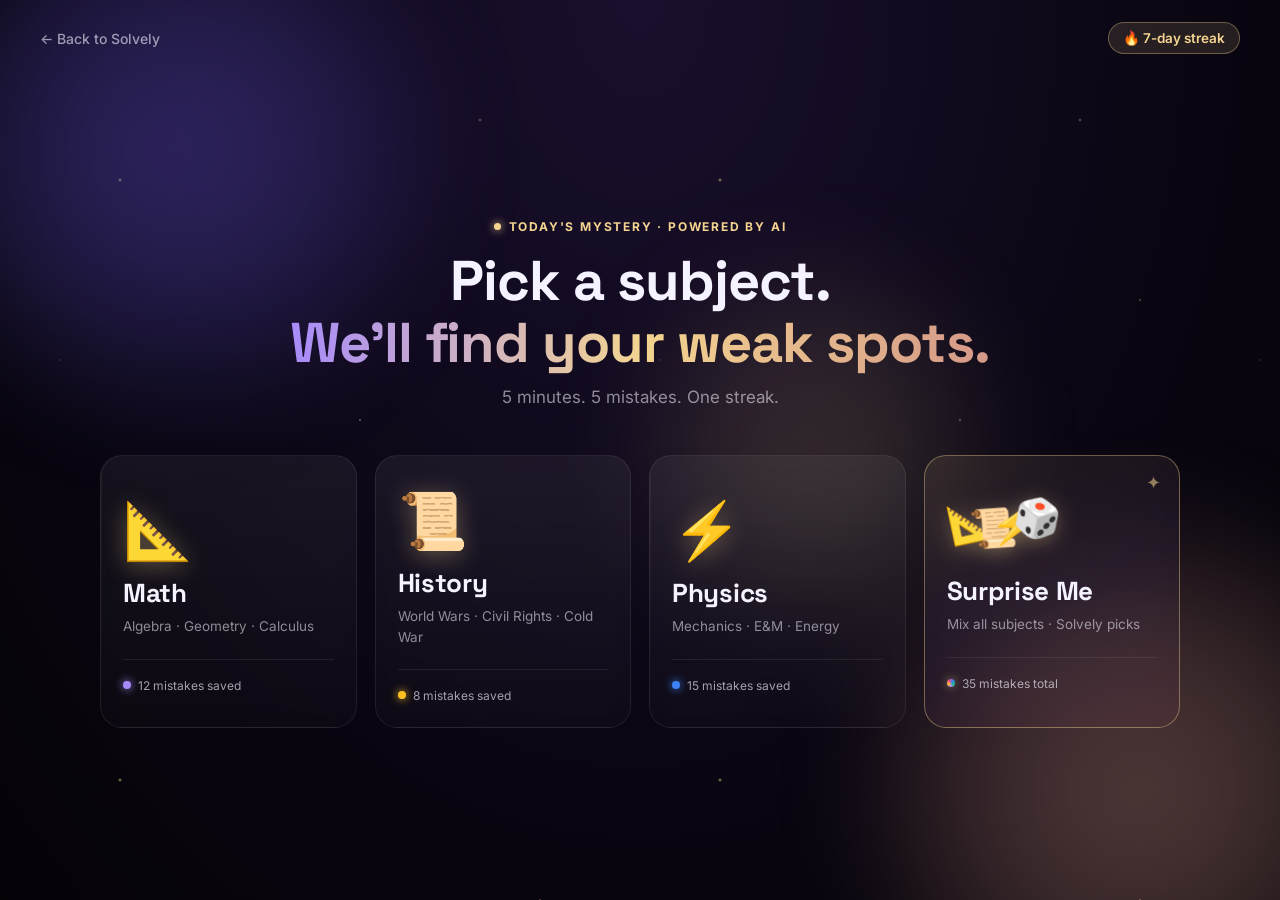
==== commit d8feb29e: "Revert "Redesign: new "Sticker Pop" kawaii-arcade theme + richer ball shapes" This reverts commit 64" ====
--- a/capsule.html
+++ b/capsule.html
@@ -14,91 +14,117 @@
   <!-- ==================== SVG defs (gradients + face symbols) ==================== -->
   <svg width="0" height="0" style="position:absolute" aria-hidden="true">
     <defs>
-      <radialGradient id="g-sky" cx="32%" cy="28%" r="85%">
-        <stop offset="0%" stop-color="#dff2ff"/><stop offset="100%" stop-color="#5eb3ff"/>
-      </radialGradient>
-      <radialGradient id="g-coral" cx="32%" cy="28%" r="85%">
-        <stop offset="0%" stop-color="#ffd3cd"/><stop offset="100%" stop-color="#ff5252"/>
-      </radialGradient>
-      <radialGradient id="g-lemon" cx="32%" cy="28%" r="85%">
-        <stop offset="0%" stop-color="#fff5bd"/><stop offset="100%" stop-color="#ffce2e"/>
-      </radialGradient>
-      <radialGradient id="g-orange" cx="32%" cy="28%" r="85%">
-        <stop offset="0%" stop-color="#ffe2c4"/><stop offset="100%" stop-color="#ff9f43"/>
-      </radialGradient>
-      <radialGradient id="g-pink" cx="32%" cy="28%" r="85%">
-        <stop offset="0%" stop-color="#ffdcef"/><stop offset="100%" stop-color="#ff7ebd"/>
-      </radialGradient>
-      <radialGradient id="g-lilac" cx="32%" cy="28%" r="85%">
-        <stop offset="0%" stop-color="#ece2ff"/><stop offset="100%" stop-color="#a888ff"/>
-      </radialGradient>
-      <radialGradient id="g-mint" cx="32%" cy="28%" r="85%">
-        <stop offset="0%" stop-color="#d3f8ee"/><stop offset="100%" stop-color="#2ec7a6"/>
-      </radialGradient>
-      <radialGradient id="g-teal" cx="32%" cy="28%" r="85%">
-        <stop offset="0%" stop-color="#d4f1f5"/><stop offset="100%" stop-color="#2bb3c0"/>
-      </radialGradient>
-      <radialGradient id="g-gold" cx="30%" cy="26%" r="85%">
-        <stop offset="0%" stop-color="#fff8e0"/><stop offset="45%" stop-color="#ffd23f"/><stop offset="100%" stop-color="#e0921a"/>
-      </radialGradient>
-
-      <!-- Faces -->
+      <!-- Ball gradients -->
+      <radialGradient id="g-orange" cx="30%" cy="30%" r="80%">
+        <stop offset="0%"   stop-color="#ffd28a"/>
+        <stop offset="100%" stop-color="#f97316"/>
+      </radialGradient>
+      <radialGradient id="g-purple" cx="30%" cy="30%" r="80%">
+        <stop offset="0%"   stop-color="#d4caff"/>
+        <stop offset="100%" stop-color="#6e5be9"/>
+      </radialGradient>
+      <radialGradient id="g-yellow" cx="30%" cy="30%" r="80%">
+        <stop offset="0%"   stop-color="#ffe8a4"/>
+        <stop offset="100%" stop-color="#f4d490"/>
+      </radialGradient>
+      <radialGradient id="g-pink" cx="30%" cy="30%" r="80%">
+        <stop offset="0%"   stop-color="#ffc4d8"/>
+        <stop offset="100%" stop-color="#ec4899"/>
+      </radialGradient>
+      <radialGradient id="g-blue" cx="30%" cy="30%" r="80%">
+        <stop offset="0%"   stop-color="#aceaff"/>
+        <stop offset="100%" stop-color="#3b82f6"/>
+      </radialGradient>
+      <radialGradient id="g-green" cx="30%" cy="30%" r="80%">
+        <stop offset="0%"   stop-color="#b5f5d8"/>
+        <stop offset="100%" stop-color="#10b981"/>
+      </radialGradient>
+      <radialGradient id="g-amber" cx="30%" cy="30%" r="80%">
+        <stop offset="0%"   stop-color="#ffd6b0"/>
+        <stop offset="100%" stop-color="#f59e0b"/>
+      </radialGradient>
+      <radialGradient id="g-gold" cx="30%" cy="30%" r="80%">
+        <stop offset="0%"   stop-color="#fff8e0"/>
+        <stop offset="40%"  stop-color="#ffe28a"/>
+        <stop offset="100%" stop-color="#d4a040"/>
+      </radialGradient>
+
+      <!-- Happy face — default for all balls -->
       <symbol id="face-happy" viewBox="0 0 60 60">
-        <ellipse cx="22" cy="28" rx="2.8" ry="3.8" fill="#1c1630"/>
-        <ellipse cx="38" cy="28" rx="2.8" ry="3.8" fill="#1c1630"/>
-        <circle cx="20.6" cy="26.6" r="1" fill="#fff"/>
-        <circle cx="36.6" cy="26.6" r="1" fill="#fff"/>
-        <path d="M 22 38 Q 30 45 38 38" stroke="#1c1630" stroke-width="2.6" fill="none" stroke-linecap="round"/>
-        <circle cx="15" cy="35" r="3" fill="#ff7a7a" opacity=".5"/>
-        <circle cx="45" cy="35" r="3" fill="#ff7a7a" opacity=".5"/>
-      </symbol>
+        <ellipse cx="22" cy="28" rx="2.8" ry="3.8" fill="rgba(20,10,40,.85)"/>
+        <ellipse cx="38" cy="28" rx="2.8" ry="3.8" fill="rgba(20,10,40,.85)"/>
+        <circle cx="20" cy="29" r="1" fill="#fff" opacity=".9"/>
+        <circle cx="36" cy="29" r="1" fill="#fff" opacity=".9"/>
+        <path d="M 22 39 Q 30 45 38 39" stroke="rgba(20,10,40,.85)" stroke-width="2.4" fill="none" stroke-linecap="round"/>
+        <circle cx="16" cy="36" r="3" fill="#ff8888" opacity=".45"/>
+        <circle cx="44" cy="36" r="3" fill="#ff8888" opacity=".45"/>
+      </symbol>
+
+      <!-- Wink face -->
       <symbol id="face-wink" viewBox="0 0 60 60">
-        <ellipse cx="22" cy="28" rx="2.8" ry="3.8" fill="#1c1630"/>
-        <circle cx="20.6" cy="26.6" r="1" fill="#fff"/>
-        <path d="M 34 28 Q 38 24 42 28" stroke="#1c1630" stroke-width="2.6" fill="none" stroke-linecap="round"/>
-        <path d="M 21 38 Q 30 46 39 38" stroke="#1c1630" stroke-width="2.6" fill="none" stroke-linecap="round"/>
-        <circle cx="15" cy="35" r="3" fill="#ff7a7a" opacity=".5"/>
-        <circle cx="45" cy="35" r="3" fill="#ff7a7a" opacity=".5"/>
-      </symbol>
+        <ellipse cx="22" cy="28" rx="2.8" ry="3.8" fill="rgba(20,10,40,.85)"/>
+        <circle cx="20" cy="29" r="1" fill="#fff" opacity=".9"/>
+        <path d="M 34 28 Q 38 25 42 28" stroke="rgba(20,10,40,.85)" stroke-width="2.4" fill="none" stroke-linecap="round"/>
+        <path d="M 21 39 Q 30 47 39 39" stroke="rgba(20,10,40,.85)" stroke-width="2.4" fill="none" stroke-linecap="round"/>
+        <circle cx="16" cy="36" r="3" fill="#ff8888" opacity=".45"/>
+        <circle cx="44" cy="36" r="3" fill="#ff8888" opacity=".45"/>
+      </symbol>
+
+      <!-- Surprised — open mouth -->
       <symbol id="face-wow" viewBox="0 0 60 60">
-        <ellipse cx="22" cy="27" rx="2.6" ry="3.5" fill="#1c1630"/>
-        <ellipse cx="38" cy="27" rx="2.6" ry="3.5" fill="#1c1630"/>
-        <ellipse cx="30" cy="39" rx="3.4" ry="4.4" fill="#1c1630"/>
-        <circle cx="15" cy="34" r="3" fill="#ff7a7a" opacity=".5"/>
-        <circle cx="45" cy="34" r="3" fill="#ff7a7a" opacity=".5"/>
-      </symbol>
+        <ellipse cx="22" cy="27" rx="2.6" ry="3.5" fill="rgba(20,10,40,.85)"/>
+        <ellipse cx="38" cy="27" rx="2.6" ry="3.5" fill="rgba(20,10,40,.85)"/>
+        <ellipse cx="30" cy="40" rx="3.5" ry="4.5" fill="rgba(20,10,40,.85)"/>
+        <ellipse cx="30" cy="41" rx="2" ry="2.5" fill="#5e2a3a" opacity=".7"/>
+      </symbol>
+
+      <!-- Cool — sunglasses -->
       <symbol id="face-cool" viewBox="0 0 60 60">
-        <rect x="14" y="25" width="13" height="7" rx="2" fill="#1c1630"/>
-        <rect x="33" y="25" width="13" height="7" rx="2" fill="#1c1630"/>
-        <rect x="27" y="27.5" width="6" height="2" fill="#1c1630"/>
-        <path d="M 22 41 Q 30 46 38 41" stroke="#1c1630" stroke-width="2.6" fill="none" stroke-linecap="round"/>
-      </symbol>
+        <rect x="15" y="25" width="13" height="7" rx="2" fill="rgba(20,10,40,.92)"/>
+        <rect x="32" y="25" width="13" height="7" rx="2" fill="rgba(20,10,40,.92)"/>
+        <rect x="27" y="27.5" width="5" height="2" fill="rgba(20,10,40,.92)"/>
+        <path d="M 22 42 Q 30 47 38 42" stroke="rgba(20,10,40,.85)" stroke-width="2.4" fill="none" stroke-linecap="round"/>
+        <circle cx="17" cy="22" r="1.2" fill="#fff" opacity=".7"/>
+        <circle cx="34" cy="22" r="1.2" fill="#fff" opacity=".7"/>
+      </symbol>
+
+      <!-- Silly — tongue out -->
       <symbol id="face-silly" viewBox="0 0 60 60">
-        <path d="M 18 26 L 26 30 M 26 26 L 18 30" stroke="#1c1630" stroke-width="2.4" stroke-linecap="round"/>
-        <path d="M 34 26 L 42 30 M 42 26 L 34 30" stroke="#1c1630" stroke-width="2.4" stroke-linecap="round"/>
-        <path d="M 22 37 Q 30 43 38 37" stroke="#1c1630" stroke-width="2.6" fill="none" stroke-linecap="round"/>
-        <path d="M 27 41 Q 30 48 33 41 Z" fill="#ff5c8a" stroke="#1c1630" stroke-width="1.4"/>
-      </symbol>
+        <path d="M 18 26 L 26 30 M 26 26 L 18 30" stroke="rgba(20,10,40,.85)" stroke-width="2.2" stroke-linecap="round"/>
+        <path d="M 34 26 L 42 30 M 42 26 L 34 30" stroke="rgba(20,10,40,.85)" stroke-width="2.2" stroke-linecap="round"/>
+        <path d="M 22 38 Q 30 44 38 38" stroke="rgba(20,10,40,.85)" stroke-width="2.4" fill="none" stroke-linecap="round"/>
+        <path d="M 27 42 Q 30 49 33 42 Z" fill="#ff6688" stroke="rgba(20,10,40,.85)" stroke-width="1.5"/>
+        <circle cx="16" cy="36" r="3" fill="#ff8888" opacity=".45"/>
+        <circle cx="44" cy="36" r="3" fill="#ff8888" opacity=".45"/>
+      </symbol>
+
+      <!-- SSR — Crown + star eyes -->
       <symbol id="face-ssr" viewBox="0 0 60 60">
+        <path d="M 14 16 L 20 9 L 26 16 L 30 5 L 34 16 L 40 9 L 46 16 L 46 19 L 14 19 Z"
+              fill="url(#crownGrad)" stroke="#7a4010" stroke-width="0.7" stroke-linejoin="round"/>
         <defs>
           <linearGradient id="crownGrad" x1="0" y1="0" x2="0" y2="1">
-            <stop offset="0%" stop-color="#fff0a8"/><stop offset="55%" stop-color="#ffce2e"/><stop offset="100%" stop-color="#cf8410"/>
+            <stop offset="0%" stop-color="#ffd56a"/>
+            <stop offset="50%" stop-color="#d4a040"/>
+            <stop offset="100%" stop-color="#8a6020"/>
           </linearGradient>
         </defs>
-        <path d="M 14 17 L 20 10 L 26 17 L 30 6 L 34 17 L 40 10 L 46 17 L 46 20 L 14 20 Z"
-              fill="url(#crownGrad)" stroke="#7a4010" stroke-width="1" stroke-linejoin="round"/>
-        <circle cx="20" cy="9" r="1.4" fill="#fff7d6"/>
-        <circle cx="30" cy="5" r="1.6" fill="#fff7d6"/>
-        <circle cx="40" cy="9" r="1.4" fill="#fff7d6"/>
-        <path d="M 22 30 L 23.3 26 L 24.6 30 L 28.5 30 L 25.4 32.5 L 26.7 36.5 L 23.3 34 L 19.9 36.5 L 21.2 32.5 L 18.1 30 Z" fill="#1c1630"/>
-        <path d="M 38 30 L 39.3 26 L 40.6 30 L 44.5 30 L 41.4 32.5 L 42.7 36.5 L 39.3 34 L 35.9 36.5 L 37.2 32.5 L 34.1 30 Z" fill="#1c1630"/>
-        <path d="M 19 42 Q 30 50 41 42" stroke="#1c1630" stroke-width="3" fill="none" stroke-linecap="round"/>
-        <rect x="28" y="43" width="4" height="3" rx=".5" fill="#fff"/>
+        <circle cx="20" cy="8" r="1.4" fill="#fff5d4"/>
+        <circle cx="30" cy="4" r="1.6" fill="#fff5d4"/>
+        <circle cx="40" cy="8" r="1.4" fill="#fff5d4"/>
+        <!-- Star eyes -->
+        <path d="M 22 30 L 23.3 26 L 24.6 30 L 28.5 30 L 25.4 32.5 L 26.7 36.5 L 23.3 34 L 19.9 36.5 L 21.2 32.5 L 18.1 30 Z" fill="#1a0f2e"/>
+        <path d="M 38 30 L 39.3 26 L 40.6 30 L 44.5 30 L 41.4 32.5 L 42.7 36.5 L 39.3 34 L 35.9 36.5 L 37.2 32.5 L 34.1 30 Z" fill="#1a0f2e"/>
+        <!-- Big grin -->
+        <path d="M 19 43 Q 30 51 41 43" stroke="rgba(20,10,40,.92)" stroke-width="3" fill="none" stroke-linecap="round"/>
+        <!-- Tooth -->
+        <rect x="28" y="44" width="4" height="3" rx=".5" fill="#fff"/>
       </symbol>
     </defs>
   </svg>
 
-  <!-- Background -->
+  <!-- Background layer -->
+  <div class="bg-stars" aria-hidden="true"></div>
   <div class="bg-orbs" aria-hidden="true">
     <div class="bg-orb bg-orb-1"></div>
     <div class="bg-orb bg-orb-2"></div>
@@ -116,9 +142,9 @@
        ============================================================ -->
   <section class="view active" id="view-pick">
     <div class="pick-wrap">
-      <p class="eyebrow"><span class="dot-pulse"></span>Today's capsule is ready</p>
+      <p class="eyebrow"><span class="dot-pulse"></span>Today's mystery · powered by AI</p>
       <h1 class="pick-title">Pick a subject.<br><span class="grad">We'll find your weak spots.</span></h1>
-      <p class="pick-sub">5 minutes · 5 mistakes · one streak</p>
+      <p class="pick-sub">5 minutes. 5 mistakes. One streak.</p>
 
       <div class="subject-grid">
         <button class="subject-card" data-subject="math">
@@ -136,7 +162,7 @@
         <button class="subject-card" data-subject="physics">
           <div class="subject-emoji">⚡</div>
           <h3>Physics</h3>
-          <p>Mechanics · E&amp;M · Energy</p>
+          <p>Mechanics · E&M · Energy</p>
           <div class="subject-stat"><span class="dot dot-blue"></span>15 mistakes saved</div>
         </button>
         <button class="subject-card subject-card-random" data-subject="random">
@@ -147,7 +173,7 @@
             <span class="r-emoji r-e4">🎲</span>
           </div>
           <h3>Surprise Me</h3>
-          <p>Mix all subjects · we pick</p>
+          <p>Mix all subjects · Solvely picks</p>
           <div class="subject-stat"><span class="dot dot-rainbow"></span>35 mistakes total</div>
         </button>
       </div>
@@ -155,7 +181,7 @@
   </section>
 
   <!-- ============================================================
-       VIEW 2 — Gachapon Capsule Machine
+       VIEW 2 — Gachapon Capsule Machine  (horizontal layout)
        ============================================================ -->
   <section class="view" id="view-machine">
     <div class="machine-wrap-h">
@@ -163,7 +189,9 @@
       <!-- LEFT: Machine -->
       <div class="machine-left">
         <div class="machine">
+          <!-- Glass globe -->
           <div class="globe" id="globe">
+            <!-- Sparkle particles around SSR ball -->
             <div class="sparkle-layer">
               <span class="sparkle s1">✦</span>
               <span class="sparkle s2">✦</span>
@@ -171,105 +199,68 @@
               <span class="sparkle s4">✦</span>
             </div>
             <div class="globe-inner" id="globe-inner">
-
-              <!-- bb1: Cloud (sky) -->
+              <!-- bb1: Circle, orange, happy -->
               <span class="big-ball bb1">
                 <svg class="ball-art" viewBox="0 0 60 60">
-                  <path d="M 12 44 C 4 44 4 32 13 32 C 13 22 28 19 31 28 C 34 18 50 21 49 32 C 58 32 58 44 49 44 Z"
-                        fill="url(#g-sky)" stroke="#1c1630" stroke-width="2.5" stroke-linejoin="round"/>
-                  <use href="#face-happy" transform="translate(0,6)"/>
-                </svg>
-              </span>
-
-              <!-- bb2: Mushroom (coral) -->
+                  <circle cx="30" cy="30" r="28" fill="url(#g-orange)"/>
+                  <use href="#face-happy"/>
+                </svg>
+              </span>
+              <!-- bb2: Heart, purple, wink -->
               <span class="big-ball bb2">
                 <svg class="ball-art" viewBox="0 0 60 60">
-                  <path d="M 21 31 L 21 47 Q 21 53 27 53 L 33 53 Q 39 53 39 47 L 39 31 Z"
-                        fill="#fff3e0" stroke="#1c1630" stroke-width="2.5" stroke-linejoin="round"/>
-                  <path d="M 7 31 Q 7 9 30 9 Q 53 9 53 31 Z"
-                        fill="url(#g-coral)" stroke="#1c1630" stroke-width="2.5" stroke-linejoin="round"/>
-                  <circle cx="19" cy="20" r="3.6" fill="#fff" opacity=".9"/>
-                  <circle cx="38" cy="17" r="2.8" fill="#fff" opacity=".9"/>
-                  <circle cx="42" cy="26" r="2.2" fill="#fff" opacity=".9"/>
-                  <use href="#face-wink" transform="translate(0,-9) scale(1)"/>
-                </svg>
-              </span>
-
-              <!-- bb3: Lightning bolt (lemon) -->
+                  <path d="M 30 54 C 6 36 6 14 22 14 C 27 14 30 17 30 22 C 30 17 33 14 38 14 C 54 14 54 36 30 54 Z" fill="url(#g-purple)"/>
+                  <use href="#face-wink" transform="translate(0, 3)"/>
+                </svg>
+              </span>
+              <!-- bb3: Star, yellow, silly -->
               <span class="big-ball bb3">
                 <svg class="ball-art" viewBox="0 0 60 60">
-                  <path d="M 33 5 L 14 33 L 27 33 L 21 55 L 48 25 L 34 25 L 39 5 Z"
-                        fill="url(#g-lemon)" stroke="#1c1630" stroke-width="2.5" stroke-linejoin="round"/>
-                  <circle cx="28" cy="19" r="1.8" fill="#1c1630"/>
-                  <circle cx="35" cy="19" r="1.8" fill="#1c1630"/>
-                  <path d="M 28 24 Q 31.5 27 35 24" stroke="#1c1630" stroke-width="2" fill="none" stroke-linecap="round"/>
-                </svg>
-              </span>
-
-              <!-- bb4: Star (orange) -->
+                  <path d="M 30 4 L 37 22 L 56 22 L 41 34 L 47 54 L 30 42 L 13 54 L 19 34 L 4 22 L 23 22 Z" fill="url(#g-yellow)"/>
+                  <use href="#face-silly" transform="translate(0, 4)"/>
+                </svg>
+              </span>
+              <!-- bb4: Teardrop (point-up), pink, wow -->
               <span class="big-ball bb4">
                 <svg class="ball-art" viewBox="0 0 60 60">
-                  <path d="M 30 4 L 37 22 L 56 22 L 41 34 L 47 54 L 30 42 L 13 54 L 19 34 L 4 22 L 23 22 Z"
-                        fill="url(#g-orange)" stroke="#1c1630" stroke-width="2.5" stroke-linejoin="round"/>
-                  <use href="#face-silly" transform="translate(0,4)"/>
-                </svg>
-              </span>
-
-              <!-- bb5: Heart (pink) -->
+                  <path d="M 30 5 C 10 22 12 48 30 56 C 48 48 50 22 30 5 Z" fill="url(#g-pink)"/>
+                  <use href="#face-wow" transform="translate(0, 6)"/>
+                </svg>
+              </span>
+              <!-- bb5: Bunny-ear circle, blue, cool -->
               <span class="big-ball bb5">
                 <svg class="ball-art" viewBox="0 0 60 60">
-                  <path d="M 30 53 C 7 36 7 14 22 14 C 27 14 30 17 30 22 C 30 17 33 14 38 14 C 53 14 53 36 30 53 Z"
-                        fill="url(#g-pink)" stroke="#1c1630" stroke-width="2.5" stroke-linejoin="round"/>
-                  <use href="#face-wow" transform="translate(0,3)"/>
-                </svg>
-              </span>
-
-              <!-- bb6: Crescent moon (lilac) -->
+                  <ellipse cx="20" cy="9" rx="4.5" ry="9" fill="url(#g-blue)" transform="rotate(-10 20 9)"/>
+                  <ellipse cx="40" cy="9" rx="4.5" ry="9" fill="url(#g-blue)" transform="rotate(10 40 9)"/>
+                  <circle cx="30" cy="36" r="22" fill="url(#g-blue)"/>
+                  <use href="#face-cool" transform="translate(0, 8)"/>
+                </svg>
+              </span>
+              <!-- bb6: Rounded square, green, happy -->
               <span class="big-ball bb6">
                 <svg class="ball-art" viewBox="0 0 60 60">
-                  <path d="M 42 6 A 24 24 0 1 0 42 54 A 19 19 0 1 1 42 6 Z"
-                        fill="url(#g-lilac)" stroke="#1c1630" stroke-width="2.5" stroke-linejoin="round"/>
-                  <use href="#face-wink" transform="translate(-7,0) scale(.92)"/>
-                </svg>
-              </span>
-
-              <!-- bb7: Flower (mint petals + lemon center) -->
+                  <rect x="4" y="4" width="52" height="52" rx="16" fill="url(#g-green)"/>
+                  <use href="#face-happy"/>
+                </svg>
+              </span>
+              <!-- bb7: Hexagon, amber, wink -->
               <span class="big-ball bb7">
                 <svg class="ball-art" viewBox="0 0 60 60">
-                  <g fill="url(#g-mint)" stroke="#1c1630" stroke-width="2.2">
-                    <circle cx="30" cy="13" r="9.5"/>
-                    <circle cx="45" cy="22" r="9.5"/>
-                    <circle cx="45" cy="39" r="9.5"/>
-                    <circle cx="30" cy="48" r="9.5"/>
-                    <circle cx="15" cy="39" r="9.5"/>
-                    <circle cx="15" cy="22" r="9.5"/>
-                  </g>
-                  <circle cx="30" cy="30" r="13" fill="url(#g-lemon)" stroke="#1c1630" stroke-width="2.5"/>
-                  <use href="#face-happy"/>
-                </svg>
-              </span>
-
-              <!-- bb8: Teardrop (teal) -->
-              <span class="big-ball bb8">
-                <svg class="ball-art" viewBox="0 0 60 60">
-                  <path d="M 30 5 C 12 24 14 50 30 56 C 46 50 48 24 30 5 Z"
-                        fill="url(#g-teal)" stroke="#1c1630" stroke-width="2.5" stroke-linejoin="round"/>
-                  <use href="#face-cool" transform="translate(0,8)"/>
-                </svg>
-              </span>
-
-              <!-- bb9: SSR crown gem (gold) -->
-              <span class="big-ball bb9 ssr" id="ssr-ball">
-                <svg class="ball-art" viewBox="0 0 60 60">
-                  <circle cx="30" cy="32" r="26" fill="url(#g-gold)" stroke="#1c1630" stroke-width="2.5"/>
+                  <path d="M 30 4 L 54 17 L 54 43 L 30 56 L 6 43 L 6 17 Z" fill="url(#g-amber)"/>
+                  <use href="#face-wink"/>
+                </svg>
+              </span>
+              <!-- bb8: SSR Circle, gold, crown + star eyes -->
+              <span class="big-ball bb8 ssr" id="ssr-ball">
+                <svg class="ball-art" viewBox="0 0 60 60">
+                  <circle cx="30" cy="30" r="28" fill="url(#g-gold)"/>
                   <use href="#face-ssr"/>
                 </svg>
               </span>
-
             </div>
             <div class="globe-shine"></div>
           </div>
-
+          <!-- Machine base -->
           <div class="machine-base">
             <div class="machine-slot" id="machine-slot"></div>
             <div class="machine-tray"></div>
@@ -301,10 +292,11 @@
   </section>
 
   <!-- ============================================================
-       VIEW 3 — Reveal
+       VIEW 3 — Reveal (AI Found Your Weak Spots)
        ============================================================ -->
   <section class="view" id="view-reveal">
     <div class="reveal-wrap">
+      <!-- Burst flash -->
       <div class="reveal-burst"></div>
 
       <p class="reveal-eyebrow">⚡ Mistake Memory · Activated</p>
@@ -316,6 +308,7 @@
       </h1>
       <p class="reveal-sub" id="reveal-sub">5 questions you've gotten wrong before. Time to crush them in 5 minutes.</p>
 
+      <!-- Mistake cards fan-out -->
       <div class="mistake-stack" id="mistake-stack"></div>
 
       <button class="start-btn" id="start-btn">
@@ -329,6 +322,7 @@
        VIEW 4 — 5-min Countdown Review
        ============================================================ -->
   <section class="view" id="view-review">
+    <!-- Countdown bar -->
     <div class="countdown-bar">
       <div class="countdown-progress" id="countdown-progress"></div>
       <div class="countdown-content">
@@ -345,7 +339,9 @@
     </div>
 
     <div class="review-wrap">
-      <div class="question-card" id="question-card"></div>
+      <div class="question-card" id="question-card">
+        <!-- Filled by JS -->
+      </div>
     </div>
   </section>
 
@@ -358,7 +354,10 @@
       <div class="done-confetti" id="done-confetti"></div>
 
       <p class="reveal-eyebrow">🔥 Streak protected</p>
-      <h1 class="done-title">5 minutes.<br><span class="grad-gold">Crushed it.</span></h1>
+      <h1 class="done-title">
+        5 minutes.<br>
+        <span class="grad-gold">Crushed it.</span>
+      </h1>
 
       <div class="done-stats">
         <div class="stat-box">
--- a/css/capsule.css
+++ b/css/capsule.css
@@ -1,919 +1,1263 @@
 /* =========================================================
-   Lucky Capsule — "Sticker Pop" theme (capsule flow)
-   Light, high-contrast, kawaii-arcade. Built for desktop 1280+
-   filming. Thick dark outlines + hard offset shadows.
+   Lucky Capsule — Full flow (machine → reveal → review → done)
+   Dark MoodGallery palette + gachapon mechanic.
+   Designed for filming: 1280+ desktop, large fonts, strong contrast.
    ========================================================= */
 
-:root {
-  --ink:      #1c1630;
-  --ink-soft: #4a4266;
-  --paper:    #fff8f0;
-  --coral:    #ff6b6b;
-  --pink:     #ff8fc7;
-  --lemon:    #ffd23f;
-  --mint:     #3ad0b0;
-  --sky:      #5eb3ff;
-  --lilac:    #b89eff;
-  --orange:   #ff9f43;
-  --line:     3px solid var(--ink);
-  --shadow:   6px 6px 0 var(--ink);
-  --shadow-sm: 4px 4px 0 var(--ink);
-  --r-lg: 28px;
-  --r-md: 20px;
-  --font: 'Inter', system-ui, sans-serif;
-  --display: 'Space Grotesk', 'Inter', sans-serif;
-}
-
-* { margin: 0; padding: 0; box-sizing: border-box; }
-
-html, body { height: 100%; }
-
+* { box-sizing: border-box; margin: 0; padding: 0; }
+html, body { height: 100%; overflow-x: hidden; }
 body {
-  font-family: var(--font);
-  color: var(--ink);
+  font-family: 'Inter', -apple-system, BlinkMacSystemFont, sans-serif;
+  background: radial-gradient(ellipse at top, #1a0f2e 0%, #0a0612 60%, #050308 100%);
+  color: #f5f3ff;
+  font-size: 17px;
+  -webkit-font-smoothing: antialiased;
   min-height: 100vh;
-  overflow-x: hidden;
-  background:
-    radial-gradient(circle at 18% 12%, #ffe9d6 0%, transparent 42%),
-    radial-gradient(circle at 82% 18%, #ffd9ec 0%, transparent 45%),
-    radial-gradient(circle at 50% 100%, #cfe9ff 0%, transparent 55%),
-    linear-gradient(160deg, #fff3e6 0%, #ffe7f2 50%, #e3f1ff 100%);
-  background-attachment: fixed;
-}
-
-/* polka-dot texture overlay */
-body::before {
-  content: "";
-  position: fixed;
-  inset: 0;
-  background-image: radial-gradient(rgba(28,22,48,.05) 2px, transparent 2px);
-  background-size: 26px 26px;
+}
+
+/* ============ BACKGROUND LAYERS ============ */
+.bg-stars {
+  position: fixed; inset: 0;
+  background-image:
+    radial-gradient(2px 2px at 20% 30%, rgba(244,212,144,.7), transparent),
+    radial-gradient(1.5px 1.5px at 60% 70%, rgba(255,255,255,.5), transparent),
+    radial-gradient(2px 2px at 80% 20%, rgba(244,212,144,.4), transparent),
+    radial-gradient(1px 1px at 40% 80%, rgba(255,255,255,.4), transparent),
+    radial-gradient(1.5px 1.5px at 90% 50%, rgba(244,212,144,.5), transparent),
+    radial-gradient(1px 1px at 10% 60%, rgba(255,255,255,.3), transparent);
+  background-size: 600px 600px;
   pointer-events: none;
   z-index: 0;
-}
-
-/* floating background shapes */
+  animation: stars-twinkle 6s ease-in-out infinite;
+}
+@keyframes stars-twinkle {
+  0%, 100% { opacity: .8; }
+  50% { opacity: .4; }
+}
+
 .bg-orbs { position: fixed; inset: 0; pointer-events: none; z-index: 0; }
 .bg-orb {
   position: absolute;
-  border: var(--line);
   border-radius: 50%;
-  opacity: .5;
-}
-.bg-orb-1 { width: 120px; height: 120px; left: 6%;  top: 60%; background: var(--lemon); border-radius: 30% 70% 70% 30% / 30% 30% 70% 70%; animation: float 9s ease-in-out infinite; }
-.bg-orb-2 { width: 90px;  height: 90px;  right: 9%; top: 30%; background: var(--mint); animation: float 7s ease-in-out infinite 1s; }
-.bg-orb-3 { width: 70px;  height: 70px;  left: 14%; top: 16%; background: var(--pink); border-radius: 40%; animation: float 11s ease-in-out infinite .5s; }
-
-@keyframes float {
-  0%,100% { transform: translateY(0) rotate(0deg); }
-  50%     { transform: translateY(-26px) rotate(10deg); }
-}
-
-/* ===================== Top bar ===================== */
+  filter: blur(60px);
+  opacity: .4;
+}
+.bg-orb-1 {
+  top: -100px; left: -80px;
+  width: 500px; height: 500px;
+  background: radial-gradient(circle, #6e5be9, transparent);
+  animation: orb-drift 18s ease-in-out infinite;
+}
+.bg-orb-2 {
+  bottom: -150px; right: -120px;
+  width: 520px; height: 520px;
+  background: radial-gradient(circle, #d49888, transparent);
+  animation: orb-drift 22s ease-in-out infinite reverse;
+}
+.bg-orb-3 {
+  top: 30%; left: 50%;
+  width: 350px; height: 350px;
+  background: radial-gradient(circle, #f4d490, transparent);
+  opacity: .2;
+  animation: orb-drift 25s ease-in-out infinite;
+}
+@keyframes orb-drift {
+  0%, 100% { transform: translate(0, 0) scale(1); }
+  50% { transform: translate(60px, -40px) scale(1.15); }
+}
+
+/* ============ TOP BAR ============ */
 .topbar {
   position: relative;
   z-index: 10;
   display: flex;
-  align-items: center;
   justify-content: space-between;
+  align-items: center;
   padding: 22px 40px;
-  max-width: 1280px;
-  margin: 0 auto;
 }
 .back {
-  font-family: var(--display);
-  font-weight: 700;
-  font-size: 17px;
-  color: var(--ink);
+  color: rgba(245, 243, 255, .6);
   text-decoration: none;
-  background: #fff;
-  border: var(--line);
-  border-radius: 999px;
-  padding: 10px 20px;
-  box-shadow: var(--shadow-sm);
-  transition: transform .12s, box-shadow .12s;
-}
-.back:hover { transform: translate(-2px,-2px); box-shadow: 6px 6px 0 var(--ink); }
+  font-size: 14px;
+  font-weight: 500;
+  transition: color .15s;
+}
+.back:hover { color: #f4d490; }
 .streak-pill {
-  font-family: var(--display);
-  font-weight: 700;
-  font-size: 17px;
-  background: var(--lemon);
-  border: var(--line);
-  border-radius: 999px;
-  padding: 10px 20px;
-  box-shadow: var(--shadow-sm);
-}
-
-/* ===================== View switching ===================== */
-.view { display: none; position: relative; z-index: 5; }
-.view.active { display: block; animation: viewIn .45s ease both; }
-@keyframes viewIn {
-  from { opacity: 0; transform: translateY(18px); }
+  background: rgba(244, 212, 144, .12);
+  border: 1px solid rgba(244, 212, 144, .35);
+  padding: 7px 14px;
+  border-radius: 100px;
+  font-size: 13.5px;
+  font-weight: 600;
+  color: #f4d490;
+  backdrop-filter: blur(8px);
+}
+
+/* ============ VIEWS ============ */
+.view {
+  display: none;
+  position: relative;
+  z-index: 5;
+  min-height: calc(100vh - 80px);
+  padding: 30px 40px 60px;
+}
+.view.active {
+  display: flex;
+  flex-direction: column;
+  align-items: center;
+  justify-content: center;
+  animation: view-fade .5s ease;
+}
+@keyframes view-fade {
+  from { opacity: 0; transform: translateY(20px); }
   to   { opacity: 1; transform: translateY(0); }
 }
 
-/* shared eyebrow */
+/* ============ EYEBROW / GLOBAL ============ */
 .eyebrow {
   display: inline-flex;
   align-items: center;
-  gap: 9px;
-  font-family: var(--display);
+  gap: 8px;
+  font-size: 12px;
   font-weight: 700;
-  font-size: 15px;
-  letter-spacing: .04em;
+  letter-spacing: 1.8px;
   text-transform: uppercase;
-  background: #fff;
-  border: var(--line);
-  border-radius: 999px;
-  padding: 9px 18px;
-  box-shadow: var(--shadow-sm);
+  color: #f4d490;
+  margin-bottom: 16px;
 }
 .dot-pulse {
-  width: 10px; height: 10px; border-radius: 50%;
-  background: var(--coral);
-  box-shadow: 0 0 0 0 rgba(255,107,107,.6);
-  animation: pulse 1.6s infinite;
-}
-@keyframes pulse {
-  0%   { box-shadow: 0 0 0 0 rgba(255,107,107,.6); }
-  70%  { box-shadow: 0 0 0 12px rgba(255,107,107,0); }
-  100% { box-shadow: 0 0 0 0 rgba(255,107,107,0); }
-}
-
-/* ===================== VIEW 1 — Subject Picker ===================== */
-.pick-wrap {
-  max-width: 1180px;
-  margin: 0 auto;
-  padding: 30px 40px 70px;
-  text-align: center;
-}
-.pick-title {
-  font-family: var(--display);
-  font-weight: 800;
-  font-size: 64px;
-  line-height: 1.04;
-  letter-spacing: -.02em;
-  margin: 26px 0 14px;
-}
-.pick-title .grad {
-  background: linear-gradient(90deg, var(--coral), var(--pink), var(--lilac));
+  width: 7px;
+  height: 7px;
+  border-radius: 50%;
+  background: #f4d490;
+  box-shadow: 0 0 8px #f4d490;
+  animation: dot-pulse 1.4s ease-in-out infinite;
+}
+@keyframes dot-pulse {
+  0%, 100% { opacity: 1; transform: scale(1); }
+  50%      { opacity: .4; transform: scale(.7); }
+}
+.grad {
+  background: linear-gradient(90deg, #a78bfa, #f4d490, #d49888);
   -webkit-background-clip: text;
   background-clip: text;
   color: transparent;
 }
+.grad-gold {
+  background: linear-gradient(90deg, #f4d490, #ffe28a, #d49888);
+  -webkit-background-clip: text;
+  background-clip: text;
+  color: transparent;
+}
+
+/* =========================================================
+   VIEW 1 — SUBJECT PICKER
+   ========================================================= */
+.pick-wrap {
+  max-width: 1100px;
+  text-align: center;
+}
+.pick-title {
+  font-family: 'Space Grotesk', 'Inter', sans-serif;
+  font-size: 56px;
+  font-weight: 700;
+  line-height: 1.1;
+  letter-spacing: -1px;
+  margin-bottom: 14px;
+}
 .pick-sub {
-  font-size: 22px;
-  font-weight: 600;
-  color: var(--ink-soft);
-  margin-bottom: 50px;
+  font-size: 17px;
+  color: rgba(245, 243, 255, .55);
+  margin-bottom: 48px;
 }
 .subject-grid {
   display: grid;
   grid-template-columns: repeat(4, 1fr);
-  gap: 26px;
+  gap: 18px;
+  max-width: 1080px;
+  margin: 0 auto;
 }
 .subject-card {
-  background: #fff;
-  border: var(--line);
-  border-radius: var(--r-lg);
-  box-shadow: var(--shadow);
-  padding: 36px 22px 30px;
+  background: linear-gradient(180deg, rgba(255,255,255,.06), rgba(255,255,255,.02));
+  border: 1.5px solid rgba(255, 255, 255, .08);
+  padding: 30px 22px 24px;
+  border-radius: 22px;
+  text-align: left;
   cursor: pointer;
-  text-align: center;
-  font-family: var(--font);
-  transition: transform .14s, box-shadow .14s;
-}
-.subject-card:hover {
-  transform: translate(-4px,-4px);
-  box-shadow: 10px 10px 0 var(--ink);
-}
-.subject-card:active { transform: translate(2px,2px); box-shadow: 3px 3px 0 var(--ink); }
-.subject-emoji {
-  font-size: 60px;
-  width: 96px; height: 96px;
-  margin: 0 auto 18px;
-  display: flex; align-items: center; justify-content: center;
-  border: var(--line);
-  border-radius: 24px;
-  background: var(--paper);
-}
-.subject-card:nth-child(1) .subject-emoji { background: #e7e0ff; }
-.subject-card:nth-child(2) .subject-emoji { background: #ffe6cf; }
-.subject-card:nth-child(3) .subject-emoji { background: #d6f0ff; }
-.subject-card h3 {
-  font-family: var(--display);
-  font-weight: 800;
-  font-size: 26px;
-  margin-bottom: 8px;
-}
-.subject-card p {
-  font-size: 14px;
-  font-weight: 600;
-  color: var(--ink-soft);
-  margin-bottom: 18px;
-  min-height: 38px;
-}
-.subject-stat {
-  display: inline-flex;
-  align-items: center;
-  gap: 8px;
-  font-size: 13px;
-  font-weight: 700;
-  background: var(--paper);
-  border: 2px solid var(--ink);
-  border-radius: 999px;
-  padding: 6px 14px;
-}
-.dot { width: 9px; height: 9px; border-radius: 50%; }
-.dot-purple { background: var(--lilac); }
-.dot-orange { background: var(--orange); }
-.dot-blue   { background: var(--sky); }
-.dot-rainbow { background: conic-gradient(from 0deg, var(--coral), var(--lemon), var(--mint), var(--sky), var(--lilac), var(--coral)); }
-
-/* Surprise Me card */
-.subject-card-random {
-  background: linear-gradient(135deg, #fff 0%, #fff 100%);
+  color: inherit;
+  transition: transform .25s ease, border-color .25s ease, background .25s ease;
   position: relative;
   overflow: hidden;
-}
-.subject-card-random .subject-emoji {
-  background: conic-gradient(from 0deg, #ffe2e2, #fff3c4, #d6ffe9, #d6f0ff, #ece0ff, #ffe2e2);
-}
+  backdrop-filter: blur(8px);
+  font-family: inherit;
+}
+.subject-card::before {
+  content: '';
+  position: absolute;
+  inset: 0;
+  background: linear-gradient(135deg, transparent, rgba(244, 212, 144, .12), transparent);
+  transform: translateX(-100%);
+  transition: transform .6s ease;
+}
+.subject-card:hover {
+  transform: translateY(-6px);
+  border-color: rgba(244, 212, 144, .5);
+  background: linear-gradient(180deg, rgba(244,212,144,.08), rgba(110,91,233,.04));
+}
+.subject-card:hover::before { transform: translateX(100%); }
+.subject-emoji {
+  font-size: 56px;
+  margin-bottom: 12px;
+  filter: drop-shadow(0 4px 12px rgba(244, 212, 144, .35));
+}
+.subject-card h3 {
+  font-family: 'Space Grotesk', 'Inter', sans-serif;
+  font-size: 26px;
+  font-weight: 700;
+  margin-bottom: 6px;
+  letter-spacing: -.3px;
+}
+.subject-card p {
+  font-size: 13.5px;
+  color: rgba(245, 243, 255, .55);
+  margin-bottom: 22px;
+  line-height: 1.5;
+}
+.subject-stat {
+  display: flex;
+  align-items: center;
+  gap: 7px;
+  font-size: 12px;
+  color: rgba(245, 243, 255, .65);
+  padding-top: 18px;
+  border-top: 1px solid rgba(255,255,255,.08);
+}
+.dot {
+  width: 8px;
+  height: 8px;
+  border-radius: 50%;
+  box-shadow: 0 0 8px currentColor;
+}
+.dot-purple { background: #a78bfa; color: #a78bfa; }
+.dot-orange { background: #fbbf24; color: #fbbf24; }
+.dot-blue   { background: #3b82f6; color: #3b82f6; }
+.dot-rainbow {
+  background: conic-gradient(from 180deg, #a78bfa, #fbbf24, #ec4899, #3b82f6, #10b981, #a78bfa);
+  box-shadow: 0 0 10px rgba(244, 212, 144, .55);
+  color: #f4d490;
+}
+
+/* Random subject card — special styling */
+.subject-card-random {
+  background: linear-gradient(160deg, rgba(244,212,144,.10), rgba(167,139,250,.06), rgba(236,72,153,.04));
+  border-color: rgba(244, 212, 144, .4);
+  position: relative;
+}
+.subject-card-random:hover {
+  border-color: rgba(244, 212, 144, .85);
+  box-shadow: 0 12px 40px rgba(244, 212, 144, .25);
+  background: linear-gradient(160deg, rgba(244,212,144,.18), rgba(167,139,250,.10), rgba(236,72,153,.06));
+}
+.subject-card-random::after {
+  content: '✦';
+  position: absolute;
+  top: 16px;
+  right: 18px;
+  font-size: 18px;
+  color: #f4d490;
+  opacity: .55;
+  animation: sparkle-twirl 3s linear infinite;
+}
+@keyframes sparkle-twirl {
+  0%, 100% { transform: rotate(0deg) scale(1); opacity: .55; }
+  50%      { transform: rotate(180deg) scale(1.3); opacity: 1; }
+}
+
+/* Random emoji stack — 4 emojis layered with slight rotation */
 .random-emoji-stack {
   position: relative;
-  width: 96px; height: 96px;
-  margin: 0 auto 18px;
-  border: var(--line);
-  border-radius: 24px;
-  background: conic-gradient(from 0deg, #ffe2e2, #fff3c4, #d6ffe9, #d6f0ff, #ece0ff, #ffe2e2);
-}
-.r-emoji { position: absolute; font-size: 30px; }
-.r-e1 { top: 8px;  left: 10px; }
-.r-e2 { top: 8px;  right: 10px; }
-.r-e3 { bottom: 8px; left: 10px; }
-.r-e4 { bottom: 8px; right: 10px; animation: spinStar 4s linear infinite; }
-@keyframes spinStar { to { transform: rotate(360deg); } }
-
-/* ===================== VIEW 2 — Gachapon Machine ===================== */
+  height: 64px;
+  margin-bottom: 12px;
+}
+.r-emoji {
+  position: absolute;
+  top: 0;
+  font-size: 38px;
+  filter: drop-shadow(0 4px 10px rgba(244, 212, 144, .35));
+  transition: transform .4s ease;
+}
+.r-e1 { left: 0;   transform: rotate(-12deg); }
+.r-e2 { left: 22px; transform: rotate(-4deg) translateY(6px); }
+.r-e3 { left: 44px; transform: rotate(4deg) translateY(3px); }
+.r-e4 { left: 66px; transform: rotate(12deg) translateY(-4px); }
+.subject-card-random:hover .r-e1 { transform: rotate(-22deg) translate(-4px, -4px); }
+.subject-card-random:hover .r-e2 { transform: rotate(-8deg) translateY(2px); }
+.subject-card-random:hover .r-e3 { transform: rotate(8deg) translateY(-2px); }
+.subject-card-random:hover .r-e4 { transform: rotate(22deg) translate(4px, -8px); }
+
+/* =========================================================
+   VIEW 2 — GACHAPON MACHINE (horizontal layout)
+   ========================================================= */
 .machine-wrap-h {
-  max-width: 1180px;
+  display: grid;
+  grid-template-columns: 360px 1fr;
+  gap: 60px;
+  align-items: center;
+  max-width: 1060px;
   margin: 0 auto;
-  padding: 10px 40px 50px;
-  display: grid;
-  grid-template-columns: 520px 1fr;
-  gap: 56px;
-  align-items: center;
-  min-height: 78vh;
-}
-.machine-left { display: flex; justify-content: center; }
-
+}
+.machine-left {
+  display: flex;
+  justify-content: center;
+}
+.machine-right {
+  text-align: left;
+  padding-left: 4px;
+}
+.machine-title {
+  font-family: 'Space Grotesk', 'Inter', sans-serif;
+  font-size: 56px;
+  font-weight: 800;
+  letter-spacing: -1.2px;
+  line-height: 1;
+  margin-bottom: 18px;
+}
+.machine-sub {
+  font-size: 17px;
+  color: rgba(245, 243, 255, .6);
+  margin-bottom: 32px;
+  line-height: 1.5;
+  max-width: 420px;
+}
+.machine-hint {
+  margin-top: 18px;
+  display: inline-flex;
+  align-items: center;
+  gap: 8px;
+  font-size: 12.5px;
+  color: rgba(245, 243, 255, .45);
+}
+.hint-dot {
+  width: 6px;
+  height: 6px;
+  border-radius: 50%;
+  background: #10b981;
+  box-shadow: 0 0 6px #10b981;
+}
+
+/* Machine */
 .machine {
   position: relative;
-  width: 420px;
+  width: 340px;
+  height: 460px;
+  display: flex;
+  flex-direction: column;
+  align-items: center;
+}
+
+/* Sparkle layer around globe — only visible when SSR ball glows */
+.sparkle-layer {
+  position: absolute;
+  inset: -20px;
+  pointer-events: none;
+  z-index: 6;
+}
+.sparkle {
+  position: absolute;
+  font-size: 18px;
+  color: #f4d490;
+  text-shadow: 0 0 8px #f4d490;
+  opacity: 0;
+  animation: sparkle-pop 2.6s ease-in-out infinite;
+}
+.s1 { top: 5%;  left: 8%;  animation-delay: 0s; }
+.s2 { top: 12%; right: 6%; animation-delay: -.7s; font-size: 22px; }
+.s3 { bottom: 28%; left: 2%; animation-delay: -1.3s; font-size: 14px; }
+.s4 { bottom: 40%; right: 4%; animation-delay: -2s; font-size: 20px; }
+@keyframes sparkle-pop {
+  0%, 100% { opacity: 0; transform: scale(.4) rotate(0deg); }
+  40%      { opacity: 1; transform: scale(1.2) rotate(180deg); }
+  70%      { opacity: .6; transform: scale(.9) rotate(280deg); }
 }
 
 /* Glass globe */
 .globe {
   position: relative;
-  width: 420px;
-  height: 420px;
+  width: 320px;
+  height: 320px;
   border-radius: 50%;
-  border: 5px solid var(--ink);
   background:
-    radial-gradient(circle at 32% 26%, rgba(255,255,255,.95), rgba(255,255,255,.35) 38%, rgba(214,240,255,.55) 70%, rgba(184,158,255,.35) 100%);
-  box-shadow: 10px 10px 0 var(--ink), inset 0 0 40px rgba(94,179,255,.25);
+    radial-gradient(circle at 30% 25%, rgba(255,255,255,.35) 0%, rgba(255,255,255,.05) 25%, transparent 60%),
+    radial-gradient(circle at 70% 70%, rgba(110, 91, 233, .25), transparent 50%),
+    linear-gradient(135deg, rgba(255,255,255,.12), rgba(255,255,255,.02));
+  border: 3px solid rgba(255,255,255,.25);
+  box-shadow:
+    inset 0 0 80px rgba(110, 91, 233, .35),
+    inset 0 0 25px rgba(244, 212, 144, .2),
+    0 0 60px rgba(110, 91, 233, .25),
+    0 30px 80px rgba(0, 0, 0, .5);
   overflow: hidden;
-}
+  backdrop-filter: blur(2px);
+  transition: transform .3s ease, box-shadow .3s ease;
+}
+.globe.shake {
+  animation: globe-shake 2.4s ease-in-out;
+}
+@keyframes globe-shake {
+  0%, 100% { transform: rotate(0) translate(0, 0); }
+  5%   { transform: rotate(-4deg) translate(-3px, 1px); }
+  12%  { transform: rotate(3deg)  translate(2px, -2px); }
+  20%  { transform: rotate(-3deg) translate(-2px, 3px); }
+  28%  { transform: rotate(4deg)  translate(3px, 1px); }
+  38%  { transform: rotate(-2deg) translate(-3px, -2px); }
+  46%  { transform: rotate(3deg)  translate(2px, 2px); }
+  55%  { transform: rotate(-4deg) translate(-2px, -3px); }
+  64%  { transform: rotate(2deg)  translate(3px, 2px); }
+  74%  { transform: rotate(-3deg) translate(-3px, 1px); }
+  84%  { transform: rotate(2deg)  translate(2px, -2px); }
+  92%  { transform: rotate(-1deg) translate(-1px, 1px); }
+}
+.globe.crack {
+  box-shadow:
+    inset 0 0 80px rgba(244, 212, 144, .6),
+    inset 0 0 25px rgba(244, 212, 144, .4),
+    0 0 100px rgba(244, 212, 144, .7),
+    0 30px 80px rgba(0, 0, 0, .5);
+  transform: scale(1.05);
+}
+
+.globe-inner {
+  position: absolute;
+  inset: 0;
+  border-radius: 50%;
+  transition: transform 2s cubic-bezier(.4, 0, .2, 1);
+}
+/* During spin: each ball gets its own chaotic frenzy path —
+   NOT a unified axis rotation. Override the idle float animation. */
+.globe-inner.spin .big-ball {
+  animation-duration: 1.8s !important;
+  animation-iteration-count: 1 !important;
+  animation-timing-function: cubic-bezier(.34, .07, .42, 1) !important;
+  animation-fill-mode: forwards !important;
+  animation-delay: 0s !important;
+}
+.globe-inner.spin .bb1 { animation-name: frenzy-1 !important; }
+.globe-inner.spin .bb2 { animation-name: frenzy-2 !important; }
+.globe-inner.spin .bb3 { animation-name: frenzy-3 !important; }
+.globe-inner.spin .bb4 { animation-name: frenzy-4 !important; }
+.globe-inner.spin .bb5 { animation-name: frenzy-5 !important; }
+.globe-inner.spin .bb6 { animation-name: frenzy-6 !important; }
+.globe-inner.spin .bb7 { animation-name: frenzy-7 !important; }
+.globe-inner.spin .bb8.ssr { animation-name: frenzy-8 !important; }
+
+@keyframes frenzy-1 {
+  0%   { transform: translate(0,0) rotate(0deg); }
+  14%  { transform: translate(70px,-55px) rotate(140deg); }
+  28%  { transform: translate(-50px,70px) rotate(-220deg); }
+  42%  { transform: translate(80px,60px) rotate(360deg); }
+  56%  { transform: translate(-75px,-45px) rotate(-460deg); }
+  70%  { transform: translate(55px,-70px) rotate(580deg); }
+  84%  { transform: translate(-65px,55px) rotate(-660deg); }
+  100% { transform: translate(0,0) rotate(720deg); }
+}
+@keyframes frenzy-2 {
+  0%   { transform: translate(0,0) rotate(0deg); }
+  14%  { transform: translate(-75px,60px) rotate(-120deg); }
+  28%  { transform: translate(80px,-50px) rotate(240deg); }
+  42%  { transform: translate(-60px,75px) rotate(-380deg); }
+  56%  { transform: translate(70px,-65px) rotate(480deg); }
+  70%  { transform: translate(-45px,55px) rotate(-600deg); }
+  84%  { transform: translate(75px,40px) rotate(680deg); }
+  100% { transform: translate(0,0) rotate(-720deg); }
+}
+@keyframes frenzy-3 {
+  0%   { transform: translate(0,0) rotate(0deg); }
+  14%  { transform: translate(60px,70px) rotate(160deg); }
+  28%  { transform: translate(-80px,-45px) rotate(-280deg); }
+  42%  { transform: translate(55px,-75px) rotate(420deg); }
+  56%  { transform: translate(-60px,65px) rotate(-540deg); }
+  70%  { transform: translate(80px,-40px) rotate(640deg); }
+  84%  { transform: translate(-50px,-70px) rotate(-700deg); }
+  100% { transform: translate(0,0) rotate(720deg); }
+}
+@keyframes frenzy-4 {
+  0%   { transform: translate(0,0) rotate(0deg); }
+  14%  { transform: translate(-65px,-70px) rotate(-140deg); }
+  28%  { transform: translate(75px,45px) rotate(260deg); }
+  42%  { transform: translate(-70px,75px) rotate(-380deg); }
+  56%  { transform: translate(80px,-55px) rotate(520deg); }
+  70%  { transform: translate(-55px,-65px) rotate(-640deg); }
+  84%  { transform: translate(65px,55px) rotate(700deg); }
+  100% { transform: translate(0,0) rotate(-720deg); }
+}
+@keyframes frenzy-5 {
+  0%   { transform: translate(0,0) rotate(0deg); }
+  14%  { transform: translate(75px,40px) rotate(180deg); }
+  28%  { transform: translate(-50px,-70px) rotate(-300deg); }
+  42%  { transform: translate(65px,70px) rotate(420deg); }
+  56%  { transform: translate(-75px,-50px) rotate(-560deg); }
+  70%  { transform: translate(50px,75px) rotate(660deg); }
+  84%  { transform: translate(-70px,-40px) rotate(-720deg); }
+  100% { transform: translate(0,0) rotate(720deg); }
+}
+@keyframes frenzy-6 {
+  0%   { transform: translate(0,0) rotate(0deg); }
+  14%  { transform: translate(-60px,75px) rotate(-130deg); }
+  28%  { transform: translate(80px,-55px) rotate(250deg); }
+  42%  { transform: translate(-70px,-50px) rotate(-370deg); }
+  56%  { transform: translate(55px,-75px) rotate(490deg); }
+  70%  { transform: translate(-65px,65px) rotate(-610deg); }
+  84%  { transform: translate(70px,45px) rotate(680deg); }
+  100% { transform: translate(0,0) rotate(-720deg); }
+}
+@keyframes frenzy-7 {
+  0%   { transform: translate(0,0) rotate(0deg); }
+  14%  { transform: translate(50px,-70px) rotate(170deg); }
+  28%  { transform: translate(-65px,55px) rotate(-290deg); }
+  42%  { transform: translate(75px,-50px) rotate(400deg); }
+  56%  { transform: translate(-55px,75px) rotate(-520deg); }
+  70%  { transform: translate(65px,60px) rotate(630deg); }
+  84%  { transform: translate(-75px,-40px) rotate(-700deg); }
+  100% { transform: translate(0,0) rotate(720deg); }
+}
+/* SSR Ball — extra dramatic frenzy, slightly bigger orbit, ends at center for clean drop */
+@keyframes frenzy-8 {
+  0%   { transform: translate(0,0) rotate(0deg) scale(1); }
+  14%  { transform: translate(-70px,-60px) rotate(-150deg) scale(1.05); }
+  28%  { transform: translate(70px,75px) rotate(290deg) scale(.98); }
+  42%  { transform: translate(-75px,-55px) rotate(-420deg) scale(1.08); }
+  56%  { transform: translate(60px,-75px) rotate(540deg) scale(1); }
+  70%  { transform: translate(-65px,65px) rotate(-650deg) scale(1.06); }
+  84%  { transform: translate(75px,40px) rotate(720deg) scale(1.02); }
+  100% { transform: translate(0,0) rotate(-720deg) scale(1.1); }
+}
+
+/* Globe shine highlight */
 .globe-shine {
   position: absolute;
-  top: 34px; left: 56px;
-  width: 120px; height: 70px;
-  background: rgba(255,255,255,.8);
+  top: 12%;
+  left: 22%;
+  width: 80px;
+  height: 110px;
+  background: linear-gradient(135deg, rgba(255,255,255,.55), rgba(255,255,255,0));
   border-radius: 50%;
-  filter: blur(4px);
-  transform: rotate(-25deg);
+  filter: blur(8px);
   pointer-events: none;
-}
-
-/* sparkle particles */
-.sparkle-layer { position: absolute; inset: 0; pointer-events: none; z-index: 4; }
-.sparkle {
-  position: absolute;
-  font-size: 26px;
-  color: var(--lemon);
-  -webkit-text-stroke: 1.5px var(--ink);
-  animation: sparkleFloat 2.6s ease-in-out infinite;
-}
-.s1 { top: 14%; left: 18%; animation-delay: 0s; }
-.s2 { top: 22%; right: 16%; animation-delay: .6s; }
-.s3 { bottom: 24%; left: 22%; animation-delay: 1.2s; }
-.s4 { bottom: 16%; right: 22%; animation-delay: 1.8s; }
-@keyframes sparkleFloat {
-  0%,100% { transform: scale(.7) rotate(0deg); opacity: .5; }
-  50%     { transform: scale(1.2) rotate(20deg); opacity: 1; }
-}
-
-.globe-inner { position: absolute; inset: 0; z-index: 3; }
-
-/* balls */
+  z-index: 10;
+}
+
+/* Big balls — each is an inline SVG with a unique shape + cute face */
 .big-ball {
   position: absolute;
-  width: 104px; height: 104px;
-}
-.ball-art { width: 100%; height: 100%; display: block; filter: drop-shadow(2px 3px 0 rgba(28,22,48,.85)); }
-
-/* resting positions — loose 3x3 cluster, all 9 visible */
-.bb1 { top: 80px;  left: 72px; }   /* cloud     — top L   */
-.bb2 { top: 60px;  left: 160px; }  /* mushroom  — top C   */
-.bb3 { top: 84px;  left: 248px; }  /* lightning — top R   */
-.bb4 { top: 166px; left: 46px; }   /* star      — mid L   */
-.bb9 { top: 156px; left: 160px; z-index: 6; } /* SSR    — center */
-.bb8 { top: 166px; left: 268px; }  /* teardrop  — mid R   */
-.bb5 { top: 256px; left: 86px; }   /* heart     — bot L   */
-.bb7 { top: 262px; left: 162px; }  /* flower    — bot C   */
-.bb6 { top: 256px; left: 244px; }  /* moon      — bot R   */
-
-.bb1 { animation: bob 3.4s ease-in-out infinite; }
-.bb2 { animation: bob 3.8s ease-in-out infinite .3s; }
-.bb3 { animation: bob 3.1s ease-in-out infinite .6s; }
-.bb4 { animation: bob 3.6s ease-in-out infinite .2s; }
-.bb5 { animation: bob 3.3s ease-in-out infinite .8s; }
-.bb6 { animation: bob 3.9s ease-in-out infinite .4s; }
-.bb7 { animation: bob 3.2s ease-in-out infinite 1s; }
-.bb8 { animation: bob 3.7s ease-in-out infinite .5s; }
-.bb9 { animation: bob 2.8s ease-in-out infinite; }
-@keyframes bob {
-  0%,100% { transform: translateY(0) rotate(-4deg); }
-  50%     { transform: translateY(-10px) rotate(4deg); }
-}
-
-/* machine base */
+  width: 64px;
+  height: 64px;
+  animation: big-ball-float 5s ease-in-out infinite;
+  display: flex;
+  align-items: center;
+  justify-content: center;
+}
+.big-ball .ball-art {
+  width: 100%;
+  height: 100%;
+  filter: drop-shadow(0 4px 10px rgba(0, 0, 0, .35));
+  overflow: visible;
+}
+/* Position + size per ball */
+.bb1 { top: 12%; left: 10%; animation-delay:  0s;   width: 64px; height: 64px; }   /* circle */
+.bb2 { top: 8%;  left: 52%; animation-delay: -.7s;  width: 58px; height: 58px; }   /* heart */
+.bb3 { top: 48%; left: 8%;  animation-delay: -1.4s; width: 60px; height: 60px; }   /* star */
+.bb4 { top: 62%; left: 56%; animation-delay: -2.1s; width: 52px; height: 52px; }   /* teardrop */
+.bb5 { top: 26%; left: 22%; animation-delay: -2.8s; width: 60px; height: 70px; }   /* bunny (taller for ears) */
+.bb6 { top: 4%;  left: 28%; animation-delay: -3.5s; width: 50px; height: 50px; }   /* rounded square */
+.bb7 { top: 70%; left: 22%; animation-delay: -.3s;  width: 48px; height: 48px; }   /* hexagon */
+
+/* SSR Ball — golden, prominent, glowing */
+.bb8.ssr {
+  top: 38%; left: 42%;
+  width: 78px; height: 78px;
+  animation:
+    big-ball-float 5s ease-in-out infinite,
+    ssr-glow 2.4s ease-in-out infinite;
+  animation-delay: -1s, 0s;
+  z-index: 3;
+}
+.bb8.ssr .ball-art {
+  filter:
+    drop-shadow(0 0 16px rgba(244, 212, 144, .85))
+    drop-shadow(0 0 32px rgba(244, 212, 144, .45))
+    drop-shadow(0 5px 12px rgba(0, 0, 0, .4));
+}
+@keyframes ssr-glow {
+  0%, 100% { transform: scale(1); }
+  50%      { transform: scale(1.07); }
+}
+@keyframes big-ball-float {
+  0%, 100% { transform: translate(0, 0); }
+  25%      { transform: translate(8px, -6px); }
+  50%      { transform: translate(-5px, 4px); }
+  75%      { transform: translate(-8px, -4px); }
+}
+
+/* When dispensing, SSR ball drops */
+.big-ball.dispensed {
+  animation: ball-drop .9s cubic-bezier(.55, 0, .35, 1) forwards;
+  z-index: 100;
+}
+@keyframes ball-drop {
+  0%   { transform: translate(0, 0) scale(1); opacity: 1; }
+  60%  { transform: translate(var(--dx, 0), 180px) scale(1.15); opacity: 1; }
+  100% { transform: translate(var(--dx, 0), 240px) scale(.9); opacity: 0; }
+}
+
+/* Machine base */
 .machine-base {
   position: relative;
-  width: 320px;
-  margin: -24px auto 0;
-  background: linear-gradient(180deg, var(--coral), #ff5252);
-  border: 5px solid var(--ink);
-  border-radius: 0 0 32px 32px;
-  padding: 30px 24px 28px;
-  box-shadow: 10px 10px 0 var(--ink);
+  width: 280px;
+  height: 130px;
+  margin-top: -22px;
   z-index: 2;
 }
-.machine-slot {
-  width: 70px; height: 14px;
-  background: var(--ink);
-  border-radius: 7px;
-  margin: 0 auto 18px;
-}
+.machine-base::before {
+  /* main body */
+  content: '';
+  position: absolute;
+  inset: 22px 0 0;
+  background: linear-gradient(180deg, #f4d490 0%, #c89a4a 50%, #8a6020 100%);
+  border-radius: 14px;
+  box-shadow:
+    inset 0 -8px 15px rgba(0,0,0,.3),
+    inset 0 4px 8px rgba(255,255,255,.3),
+    0 12px 30px rgba(0,0,0,.5);
+}
+.machine-base::after {
+  /* coin slot */
+  content: '';
+  position: absolute;
+  top: 36px;
+  left: 50%;
+  transform: translateX(-50%);
+  width: 50px;
+  height: 8px;
+  background: #1a0f2e;
+  border-radius: 3px;
+  box-shadow: inset 0 2px 4px rgba(0,0,0,.6);
+}
+
+/* Dispense tray (glass front) */
 .machine-tray {
-  width: 150px; height: 56px;
-  margin: 0 auto;
-  background: rgba(28,22,48,.18);
-  border: 4px solid var(--ink);
-  border-radius: 14px;
-  position: relative;
-}
-.machine-tray.has-prize::after {
-  content: "";
-  position: absolute;
-  left: 50%; top: 50%;
-  width: 56px; height: 56px;
-  transform: translate(-50%,-50%);
+  position: absolute;
+  bottom: 14px;
+  left: 50%;
+  transform: translateX(-50%);
+  width: 130px;
+  height: 50px;
+  background: linear-gradient(180deg, rgba(20, 10, 35, .85), rgba(50, 30, 70, .6));
+  border-radius: 8px;
+  box-shadow:
+    inset 0 0 14px rgba(0, 0, 0, .65),
+    inset 0 -2px 4px rgba(255,255,255,.1),
+    inset 0 4px 6px rgba(0,0,0,.4);
+  border: 1px solid rgba(255, 255, 255, .15);
+  z-index: 3;
+  overflow: hidden;
+}
+/* Ball-in-tray placeholder (shown when prize dropped) */
+.machine-tray.has-prize::before {
+  content: '';
+  position: absolute;
+  bottom: 8px;
+  left: 50%;
+  transform: translateX(-50%);
+  width: 40px;
+  height: 40px;
   border-radius: 50%;
-  background: radial-gradient(circle at 35% 30%, #fff7d6, #ffd23f 55%, #e0921a);
-  border: 3px solid var(--ink);
-  animation: dropIn .4s ease both;
-}
-@keyframes dropIn {
-  from { transform: translate(-50%,-160%) scale(.4); opacity: 0; }
-  to   { transform: translate(-50%,-50%) scale(1); opacity: 1; }
-}
-
-/* Machine RIGHT side */
-.machine-right { max-width: 460px; }
-.machine-title {
-  font-family: var(--display);
-  font-weight: 800;
-  font-size: 56px;
-  line-height: 1.02;
-  letter-spacing: -.02em;
-  margin: 22px 0 16px;
-}
-.machine-sub {
-  font-size: 20px;
-  font-weight: 600;
-  color: var(--ink-soft);
-  margin-bottom: 34px;
-  max-width: 400px;
-}
+  background:
+    radial-gradient(circle at 30% 30%, #fff5d4 0%, #ffe28a 35%, #f4d490 60%, #d4a040 100%);
+  box-shadow:
+    inset -4px -4px 8px rgba(120, 80, 0, .35),
+    inset 4px 4px 8px rgba(255,255,255,.6),
+    0 0 15px rgba(244, 212, 144, .8);
+  animation: tray-bounce .6s ease;
+}
+@keyframes tray-bounce {
+  0%   { transform: translate(-50%, -30px); opacity: 0; }
+  60%  { transform: translate(-50%, 4px); opacity: 1; }
+  100% { transform: translate(-50%, 0); opacity: 1; }
+}
+
+/* POP button */
 .pop-btn {
   position: relative;
+  background: linear-gradient(135deg, #f4d490, #d49888);
+  color: #2a1648;
+  border: none;
+  padding: 20px 56px;
+  border-radius: 100px;
+  font-weight: 800;
+  font-size: 18px;
+  letter-spacing: 1px;
+  cursor: pointer;
   display: inline-flex;
   align-items: center;
   gap: 12px;
-  font-family: var(--display);
+  font-family: 'Space Grotesk', 'Inter', sans-serif;
+  box-shadow:
+    0 14px 36px rgba(244, 212, 144, .4),
+    inset 0 1px 0 rgba(255,255,255,.5),
+    inset 0 -3px 6px rgba(0,0,0,.15);
+  transition: transform .15s ease;
+  z-index: 5;
+}
+.pop-btn:hover {
+  transform: translateY(-2px) scale(1.02);
+}
+.pop-btn:active {
+  transform: translateY(1px) scale(.98);
+}
+.pop-btn:disabled {
+  opacity: .5;
+  cursor: wait;
+  transform: none;
+}
+.pop-glow {
+  position: absolute;
+  inset: -10px;
+  border-radius: 100px;
+  background: radial-gradient(circle, rgba(244,212,144,.5), transparent 70%);
+  filter: blur(20px);
+  z-index: -1;
+  animation: pop-glow-pulse 2s ease-in-out infinite;
+}
+@keyframes pop-glow-pulse {
+  0%, 100% { opacity: .6; transform: scale(1); }
+  50% { opacity: 1; transform: scale(1.1); }
+}
+.pop-icon { font-size: 22px; }
+
+/* =========================================================
+   VIEW 3 — REVEAL
+   ========================================================= */
+.reveal-wrap {
+  text-align: center;
+  max-width: 1080px;
+  position: relative;
+}
+.reveal-burst {
+  position: absolute;
+  top: 30%; left: 50%;
+  transform: translate(-50%, -50%);
+  width: 800px;
+  height: 800px;
+  background:
+    radial-gradient(circle, rgba(244, 212, 144, .35) 0%, rgba(244, 212, 144, .08) 30%, transparent 60%);
+  pointer-events: none;
+  z-index: -1;
+  animation: burst-pulse 3s ease-out;
+}
+@keyframes burst-pulse {
+  0%   { opacity: 0; transform: translate(-50%, -50%) scale(.5); }
+  20%  { opacity: 1; transform: translate(-50%, -50%) scale(1.1); }
+  60%  { opacity: .6; }
+  100% { opacity: .3; transform: translate(-50%, -50%) scale(1.3); }
+}
+.reveal-eyebrow {
+  font-size: 12.5px;
   font-weight: 800;
-  font-size: 24px;
-  letter-spacing: .02em;
-  color: var(--ink);
-  background: var(--lemon);
-  border: 5px solid var(--ink);
-  border-radius: 999px;
-  padding: 20px 40px;
+  letter-spacing: 2px;
+  text-transform: uppercase;
+  color: #f4d490;
+  margin-bottom: 20px;
+  display: inline-block;
+  padding: 8px 16px;
+  background: rgba(244, 212, 144, .12);
+  border: 1px solid rgba(244, 212, 144, .35);
+  border-radius: 100px;
+  backdrop-filter: blur(8px);
+}
+.reveal-title {
+  font-family: 'Space Grotesk', 'Inter', sans-serif;
+  font-size: 68px;
+  font-weight: 800;
+  letter-spacing: -1.5px;
+  line-height: 1.05;
+  margin-bottom: 22px;
+  display: flex;
+  flex-wrap: wrap;
+  justify-content: center;
+  gap: 0 14px;
+}
+.reveal-title .word {
+  opacity: 0;
+  transform: translateY(30px);
+  animation: word-rise .5s ease forwards;
+}
+.reveal-title .word:nth-child(1) { animation-delay: .1s; }
+.reveal-title .word:nth-child(2) { animation-delay: .2s; }
+.reveal-title .word:nth-child(3) { animation-delay: .3s; }
+.reveal-title .word:nth-child(4) { animation-delay: .45s; }
+@keyframes word-rise {
+  to { opacity: 1; transform: translateY(0); }
+}
+.reveal-sub {
+  font-size: 19px;
+  color: rgba(245, 243, 255, .65);
+  margin-bottom: 50px;
+  max-width: 620px;
+  margin-left: auto;
+  margin-right: auto;
+  opacity: 0;
+  animation: word-rise .5s ease .8s forwards;
+}
+
+/* Mistake card stack */
+.mistake-stack {
+  display: flex;
+  justify-content: center;
+  gap: 16px;
+  margin-bottom: 48px;
+  perspective: 1200px;
+  min-height: 200px;
+}
+.m-card {
+  width: 175px;
+  min-height: 200px;
+  background: linear-gradient(160deg, rgba(255,255,255,.10), rgba(255,255,255,.04));
+  border: 1.5px solid rgba(244, 212, 144, .35);
+  border-radius: 16px;
+  padding: 18px 16px 16px;
+  text-align: left;
+  position: relative;
+  backdrop-filter: blur(10px);
+  box-shadow: 0 10px 30px rgba(0,0,0,.4), inset 0 1px 0 rgba(255,255,255,.1);
+  opacity: 0;
+  transform: translateY(40px) rotateX(-30deg);
+  animation: card-fan .55s cubic-bezier(.3, 1.3, .5, 1) forwards;
+}
+.m-card:nth-child(1) { animation-delay: 1.0s; --tilt: -8deg; }
+.m-card:nth-child(2) { animation-delay: 1.1s; --tilt: -4deg; }
+.m-card:nth-child(3) { animation-delay: 1.2s; --tilt: 0deg; }
+.m-card:nth-child(4) { animation-delay: 1.3s; --tilt: 4deg; }
+.m-card:nth-child(5) { animation-delay: 1.4s; --tilt: 8deg; }
+@keyframes card-fan {
+  to {
+    opacity: 1;
+    transform: translateY(0) rotate(var(--tilt, 0deg)) rotateX(0);
+  }
+}
+.m-card-num {
+  position: absolute;
+  top: 12px;
+  right: 14px;
+  font-size: 11px;
+  font-weight: 700;
+  letter-spacing: 1px;
+  color: rgba(244, 212, 144, .8);
+}
+.m-card-topic {
+  font-size: 11px;
+  font-weight: 700;
+  letter-spacing: 1.2px;
+  text-transform: uppercase;
+  color: #f4d490;
+  margin-bottom: 12px;
+}
+.m-card-q {
+  font-size: 14px;
+  font-weight: 500;
+  color: #f5f3ff;
+  line-height: 1.45;
+  margin-bottom: 14px;
+}
+.m-card-meta {
+  position: absolute;
+  bottom: 12px;
+  left: 16px;
+  right: 16px;
+  display: flex;
+  justify-content: space-between;
+  font-size: 11px;
+  color: rgba(245, 243, 255, .5);
+  padding-top: 10px;
+  border-top: 1px solid rgba(255,255,255,.1);
+}
+.m-card-meta .miss { color: #ff8888; font-weight: 600; }
+
+/* Start review button */
+.start-btn {
+  background: linear-gradient(135deg, #f4d490, #ffe28a, #d49888);
+  color: #1a0f2e;
+  border: none;
+  padding: 20px 56px;
+  border-radius: 100px;
+  font-weight: 800;
+  font-size: 18px;
+  letter-spacing: .5px;
   cursor: pointer;
-  box-shadow: var(--shadow);
-  transition: transform .12s, box-shadow .12s;
-}
-.pop-btn:hover { transform: translate(-3px,-3px); box-shadow: 9px 9px 0 var(--ink); }
-.pop-btn:active { transform: translate(3px,3px); box-shadow: 2px 2px 0 var(--ink); }
-.pop-btn:disabled { opacity: .55; cursor: default; transform: none; }
-.pop-icon { font-size: 26px; }
-.pop-glow { display: none; }
-.machine-hint {
-  display: flex; align-items: center; gap: 10px;
-  margin-top: 22px;
-  font-size: 15px; font-weight: 700;
-  color: var(--ink-soft);
-}
-.hint-dot { width: 9px; height: 9px; border-radius: 50%; background: var(--mint); border: 2px solid var(--ink); }
-
-/* ---- POP animation states ---- */
-.globe.shake { animation: globeShake .18s linear infinite; }
-@keyframes globeShake {
-  0%   { transform: translate(0,0) rotate(0deg); }
-  25%  { transform: translate(-6px,2px) rotate(-2deg); }
-  50%  { transform: translate(6px,-2px) rotate(2deg); }
-  75%  { transform: translate(-4px,-3px) rotate(-1deg); }
-  100% { transform: translate(0,0) rotate(0deg); }
-}
-
-/* each ball flies on its own frenzy path */
-.globe-inner.spin .big-ball { animation-duration: .5s; animation-iteration-count: infinite; animation-timing-function: ease-in-out; }
-.globe-inner.spin .bb1 { animation-name: frenzy1; }
-.globe-inner.spin .bb2 { animation-name: frenzy2; }
-.globe-inner.spin .bb3 { animation-name: frenzy3; }
-.globe-inner.spin .bb4 { animation-name: frenzy4; }
-.globe-inner.spin .bb5 { animation-name: frenzy5; }
-.globe-inner.spin .bb6 { animation-name: frenzy6; }
-.globe-inner.spin .bb7 { animation-name: frenzy7; }
-.globe-inner.spin .bb8 { animation-name: frenzy8; }
-.globe-inner.spin .bb9 { animation: ssrGrow 1.2s ease forwards; }
-
-@keyframes frenzy1 { 0%{transform:translate(0,0) rotate(0)}50%{transform:translate(60px,-40px) rotate(220deg)}100%{transform:translate(-30px,50px) rotate(420deg)} }
-@keyframes frenzy2 { 0%{transform:translate(0,0) rotate(0)}50%{transform:translate(-70px,46px) rotate(-260deg)}100%{transform:translate(40px,-36px) rotate(-460deg)} }
-@keyframes frenzy3 { 0%{transform:translate(0,0) rotate(0)}50%{transform:translate(-54px,-58px) rotate(300deg)}100%{transform:translate(56px,30px) rotate(540deg)} }
-@keyframes frenzy4 { 0%{transform:translate(0,0) rotate(0)}50%{transform:translate(64px,52px) rotate(-200deg)}100%{transform:translate(-46px,-40px) rotate(-380deg)} }
-@keyframes frenzy5 { 0%{transform:translate(0,0) rotate(0)}50%{transform:translate(50px,-62px) rotate(260deg)}100%{transform:translate(-58px,44px) rotate(480deg)} }
-@keyframes frenzy6 { 0%{transform:translate(0,0) rotate(0)}50%{transform:translate(-66px,-30px) rotate(-280deg)}100%{transform:translate(48px,56px) rotate(-500deg)} }
-@keyframes frenzy7 { 0%{transform:translate(0,0) rotate(0)}50%{transform:translate(58px,38px) rotate(240deg)}100%{transform:translate(-40px,-54px) rotate(460deg)} }
-@keyframes frenzy8 { 0%{transform:translate(0,0) rotate(0)}50%{transform:translate(-48px,60px) rotate(-220deg)}100%{transform:translate(54px,-38px) rotate(-440deg)} }
-@keyframes ssrGrow {
-  0%   { transform: translate(0,0) scale(1); }
-  60%  { transform: translate(0,-10px) scale(1.18); }
-  100% { transform: translate(0,0) scale(1.1); }
-}
-
-/* crack glow */
-.globe.crack::after {
-  content: "";
-  position: absolute;
-  inset: -10px;
-  border-radius: 50%;
-  background: radial-gradient(circle, rgba(255,210,63,.9), rgba(255,210,63,0) 70%);
-  animation: crackGlow .9s ease forwards;
-  z-index: 5;
-  pointer-events: none;
-}
-@keyframes crackGlow {
-  0%   { opacity: 0; transform: scale(.7); }
-  40%  { opacity: 1; transform: scale(1.05); }
-  100% { opacity: .5; transform: scale(1.15); }
-}
-
-/* SSR dispensed pop-out */
-.big-ball.dispensed {
-  z-index: 20 !important;
-  animation: dispense 1s cubic-bezier(.4,1.6,.5,1) forwards !important;
-}
-@keyframes dispense {
-  0%   { transform: translate(0,0) scale(1.1); }
-  40%  { transform: translate(0,140px) scale(1.4); }
-  100% { transform: translate(0,360px) scale(.5); opacity: 0; }
-}
-
-/* ===================== VIEW 3 — Reveal ===================== */
-.reveal-wrap {
-  max-width: 1100px;
-  margin: 0 auto;
-  padding: 26px 40px 70px;
-  text-align: center;
-  position: relative;
-}
-.reveal-burst {
-  position: absolute;
-  top: 0; left: 50%;
-  width: 600px; height: 600px;
-  transform: translateX(-50%);
-  background: radial-gradient(circle, rgba(255,210,63,.45), rgba(255,143,199,.2) 40%, transparent 70%);
-  animation: burst 1s ease forwards;
-  pointer-events: none;
-  z-index: 0;
-}
-@keyframes burst {
-  0% { opacity: 0; transform: translateX(-50%) scale(.4); }
-  100% { opacity: 1; transform: translateX(-50%) scale(1); }
-}
-.reveal-eyebrow {
-  position: relative;
-  z-index: 2;
+  display: inline-flex;
+  align-items: center;
+  gap: 12px;
+  font-family: 'Space Grotesk', 'Inter', sans-serif;
+  box-shadow:
+    0 16px 40px rgba(244, 212, 144, .45),
+    inset 0 1px 0 rgba(255,255,255,.6);
+  transition: transform .15s ease, box-shadow .25s ease;
+  opacity: 0;
+  animation: word-rise .5s ease 1.8s forwards;
+}
+.start-btn:hover {
+  transform: translateY(-3px) scale(1.03);
+  box-shadow: 0 20px 50px rgba(244, 212, 144, .6);
+}
+.start-btn .arrow {
   display: inline-block;
-  font-family: var(--display);
-  font-weight: 800;
-  font-size: 16px;
-  letter-spacing: .06em;
-  text-transform: uppercase;
-  background: var(--ink);
-  color: #fff;
-  border-radius: 999px;
-  padding: 10px 22px;
-}
-.reveal-title {
-  position: relative;
-  z-index: 2;
-  font-family: var(--display);
-  font-weight: 800;
-  font-size: 72px;
-  line-height: 1.02;
-  letter-spacing: -.03em;
-  margin: 22px 0 16px;
-}
-.reveal-title .word { display: inline-block; margin: 0 6px; animation: wordPop .5s ease both; }
-.reveal-title .word:nth-child(1) { animation-delay: .05s; }
-.reveal-title .word:nth-child(2) { animation-delay: .15s; }
-.reveal-title .word:nth-child(3) { animation-delay: .25s; }
-.reveal-title .word:nth-child(4) { animation-delay: .35s; }
-@keyframes wordPop {
-  from { opacity: 0; transform: translateY(24px) scale(.8); }
-  to   { opacity: 1; transform: translateY(0) scale(1); }
-}
-.grad-gold {
-  background: linear-gradient(90deg, #ff9f43, #ffd23f, #ff6b6b);
-  -webkit-background-clip: text;
-  background-clip: text;
-  color: transparent;
-}
-.reveal-sub {
-  position: relative;
-  z-index: 2;
-  font-size: 20px;
-  font-weight: 600;
-  color: var(--ink-soft);
-  max-width: 620px;
-  margin: 0 auto 42px;
-}
-.mistake-stack {
-  position: relative;
-  z-index: 2;
-  display: flex;
-  justify-content: center;
-  gap: 18px;
-  margin-bottom: 44px;
-  flex-wrap: wrap;
-}
-.m-card {
-  width: 196px;
-  background: #fff;
-  border: var(--line);
-  border-radius: var(--r-md);
-  box-shadow: var(--shadow-sm);
-  padding: 20px 18px;
-  text-align: left;
-  animation: cardFly .5s ease both;
-}
-.m-card:nth-child(1) { transform: rotate(-5deg); animation-delay: .4s; }
-.m-card:nth-child(2) { transform: rotate(2deg);  animation-delay: .5s; }
-.m-card:nth-child(3) { transform: rotate(-2deg); animation-delay: .6s; }
-.m-card:nth-child(4) { transform: rotate(3deg);  animation-delay: .7s; }
-.m-card:nth-child(5) { transform: rotate(-4deg); animation-delay: .8s; }
-@keyframes cardFly {
-  from { opacity: 0; transform: translateY(60px) scale(.7); }
-}
-.m-card-num {
-  font-family: var(--display);
-  font-weight: 800;
-  font-size: 26px;
-  color: var(--coral);
-  -webkit-text-stroke: 1px var(--ink);
-}
-.m-card-topic {
-  font-family: var(--display);
-  font-weight: 700;
-  font-size: 17px;
-  margin: 6px 0 8px;
-}
-.m-card-q {
-  font-size: 13px;
-  font-weight: 500;
-  color: var(--ink-soft);
-  line-height: 1.4;
-  min-height: 54px;
-  margin-bottom: 12px;
-}
-.m-card-meta {
-  display: flex;
-  align-items: center;
-  justify-content: space-between;
-  font-size: 12px;
-  font-weight: 700;
-}
-.m-card-meta .miss {
-  background: var(--coral);
-  color: #fff;
-  border: 2px solid var(--ink);
-  border-radius: 999px;
-  padding: 3px 10px;
-}
-
-/* shared big CTA button */
-.start-btn {
-  position: relative;
-  z-index: 2;
-  display: inline-flex;
-  align-items: center;
-  gap: 12px;
-  font-family: var(--display);
-  font-weight: 800;
-  font-size: 22px;
-  color: var(--ink);
-  background: var(--mint);
-  border: 5px solid var(--ink);
-  border-radius: 999px;
-  padding: 18px 38px;
-  cursor: pointer;
-  box-shadow: var(--shadow);
-  transition: transform .12s, box-shadow .12s;
-}
-.start-btn:hover { transform: translate(-3px,-3px); box-shadow: 9px 9px 0 var(--ink); }
-.start-btn:active { transform: translate(3px,3px); box-shadow: 2px 2px 0 var(--ink); }
-.start-btn .arrow { font-size: 24px; }
-
-/* ===================== VIEW 4 — 5-min Review ===================== */
+  transition: transform .25s;
+}
+.start-btn:hover .arrow { transform: translateX(5px); }
+
+/* =========================================================
+   VIEW 4 — REVIEW (5min countdown + question)
+   ========================================================= */
+#view-review.active {
+  display: block;
+  padding: 0;
+}
 .countdown-bar {
   position: sticky;
   top: 0;
-  z-index: 30;
-  background: #fff;
-  border-bottom: var(--line);
+  background: linear-gradient(180deg, rgba(10, 6, 18, .98), rgba(20, 12, 36, .92));
+  border-bottom: 1px solid rgba(244, 212, 144, .25);
+  backdrop-filter: blur(20px);
+  padding: 18px 40px 14px;
+  z-index: 20;
+  position: relative;
 }
 .countdown-progress {
   position: absolute;
-  top: 0; left: 0;
-  height: 6px;
+  bottom: 0; left: 0;
+  height: 4px;
   width: 100%;
-  background: linear-gradient(90deg, var(--mint), var(--sky), var(--lilac));
+  background: linear-gradient(90deg, #f4d490, #d49888, #ec4899);
   transform-origin: left;
-  transform: scaleX(1);
-  transition: transform 1s linear;
-}
-.countdown-progress.warn { background: var(--coral); animation: barBlink .8s infinite; }
-@keyframes barBlink { 50% { opacity: .4; } }
+  transition: transform 1s linear, background .5s;
+}
+.countdown-progress.warn {
+  background: linear-gradient(90deg, #f97316, #ef4444);
+  box-shadow: 0 0 20px #ef4444;
+}
 .countdown-content {
-  max-width: 900px;
+  display: flex;
+  justify-content: space-between;
+  align-items: center;
+  max-width: 800px;
   margin: 0 auto;
-  padding: 18px 40px;
-  display: flex;
-  align-items: center;
-  justify-content: space-between;
-}
-.countdown-clock { display: flex; align-items: center; gap: 10px; }
-.clock-icon { font-size: 26px; }
+}
+.countdown-clock {
+  display: flex;
+  align-items: center;
+  gap: 12px;
+  font-family: 'Space Grotesk', 'Inter', sans-serif;
+}
+.clock-icon { font-size: 24px; }
 .clock-time {
-  font-family: var(--display);
-  font-weight: 800;
-  font-size: 34px;
+  font-size: 32px;
+  font-weight: 700;
+  color: #f4d490;
+  letter-spacing: .5px;
   font-variant-numeric: tabular-nums;
 }
-.clock-time.warn { color: var(--coral); animation: barBlink .8s infinite; }
+.clock-time.warn {
+  color: #ef4444;
+  animation: clock-blink 1s ease-in-out infinite;
+}
+@keyframes clock-blink {
+  0%, 100% { opacity: 1; }
+  50% { opacity: .5; }
+}
 .countdown-meta {
-  font-family: var(--display);
-  font-weight: 700;
-  font-size: 16px;
-  color: var(--ink-soft);
-}
-.meta-sep { margin: 0 6px; }
-
+  font-size: 13.5px;
+  color: rgba(245, 243, 255, .65);
+  font-weight: 500;
+}
+.meta-sep { margin: 0 10px; opacity: .4; }
+
+/* Review wrap */
 .review-wrap {
   max-width: 760px;
-  margin: 0 auto;
-  padding: 46px 40px 80px;
+  margin: 50px auto 80px;
+  padding: 0 40px;
 }
 .question-card {
-  background: #fff;
-  border: var(--line);
-  border-radius: var(--r-lg);
-  box-shadow: var(--shadow);
-  padding: 40px 40px 36px;
+  background: linear-gradient(160deg, rgba(255,255,255,.06), rgba(255,255,255,.02));
+  border: 1.5px solid rgba(255,255,255,.10);
+  border-radius: 22px;
+  padding: 36px 38px;
+  backdrop-filter: blur(10px);
+  box-shadow: 0 14px 40px rgba(0,0,0,.3);
+  animation: view-fade .4s ease;
 }
 .q-topic {
+  display: inline-flex;
+  align-items: center;
+  gap: 6px;
+  font-size: 11px;
+  font-weight: 800;
+  letter-spacing: 2px;
+  text-transform: uppercase;
+  color: #f4d490;
+  margin-bottom: 14px;
+  padding: 5px 12px;
+  background: rgba(244,212,144,.12);
+  border: 1px solid rgba(244,212,144,.3);
+  border-radius: 100px;
+}
+.q-text {
+  font-family: 'Space Grotesk', 'Inter', sans-serif;
+  font-size: 28px;
+  font-weight: 600;
+  line-height: 1.35;
+  letter-spacing: -.3px;
+  color: #f5f3ff;
+  margin-bottom: 28px;
+}
+.q-options {
+  display: flex;
+  flex-direction: column;
+  gap: 10px;
+  margin-bottom: 18px;
+}
+.q-option {
+  background: rgba(255,255,255,.04);
+  border: 1.5px solid rgba(255,255,255,.10);
+  padding: 16px 22px;
+  border-radius: 14px;
+  font-size: 16.5px;
+  color: #f5f3ff;
+  text-align: left;
+  cursor: pointer;
+  display: flex;
+  align-items: center;
+  gap: 14px;
+  transition: all .2s ease;
+  font-family: inherit;
+}
+.q-option:hover {
+  background: rgba(244,212,144,.08);
+  border-color: rgba(244,212,144,.4);
+}
+.q-option-letter {
+  width: 32px;
+  height: 32px;
+  border-radius: 8px;
+  background: rgba(255,255,255,.08);
+  display: flex;
+  align-items: center;
+  justify-content: center;
+  font-size: 13px;
+  font-weight: 700;
+  color: rgba(245,243,255,.7);
+  flex-shrink: 0;
+}
+.q-option.correct {
+  background: rgba(16, 185, 129, .18);
+  border-color: #10b981;
+  color: #10b981;
+}
+.q-option.correct .q-option-letter {
+  background: #10b981;
+  color: #fff;
+}
+.q-option.wrong {
+  background: rgba(239, 68, 68, .18);
+  border-color: #ef4444;
+  color: #ff8a8a;
+}
+.q-option.wrong .q-option-letter {
+  background: #ef4444;
+  color: #fff;
+}
+.q-option:disabled {
+  cursor: default;
+}
+.q-option.dim {
+  opacity: .4;
+}
+
+/* Explanation panel */
+.q-explain {
+  background: rgba(244, 212, 144, .08);
+  border-left: 3px solid #f4d490;
+  padding: 18px 20px;
+  border-radius: 10px;
+  margin-top: 18px;
+  font-size: 14.5px;
+  line-height: 1.55;
+  color: rgba(245, 243, 255, .85);
+  animation: view-fade .3s ease;
+}
+.q-explain-label {
+  display: flex;
+  align-items: center;
+  gap: 6px;
+  font-size: 11px;
+  font-weight: 800;
+  letter-spacing: 1.4px;
+  text-transform: uppercase;
+  color: #f4d490;
+  margin-bottom: 8px;
+}
+.q-explain p { margin-bottom: 8px; }
+.q-explain .why-tag {
   display: inline-block;
-  font-family: var(--display);
-  font-weight: 700;
-  font-size: 14px;
-  background: var(--lemon);
-  border: 2px solid var(--ink);
-  border-radius: 999px;
-  padding: 6px 14px;
-  margin-bottom: 18px;
-}
-.q-text {
-  font-family: var(--display);
-  font-weight: 800;
-  font-size: 30px;
-  line-height: 1.2;
-  margin-bottom: 26px;
-}
-.q-options { display: flex; flex-direction: column; gap: 14px; }
-.q-option {
-  display: flex;
-  align-items: center;
-  gap: 14px;
-  font-family: var(--font);
-  font-size: 18px;
-  font-weight: 600;
-  text-align: left;
-  background: var(--paper);
-  border: var(--line);
-  border-radius: 16px;
-  padding: 16px 18px;
-  cursor: pointer;
-  box-shadow: var(--shadow-sm);
-  transition: transform .1s, box-shadow .1s, background .1s;
-}
-.q-option:hover:not(:disabled) { transform: translate(-2px,-2px); box-shadow: 6px 6px 0 var(--ink); }
-.q-option:disabled { cursor: default; }
-.q-option-letter {
-  flex-shrink: 0;
-  width: 36px; height: 36px;
-  display: flex; align-items: center; justify-content: center;
-  font-family: var(--display);
-  font-weight: 800;
-  background: #fff;
-  border: 2px solid var(--ink);
-  border-radius: 10px;
-}
-.q-option.correct { background: #c9f7e5; }
-.q-option.correct .q-option-letter { background: var(--mint); }
-.q-option.wrong { background: #ffd6d6; }
-.q-option.wrong .q-option-letter { background: var(--coral); }
-.q-option.dim { opacity: .5; box-shadow: none; }
-
-.q-explain-slot { margin-top: 22px; }
-.q-explain {
-  background: var(--paper);
-  border: 3px dashed var(--ink);
-  border-radius: 16px;
-  padding: 20px 22px;
-  animation: viewIn .35s ease both;
-}
-.q-explain-label {
-  font-family: var(--display);
-  font-weight: 800;
-  font-size: 16px;
-  margin-bottom: 8px;
-}
-.q-explain p { font-size: 16px; font-weight: 500; line-height: 1.5; }
-.why-tag {
-  display: inline-block;
-  margin-top: 12px;
-  font-size: 14px;
+  margin-top: 6px;
+  font-size: 12px;
+  color: rgba(255, 138, 138, .9);
   font-style: italic;
-  font-weight: 600;
-  color: var(--coral);
-  background: #fff;
-  border: 2px solid var(--coral);
-  border-radius: 12px;
-  padding: 8px 14px;
-}
-.q-next { margin-top: 22px; text-align: right; }
+}
+
+.q-next {
+  display: flex;
+  justify-content: flex-end;
+  margin-top: 22px;
+}
 .next-btn {
-  display: inline-flex;
-  align-items: center;
-  gap: 10px;
-  font-family: var(--display);
-  font-weight: 800;
-  font-size: 18px;
-  color: var(--ink);
-  background: var(--lilac);
-  border: var(--line);
-  border-radius: 999px;
-  padding: 14px 28px;
-  cursor: pointer;
-  box-shadow: var(--shadow-sm);
-  transition: transform .12s, box-shadow .12s;
-}
-.next-btn:hover { transform: translate(-2px,-2px); box-shadow: 6px 6px 0 var(--ink); }
-
-/* ===================== VIEW 5 — Done ===================== */
-.done-wrap {
-  max-width: 860px;
-  margin: 0 auto;
-  padding: 50px 40px 80px;
-  text-align: center;
-  position: relative;
-}
-.done-burst {
-  position: absolute;
-  top: -20px; left: 50%;
-  width: 700px; height: 500px;
-  transform: translateX(-50%);
-  background: radial-gradient(circle, rgba(58,208,176,.3), transparent 65%);
-  pointer-events: none;
-  z-index: 0;
-}
-.done-confetti { position: fixed; inset: 0; pointer-events: none; z-index: 40; overflow: hidden; }
-.confetti-piece {
-  position: absolute;
-  top: -20px;
-  border: 2px solid var(--ink);
-  border-radius: 3px;
-  animation: confettiFall linear forwards;
-}
-@keyframes confettiFall {
-  to { transform: translateY(105vh) rotate(720deg); opacity: .8; }
-}
-.done-title {
-  position: relative;
-  z-index: 2;
-  font-family: var(--display);
-  font-weight: 800;
-  font-size: 84px;
-  line-height: 1;
-  letter-spacing: -.03em;
-  margin: 20px 0 40px;
-}
-.done-stats {
-  position: relative;
-  z-index: 2;
-  display: flex;
-  justify-content: center;
-  gap: 22px;
-  margin-bottom: 36px;
-}
-.stat-box {
-  background: #fff;
-  border: var(--line);
-  border-radius: var(--r-md);
-  box-shadow: var(--shadow-sm);
-  padding: 26px 34px;
-  min-width: 168px;
-}
-.stat-box.stat-streak { background: var(--lemon); }
-.stat-num {
-  font-family: var(--display);
-  font-weight: 800;
-  font-size: 52px;
-  line-height: 1;
-}
-.stat-fire { font-size: 36px; }
-.stat-label {
-  font-size: 15px;
-  font-weight: 700;
-  color: var(--ink-soft);
-  margin-top: 8px;
-}
-.next-capsule {
-  position: relative;
-  z-index: 2;
-  display: inline-flex;
-  align-items: center;
-  gap: 10px;
-  font-size: 17px;
-  font-weight: 600;
-  background: #fff;
-  border: var(--line);
-  border-radius: 999px;
-  padding: 12px 24px;
-  box-shadow: var(--shadow-sm);
-  margin-bottom: 34px;
-}
-.done-actions {
-  position: relative;
-  z-index: 2;
-  display: flex;
-  justify-content: center;
-  align-items: center;
-  gap: 18px;
-}
-.ghost-btn {
-  font-family: var(--display);
+  background: linear-gradient(135deg, #f4d490, #d49888);
+  color: #2a1648;
+  border: none;
+  padding: 12px 28px;
+  border-radius: 100px;
   font-weight: 700;
   font-size: 15px;
-  color: var(--ink-soft);
+  cursor: pointer;
+  display: inline-flex;
+  align-items: center;
+  gap: 8px;
+  font-family: 'Space Grotesk', 'Inter', sans-serif;
+  box-shadow: 0 8px 20px rgba(244, 212, 144, .35);
+  transition: transform .15s ease;
+}
+.next-btn:hover { transform: translateX(3px); }
+
+/* =========================================================
+   VIEW 5 — DONE
+   ========================================================= */
+.done-wrap {
+  text-align: center;
+  max-width: 760px;
+  position: relative;
+}
+.done-burst {
+  position: absolute;
+  top: 20%; left: 50%;
+  transform: translate(-50%, -50%);
+  width: 900px;
+  height: 900px;
+  background: radial-gradient(circle, rgba(244, 212, 144, .3) 0%, rgba(16, 185, 129, .12) 30%, transparent 60%);
+  pointer-events: none;
+  z-index: -1;
+  animation: burst-pulse 2.5s ease-out infinite;
+}
+.done-confetti {
+  position: absolute;
+  inset: 0;
+  pointer-events: none;
+  overflow: visible;
+}
+.confetti-piece {
+  position: absolute;
+  width: 10px;
+  height: 18px;
+  top: -40px;
+  border-radius: 2px;
+  animation: confetti-fall 3s ease-in infinite;
+}
+@keyframes confetti-fall {
+  0%   { transform: translateY(-40px) rotate(0); opacity: 1; }
+  100% { transform: translateY(110vh) rotate(720deg); opacity: 0; }
+}
+
+.done-title {
+  font-family: 'Space Grotesk', 'Inter', sans-serif;
+  font-size: 92px;
+  font-weight: 800;
+  line-height: 1;
+  letter-spacing: -2.5px;
+  margin: 18px 0 50px;
+}
+.done-stats {
+  display: grid;
+  grid-template-columns: repeat(3, 1fr);
+  gap: 18px;
+  margin-bottom: 36px;
+}
+.stat-box {
+  background: linear-gradient(160deg, rgba(255,255,255,.06), rgba(255,255,255,.02));
+  border: 1.5px solid rgba(255,255,255,.10);
+  border-radius: 18px;
+  padding: 26px 16px 22px;
+  backdrop-filter: blur(8px);
+}
+.stat-box.stat-streak {
+  background: linear-gradient(160deg, rgba(244,212,144,.18), rgba(244,212,144,.04));
+  border-color: rgba(244,212,144,.5);
+}
+.stat-num {
+  font-family: 'Space Grotesk', 'Inter', sans-serif;
+  font-size: 52px;
+  font-weight: 800;
+  letter-spacing: -1.5px;
+  color: #f4d490;
+  line-height: 1;
+  margin-bottom: 8px;
+}
+.stat-fire {
+  display: inline-block;
+  margin-left: 4px;
+  animation: fire-flicker .8s ease-in-out infinite;
+}
+@keyframes fire-flicker {
+  0%, 100% { transform: scale(1) rotate(-3deg); }
+  50% { transform: scale(1.1) rotate(3deg); }
+}
+.stat-label {
+  font-size: 13px;
+  color: rgba(245,243,255,.6);
+  font-weight: 500;
+  letter-spacing: .3px;
+}
+
+.next-capsule {
+  display: inline-flex;
+  align-items: center;
+  gap: 10px;
+  padding: 10px 18px;
+  background: rgba(244, 212, 144, .08);
+  border: 1px solid rgba(244, 212, 144, .3);
+  border-radius: 100px;
+  font-size: 13.5px;
+  color: rgba(245, 243, 255, .75);
+  margin-bottom: 32px;
+}
+.next-capsule strong { color: #f4d490; }
+
+.done-actions {
+  display: flex;
+  justify-content: center;
+  gap: 14px;
+}
+.ghost-btn {
   background: transparent;
-  border: 2px dashed var(--ink-soft);
-  border-radius: 999px;
-  padding: 12px 20px;
+  color: rgba(245, 243, 255, .55);
+  border: 1.5px solid rgba(255, 255, 255, .15);
+  padding: 16px 28px;
+  border-radius: 100px;
+  font-size: 14px;
+  font-weight: 600;
   cursor: pointer;
-}
-.ghost-btn:hover { color: var(--ink); border-color: var(--ink); }
+  font-family: inherit;
+  transition: all .2s ease;
+}
+.ghost-btn:hover {
+  color: #fff;
+  border-color: rgba(244, 212, 144, .4);
+}
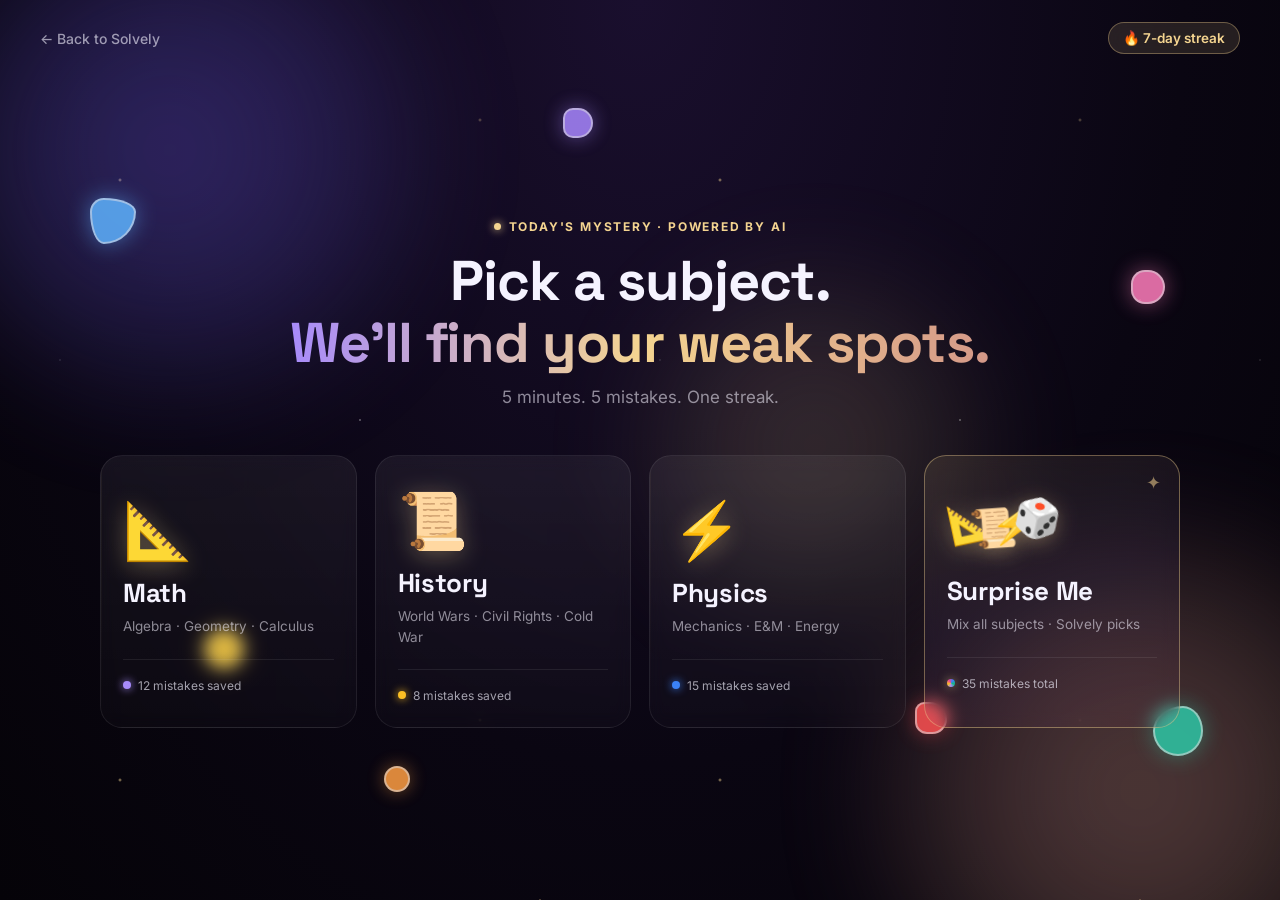
==== commit c9e23953: "Bring Sticker Pop balls + floating bg orbs into old dark station - Swap the 8 gachapon balls for the" ====
--- a/capsule.html
+++ b/capsule.html
@@ -14,111 +14,87 @@
   <!-- ==================== SVG defs (gradients + face symbols) ==================== -->
   <svg width="0" height="0" style="position:absolute" aria-hidden="true">
     <defs>
-      <!-- Ball gradients -->
-      <radialGradient id="g-orange" cx="30%" cy="30%" r="80%">
-        <stop offset="0%"   stop-color="#ffd28a"/>
-        <stop offset="100%" stop-color="#f97316"/>
-      </radialGradient>
-      <radialGradient id="g-purple" cx="30%" cy="30%" r="80%">
-        <stop offset="0%"   stop-color="#d4caff"/>
-        <stop offset="100%" stop-color="#6e5be9"/>
-      </radialGradient>
-      <radialGradient id="g-yellow" cx="30%" cy="30%" r="80%">
-        <stop offset="0%"   stop-color="#ffe8a4"/>
-        <stop offset="100%" stop-color="#f4d490"/>
-      </radialGradient>
-      <radialGradient id="g-pink" cx="30%" cy="30%" r="80%">
-        <stop offset="0%"   stop-color="#ffc4d8"/>
-        <stop offset="100%" stop-color="#ec4899"/>
-      </radialGradient>
-      <radialGradient id="g-blue" cx="30%" cy="30%" r="80%">
-        <stop offset="0%"   stop-color="#aceaff"/>
-        <stop offset="100%" stop-color="#3b82f6"/>
-      </radialGradient>
-      <radialGradient id="g-green" cx="30%" cy="30%" r="80%">
-        <stop offset="0%"   stop-color="#b5f5d8"/>
-        <stop offset="100%" stop-color="#10b981"/>
-      </radialGradient>
-      <radialGradient id="g-amber" cx="30%" cy="30%" r="80%">
-        <stop offset="0%"   stop-color="#ffd6b0"/>
-        <stop offset="100%" stop-color="#f59e0b"/>
-      </radialGradient>
-      <radialGradient id="g-gold" cx="30%" cy="30%" r="80%">
-        <stop offset="0%"   stop-color="#fff8e0"/>
-        <stop offset="40%"  stop-color="#ffe28a"/>
-        <stop offset="100%" stop-color="#d4a040"/>
-      </radialGradient>
-
-      <!-- Happy face — default for all balls -->
+      <!-- Ball gradients (Sticker Pop set) -->
+      <radialGradient id="g-sky" cx="32%" cy="28%" r="85%">
+        <stop offset="0%" stop-color="#dff2ff"/><stop offset="100%" stop-color="#5eb3ff"/>
+      </radialGradient>
+      <radialGradient id="g-coral" cx="32%" cy="28%" r="85%">
+        <stop offset="0%" stop-color="#ffd3cd"/><stop offset="100%" stop-color="#ff5252"/>
+      </radialGradient>
+      <radialGradient id="g-lemon" cx="32%" cy="28%" r="85%">
+        <stop offset="0%" stop-color="#fff5bd"/><stop offset="100%" stop-color="#ffce2e"/>
+      </radialGradient>
+      <radialGradient id="g-orange" cx="32%" cy="28%" r="85%">
+        <stop offset="0%" stop-color="#ffe2c4"/><stop offset="100%" stop-color="#ff9f43"/>
+      </radialGradient>
+      <radialGradient id="g-pink" cx="32%" cy="28%" r="85%">
+        <stop offset="0%" stop-color="#ffdcef"/><stop offset="100%" stop-color="#ff7ebd"/>
+      </radialGradient>
+      <radialGradient id="g-lilac" cx="32%" cy="28%" r="85%">
+        <stop offset="0%" stop-color="#ece2ff"/><stop offset="100%" stop-color="#a888ff"/>
+      </radialGradient>
+      <radialGradient id="g-mint" cx="32%" cy="28%" r="85%">
+        <stop offset="0%" stop-color="#d3f8ee"/><stop offset="100%" stop-color="#2ec7a6"/>
+      </radialGradient>
+      <radialGradient id="g-teal" cx="32%" cy="28%" r="85%">
+        <stop offset="0%" stop-color="#d4f1f5"/><stop offset="100%" stop-color="#2bb3c0"/>
+      </radialGradient>
+      <radialGradient id="g-gold" cx="30%" cy="26%" r="85%">
+        <stop offset="0%" stop-color="#fff8e0"/><stop offset="45%" stop-color="#ffd23f"/><stop offset="100%" stop-color="#e0921a"/>
+      </radialGradient>
+
+      <!-- Faces -->
       <symbol id="face-happy" viewBox="0 0 60 60">
-        <ellipse cx="22" cy="28" rx="2.8" ry="3.8" fill="rgba(20,10,40,.85)"/>
-        <ellipse cx="38" cy="28" rx="2.8" ry="3.8" fill="rgba(20,10,40,.85)"/>
-        <circle cx="20" cy="29" r="1" fill="#fff" opacity=".9"/>
-        <circle cx="36" cy="29" r="1" fill="#fff" opacity=".9"/>
-        <path d="M 22 39 Q 30 45 38 39" stroke="rgba(20,10,40,.85)" stroke-width="2.4" fill="none" stroke-linecap="round"/>
-        <circle cx="16" cy="36" r="3" fill="#ff8888" opacity=".45"/>
-        <circle cx="44" cy="36" r="3" fill="#ff8888" opacity=".45"/>
-      </symbol>
-
-      <!-- Wink face -->
+        <ellipse cx="22" cy="28" rx="2.8" ry="3.8" fill="#1c1630"/>
+        <ellipse cx="38" cy="28" rx="2.8" ry="3.8" fill="#1c1630"/>
+        <circle cx="20.6" cy="26.6" r="1" fill="#fff"/>
+        <circle cx="36.6" cy="26.6" r="1" fill="#fff"/>
+        <path d="M 22 38 Q 30 45 38 38" stroke="#1c1630" stroke-width="2.6" fill="none" stroke-linecap="round"/>
+        <circle cx="15" cy="35" r="3" fill="#ff7a7a" opacity=".5"/>
+        <circle cx="45" cy="35" r="3" fill="#ff7a7a" opacity=".5"/>
+      </symbol>
       <symbol id="face-wink" viewBox="0 0 60 60">
-        <ellipse cx="22" cy="28" rx="2.8" ry="3.8" fill="rgba(20,10,40,.85)"/>
-        <circle cx="20" cy="29" r="1" fill="#fff" opacity=".9"/>
-        <path d="M 34 28 Q 38 25 42 28" stroke="rgba(20,10,40,.85)" stroke-width="2.4" fill="none" stroke-linecap="round"/>
-        <path d="M 21 39 Q 30 47 39 39" stroke="rgba(20,10,40,.85)" stroke-width="2.4" fill="none" stroke-linecap="round"/>
-        <circle cx="16" cy="36" r="3" fill="#ff8888" opacity=".45"/>
-        <circle cx="44" cy="36" r="3" fill="#ff8888" opacity=".45"/>
-      </symbol>
-
-      <!-- Surprised — open mouth -->
+        <ellipse cx="22" cy="28" rx="2.8" ry="3.8" fill="#1c1630"/>
+        <circle cx="20.6" cy="26.6" r="1" fill="#fff"/>
+        <path d="M 34 28 Q 38 24 42 28" stroke="#1c1630" stroke-width="2.6" fill="none" stroke-linecap="round"/>
+        <path d="M 21 38 Q 30 46 39 38" stroke="#1c1630" stroke-width="2.6" fill="none" stroke-linecap="round"/>
+        <circle cx="15" cy="35" r="3" fill="#ff7a7a" opacity=".5"/>
+        <circle cx="45" cy="35" r="3" fill="#ff7a7a" opacity=".5"/>
+      </symbol>
       <symbol id="face-wow" viewBox="0 0 60 60">
-        <ellipse cx="22" cy="27" rx="2.6" ry="3.5" fill="rgba(20,10,40,.85)"/>
-        <ellipse cx="38" cy="27" rx="2.6" ry="3.5" fill="rgba(20,10,40,.85)"/>
-        <ellipse cx="30" cy="40" rx="3.5" ry="4.5" fill="rgba(20,10,40,.85)"/>
-        <ellipse cx="30" cy="41" rx="2" ry="2.5" fill="#5e2a3a" opacity=".7"/>
-      </symbol>
-
-      <!-- Cool — sunglasses -->
+        <ellipse cx="22" cy="27" rx="2.6" ry="3.5" fill="#1c1630"/>
+        <ellipse cx="38" cy="27" rx="2.6" ry="3.5" fill="#1c1630"/>
+        <ellipse cx="30" cy="39" rx="3.4" ry="4.4" fill="#1c1630"/>
+        <circle cx="15" cy="34" r="3" fill="#ff7a7a" opacity=".5"/>
+        <circle cx="45" cy="34" r="3" fill="#ff7a7a" opacity=".5"/>
+      </symbol>
       <symbol id="face-cool" viewBox="0 0 60 60">
-        <rect x="15" y="25" width="13" height="7" rx="2" fill="rgba(20,10,40,.92)"/>
-        <rect x="32" y="25" width="13" height="7" rx="2" fill="rgba(20,10,40,.92)"/>
-        <rect x="27" y="27.5" width="5" height="2" fill="rgba(20,10,40,.92)"/>
-        <path d="M 22 42 Q 30 47 38 42" stroke="rgba(20,10,40,.85)" stroke-width="2.4" fill="none" stroke-linecap="round"/>
-        <circle cx="17" cy="22" r="1.2" fill="#fff" opacity=".7"/>
-        <circle cx="34" cy="22" r="1.2" fill="#fff" opacity=".7"/>
-      </symbol>
-
-      <!-- Silly — tongue out -->
+        <rect x="14" y="25" width="13" height="7" rx="2" fill="#1c1630"/>
+        <rect x="33" y="25" width="13" height="7" rx="2" fill="#1c1630"/>
+        <rect x="27" y="27.5" width="6" height="2" fill="#1c1630"/>
+        <path d="M 22 41 Q 30 46 38 41" stroke="#1c1630" stroke-width="2.6" fill="none" stroke-linecap="round"/>
+      </symbol>
       <symbol id="face-silly" viewBox="0 0 60 60">
-        <path d="M 18 26 L 26 30 M 26 26 L 18 30" stroke="rgba(20,10,40,.85)" stroke-width="2.2" stroke-linecap="round"/>
-        <path d="M 34 26 L 42 30 M 42 26 L 34 30" stroke="rgba(20,10,40,.85)" stroke-width="2.2" stroke-linecap="round"/>
-        <path d="M 22 38 Q 30 44 38 38" stroke="rgba(20,10,40,.85)" stroke-width="2.4" fill="none" stroke-linecap="round"/>
-        <path d="M 27 42 Q 30 49 33 42 Z" fill="#ff6688" stroke="rgba(20,10,40,.85)" stroke-width="1.5"/>
-        <circle cx="16" cy="36" r="3" fill="#ff8888" opacity=".45"/>
-        <circle cx="44" cy="36" r="3" fill="#ff8888" opacity=".45"/>
-      </symbol>
-
-      <!-- SSR — Crown + star eyes -->
+        <path d="M 18 26 L 26 30 M 26 26 L 18 30" stroke="#1c1630" stroke-width="2.4" stroke-linecap="round"/>
+        <path d="M 34 26 L 42 30 M 42 26 L 34 30" stroke="#1c1630" stroke-width="2.4" stroke-linecap="round"/>
+        <path d="M 22 37 Q 30 43 38 37" stroke="#1c1630" stroke-width="2.6" fill="none" stroke-linecap="round"/>
+        <path d="M 27 41 Q 30 48 33 41 Z" fill="#ff5c8a" stroke="#1c1630" stroke-width="1.4"/>
+      </symbol>
       <symbol id="face-ssr" viewBox="0 0 60 60">
-        <path d="M 14 16 L 20 9 L 26 16 L 30 5 L 34 16 L 40 9 L 46 16 L 46 19 L 14 19 Z"
-              fill="url(#crownGrad)" stroke="#7a4010" stroke-width="0.7" stroke-linejoin="round"/>
         <defs>
           <linearGradient id="crownGrad" x1="0" y1="0" x2="0" y2="1">
-            <stop offset="0%" stop-color="#ffd56a"/>
-            <stop offset="50%" stop-color="#d4a040"/>
-            <stop offset="100%" stop-color="#8a6020"/>
+            <stop offset="0%" stop-color="#fff0a8"/><stop offset="55%" stop-color="#ffce2e"/><stop offset="100%" stop-color="#cf8410"/>
           </linearGradient>
         </defs>
-        <circle cx="20" cy="8" r="1.4" fill="#fff5d4"/>
-        <circle cx="30" cy="4" r="1.6" fill="#fff5d4"/>
-        <circle cx="40" cy="8" r="1.4" fill="#fff5d4"/>
-        <!-- Star eyes -->
-        <path d="M 22 30 L 23.3 26 L 24.6 30 L 28.5 30 L 25.4 32.5 L 26.7 36.5 L 23.3 34 L 19.9 36.5 L 21.2 32.5 L 18.1 30 Z" fill="#1a0f2e"/>
-        <path d="M 38 30 L 39.3 26 L 40.6 30 L 44.5 30 L 41.4 32.5 L 42.7 36.5 L 39.3 34 L 35.9 36.5 L 37.2 32.5 L 34.1 30 Z" fill="#1a0f2e"/>
-        <!-- Big grin -->
-        <path d="M 19 43 Q 30 51 41 43" stroke="rgba(20,10,40,.92)" stroke-width="3" fill="none" stroke-linecap="round"/>
-        <!-- Tooth -->
-        <rect x="28" y="44" width="4" height="3" rx=".5" fill="#fff"/>
+        <path d="M 14 17 L 20 10 L 26 17 L 30 6 L 34 17 L 40 10 L 46 17 L 46 20 L 14 20 Z"
+              fill="url(#crownGrad)" stroke="#7a4010" stroke-width="1" stroke-linejoin="round"/>
+        <circle cx="20" cy="9" r="1.4" fill="#fff7d6"/>
+        <circle cx="30" cy="5" r="1.6" fill="#fff7d6"/>
+        <circle cx="40" cy="9" r="1.4" fill="#fff7d6"/>
+        <path d="M 22 30 L 23.3 26 L 24.6 30 L 28.5 30 L 25.4 32.5 L 26.7 36.5 L 23.3 34 L 19.9 36.5 L 21.2 32.5 L 18.1 30 Z" fill="#1c1630"/>
+        <path d="M 38 30 L 39.3 26 L 40.6 30 L 44.5 30 L 41.4 32.5 L 42.7 36.5 L 39.3 34 L 35.9 36.5 L 37.2 32.5 L 34.1 30 Z" fill="#1c1630"/>
+        <path d="M 19 42 Q 30 50 41 42" stroke="#1c1630" stroke-width="3" fill="none" stroke-linecap="round"/>
+        <rect x="28" y="43" width="4" height="3" rx=".5" fill="#fff"/>
       </symbol>
     </defs>
   </svg>
@@ -129,6 +105,16 @@
     <div class="bg-orb bg-orb-1"></div>
     <div class="bg-orb bg-orb-2"></div>
     <div class="bg-orb bg-orb-3"></div>
+  </div>
+  <!-- Floating candy orbs (Sticker Pop) -->
+  <div class="bg-floaters" aria-hidden="true">
+    <span class="floater f1"></span>
+    <span class="floater f2"></span>
+    <span class="floater f3"></span>
+    <span class="floater f4"></span>
+    <span class="floater f5"></span>
+    <span class="floater f6"></span>
+    <span class="floater f7"></span>
   </div>
 
   <!-- Top bar -->
@@ -199,61 +185,88 @@
               <span class="sparkle s4">✦</span>
             </div>
             <div class="globe-inner" id="globe-inner">
-              <!-- bb1: Circle, orange, happy -->
+              <!-- bb1: Cloud (sky) -->
               <span class="big-ball bb1">
                 <svg class="ball-art" viewBox="0 0 60 60">
-                  <circle cx="30" cy="30" r="28" fill="url(#g-orange)"/>
+                  <path d="M 12 44 C 4 44 4 32 13 32 C 13 22 28 19 31 28 C 34 18 50 21 49 32 C 58 32 58 44 49 44 Z"
+                        fill="url(#g-sky)" stroke="#1c1630" stroke-width="2.5" stroke-linejoin="round"/>
+                  <use href="#face-happy" transform="translate(0,6)"/>
+                </svg>
+              </span>
+              <!-- bb2: Mushroom (coral) -->
+              <span class="big-ball bb2">
+                <svg class="ball-art" viewBox="0 0 60 60">
+                  <path d="M 21 31 L 21 47 Q 21 53 27 53 L 33 53 Q 39 53 39 47 L 39 31 Z"
+                        fill="#fff3e0" stroke="#1c1630" stroke-width="2.5" stroke-linejoin="round"/>
+                  <path d="M 7 31 Q 7 9 30 9 Q 53 9 53 31 Z"
+                        fill="url(#g-coral)" stroke="#1c1630" stroke-width="2.5" stroke-linejoin="round"/>
+                  <circle cx="19" cy="20" r="3.6" fill="#fff" opacity=".9"/>
+                  <circle cx="38" cy="17" r="2.8" fill="#fff" opacity=".9"/>
+                  <circle cx="42" cy="26" r="2.2" fill="#fff" opacity=".9"/>
+                  <use href="#face-wink" transform="translate(0,-9)"/>
+                </svg>
+              </span>
+              <!-- bb3: Lightning bolt (lemon) -->
+              <span class="big-ball bb3">
+                <svg class="ball-art" viewBox="0 0 60 60">
+                  <path d="M 33 5 L 14 33 L 27 33 L 21 55 L 48 25 L 34 25 L 39 5 Z"
+                        fill="url(#g-lemon)" stroke="#1c1630" stroke-width="2.5" stroke-linejoin="round"/>
+                  <circle cx="28" cy="19" r="1.8" fill="#1c1630"/>
+                  <circle cx="35" cy="19" r="1.8" fill="#1c1630"/>
+                  <path d="M 28 24 Q 31.5 27 35 24" stroke="#1c1630" stroke-width="2" fill="none" stroke-linecap="round"/>
+                </svg>
+              </span>
+              <!-- bb4: Star (orange) -->
+              <span class="big-ball bb4">
+                <svg class="ball-art" viewBox="0 0 60 60">
+                  <path d="M 30 4 L 37 22 L 56 22 L 41 34 L 47 54 L 30 42 L 13 54 L 19 34 L 4 22 L 23 22 Z"
+                        fill="url(#g-orange)" stroke="#1c1630" stroke-width="2.5" stroke-linejoin="round"/>
+                  <use href="#face-silly" transform="translate(0,4)"/>
+                </svg>
+              </span>
+              <!-- bb5: Heart (pink) -->
+              <span class="big-ball bb5">
+                <svg class="ball-art" viewBox="0 0 60 60">
+                  <path d="M 30 53 C 7 36 7 14 22 14 C 27 14 30 17 30 22 C 30 17 33 14 38 14 C 53 14 53 36 30 53 Z"
+                        fill="url(#g-pink)" stroke="#1c1630" stroke-width="2.5" stroke-linejoin="round"/>
+                  <use href="#face-wow" transform="translate(0,3)"/>
+                </svg>
+              </span>
+              <!-- bb6: Crescent moon (lilac) -->
+              <span class="big-ball bb6">
+                <svg class="ball-art" viewBox="0 0 60 60">
+                  <path d="M 42 6 A 24 24 0 1 0 42 54 A 19 19 0 1 1 42 6 Z"
+                        fill="url(#g-lilac)" stroke="#1c1630" stroke-width="2.5" stroke-linejoin="round"/>
+                  <use href="#face-wink" transform="translate(-7,0)"/>
+                </svg>
+              </span>
+              <!-- bb7: Flower (mint petals + lemon center) -->
+              <span class="big-ball bb7">
+                <svg class="ball-art" viewBox="0 0 60 60">
+                  <g fill="url(#g-mint)" stroke="#1c1630" stroke-width="2.2">
+                    <circle cx="30" cy="13" r="9.5"/>
+                    <circle cx="45" cy="22" r="9.5"/>
+                    <circle cx="45" cy="39" r="9.5"/>
+                    <circle cx="30" cy="48" r="9.5"/>
+                    <circle cx="15" cy="39" r="9.5"/>
+                    <circle cx="15" cy="22" r="9.5"/>
+                  </g>
+                  <circle cx="30" cy="30" r="13" fill="url(#g-lemon)" stroke="#1c1630" stroke-width="2.5"/>
                   <use href="#face-happy"/>
                 </svg>
               </span>
-              <!-- bb2: Heart, purple, wink -->
-              <span class="big-ball bb2">
-                <svg class="ball-art" viewBox="0 0 60 60">
-                  <path d="M 30 54 C 6 36 6 14 22 14 C 27 14 30 17 30 22 C 30 17 33 14 38 14 C 54 14 54 36 30 54 Z" fill="url(#g-purple)"/>
-                  <use href="#face-wink" transform="translate(0, 3)"/>
-                </svg>
-              </span>
-              <!-- bb3: Star, yellow, silly -->
-              <span class="big-ball bb3">
-                <svg class="ball-art" viewBox="0 0 60 60">
-                  <path d="M 30 4 L 37 22 L 56 22 L 41 34 L 47 54 L 30 42 L 13 54 L 19 34 L 4 22 L 23 22 Z" fill="url(#g-yellow)"/>
-                  <use href="#face-silly" transform="translate(0, 4)"/>
-                </svg>
-              </span>
-              <!-- bb4: Teardrop (point-up), pink, wow -->
-              <span class="big-ball bb4">
-                <svg class="ball-art" viewBox="0 0 60 60">
-                  <path d="M 30 5 C 10 22 12 48 30 56 C 48 48 50 22 30 5 Z" fill="url(#g-pink)"/>
-                  <use href="#face-wow" transform="translate(0, 6)"/>
-                </svg>
-              </span>
-              <!-- bb5: Bunny-ear circle, blue, cool -->
-              <span class="big-ball bb5">
-                <svg class="ball-art" viewBox="0 0 60 60">
-                  <ellipse cx="20" cy="9" rx="4.5" ry="9" fill="url(#g-blue)" transform="rotate(-10 20 9)"/>
-                  <ellipse cx="40" cy="9" rx="4.5" ry="9" fill="url(#g-blue)" transform="rotate(10 40 9)"/>
-                  <circle cx="30" cy="36" r="22" fill="url(#g-blue)"/>
-                  <use href="#face-cool" transform="translate(0, 8)"/>
-                </svg>
-              </span>
-              <!-- bb6: Rounded square, green, happy -->
-              <span class="big-ball bb6">
-                <svg class="ball-art" viewBox="0 0 60 60">
-                  <rect x="4" y="4" width="52" height="52" rx="16" fill="url(#g-green)"/>
-                  <use href="#face-happy"/>
-                </svg>
-              </span>
-              <!-- bb7: Hexagon, amber, wink -->
-              <span class="big-ball bb7">
-                <svg class="ball-art" viewBox="0 0 60 60">
-                  <path d="M 30 4 L 54 17 L 54 43 L 30 56 L 6 43 L 6 17 Z" fill="url(#g-amber)"/>
-                  <use href="#face-wink"/>
-                </svg>
-              </span>
-              <!-- bb8: SSR Circle, gold, crown + star eyes -->
-              <span class="big-ball bb8 ssr" id="ssr-ball">
-                <svg class="ball-art" viewBox="0 0 60 60">
-                  <circle cx="30" cy="30" r="28" fill="url(#g-gold)"/>
+              <!-- bb8: Teardrop (teal) -->
+              <span class="big-ball bb8">
+                <svg class="ball-art" viewBox="0 0 60 60">
+                  <path d="M 30 5 C 12 24 14 50 30 56 C 46 50 48 24 30 5 Z"
+                        fill="url(#g-teal)" stroke="#1c1630" stroke-width="2.5" stroke-linejoin="round"/>
+                  <use href="#face-cool" transform="translate(0,8)"/>
+                </svg>
+              </span>
+              <!-- bb9: SSR crown gem (gold) -->
+              <span class="big-ball bb9 ssr" id="ssr-ball">
+                <svg class="ball-art" viewBox="0 0 60 60">
+                  <circle cx="30" cy="32" r="26" fill="url(#g-gold)" stroke="#1c1630" stroke-width="2.5"/>
                   <use href="#face-ssr"/>
                 </svg>
               </span>
--- a/css/capsule.css
+++ b/css/capsule.css
@@ -64,6 +64,26 @@
 @keyframes orb-drift {
   0%, 100% { transform: translate(0, 0) scale(1); }
   50% { transform: translate(60px, -40px) scale(1.15); }
+}
+
+/* Floating candy orbs (Sticker Pop) — small colored shapes drifting in the dark */
+.bg-floaters { position: fixed; inset: 0; pointer-events: none; z-index: 1; }
+.floater {
+  position: absolute;
+  display: block;
+  border: 2px solid rgba(255, 255, 255, .55);
+  opacity: .85;
+}
+.f1 { width: 46px; height: 46px; left: 7%;  top: 22%; background: #5eb3ff; border-radius: 30% 70% 70% 30% / 30% 30% 70% 70%; box-shadow: 0 0 22px rgba(94,179,255,.6);  animation: floaty 8s ease-in-out infinite; }
+.f2 { width: 38px; height: 38px; left: 16%; top: 70%; background: #ffd23f; border-radius: 50%;                                  box-shadow: 0 0 22px rgba(255,210,63,.55); animation: floaty 10s ease-in-out infinite 1s; }
+.f3 { width: 34px; height: 34px; right: 9%; top: 30%; background: #ff7ebd; border-radius: 45% 55% 55% 45%;                       box-shadow: 0 0 22px rgba(255,126,189,.55); animation: floaty 9s ease-in-out infinite .5s; }
+.f4 { width: 50px; height: 50px; right: 6%; bottom: 16%; background: #2ec7a6; border-radius: 60% 40% 50% 50% / 50%;             box-shadow: 0 0 22px rgba(46,199,166,.5);  animation: floaty 11s ease-in-out infinite 2s; }
+.f5 { width: 30px; height: 30px; left: 44%; top: 12%; background: #a888ff; border-radius: 40% 60% 60% 40%;                       box-shadow: 0 0 20px rgba(168,136,255,.55); animation: floaty 7.5s ease-in-out infinite .8s; }
+.f6 { width: 26px; height: 26px; left: 30%; bottom: 12%; background: #ff9f43; border-radius: 50%;                                box-shadow: 0 0 18px rgba(255,159,67,.5);  animation: floaty 9.5s ease-in-out infinite 1.5s; }
+.f7 { width: 32px; height: 32px; right: 26%; top: 78%; background: #ff5252; border-radius: 35% 65% 55% 45%;                      box-shadow: 0 0 20px rgba(255,82,82,.5);   animation: floaty 8.5s ease-in-out infinite .3s; }
+@keyframes floaty {
+  0%, 100% { transform: translateY(0) rotate(0deg); }
+  50%      { transform: translateY(-28px) rotate(16deg); }
 }
 
 /* ============ TOP BAR ============ */
@@ -449,7 +469,8 @@
 .globe-inner.spin .bb5 { animation-name: frenzy-5 !important; }
 .globe-inner.spin .bb6 { animation-name: frenzy-6 !important; }
 .globe-inner.spin .bb7 { animation-name: frenzy-7 !important; }
-.globe-inner.spin .bb8.ssr { animation-name: frenzy-8 !important; }
+.globe-inner.spin .bb8 { animation-name: frenzy-8 !important; }
+.globe-inner.spin .bb9.ssr { animation-name: frenzy-9 !important; }
 
 @keyframes frenzy-1 {
   0%   { transform: translate(0,0) rotate(0deg); }
@@ -521,8 +542,18 @@
   84%  { transform: translate(-75px,-40px) rotate(-700deg); }
   100% { transform: translate(0,0) rotate(720deg); }
 }
+@keyframes frenzy-8 {
+  0%   { transform: translate(0,0) rotate(0deg); }
+  14%  { transform: translate(-55px,68px) rotate(-130deg); }
+  28%  { transform: translate(72px,-48px) rotate(250deg); }
+  42%  { transform: translate(-68px,-60px) rotate(-380deg); }
+  56%  { transform: translate(58px,72px) rotate(520deg); }
+  70%  { transform: translate(-72px,45px) rotate(-620deg); }
+  84%  { transform: translate(60px,-65px) rotate(700deg); }
+  100% { transform: translate(0,0) rotate(720deg); }
+}
 /* SSR Ball — extra dramatic frenzy, slightly bigger orbit, ends at center for clean drop */
-@keyframes frenzy-8 {
+@keyframes frenzy-9 {
   0%   { transform: translate(0,0) rotate(0deg) scale(1); }
   14%  { transform: translate(-70px,-60px) rotate(-150deg) scale(1.05); }
   28%  { transform: translate(70px,75px) rotate(290deg) scale(.98); }
@@ -547,7 +578,7 @@
   z-index: 10;
 }
 
-/* Big balls — each is an inline SVG with a unique shape + cute face */
+/* Big balls — each is an inline SVG sticker shape + cute face */
 .big-ball {
   position: absolute;
   width: 64px;
@@ -560,29 +591,30 @@
 .big-ball .ball-art {
   width: 100%;
   height: 100%;
-  filter: drop-shadow(0 4px 10px rgba(0, 0, 0, .35));
+  filter: drop-shadow(2px 3px 0 rgba(10, 6, 18, .55)) drop-shadow(0 4px 12px rgba(0, 0, 0, .4));
   overflow: visible;
 }
-/* Position + size per ball */
-.bb1 { top: 12%; left: 10%; animation-delay:  0s;   width: 64px; height: 64px; }   /* circle */
-.bb2 { top: 8%;  left: 52%; animation-delay: -.7s;  width: 58px; height: 58px; }   /* heart */
-.bb3 { top: 48%; left: 8%;  animation-delay: -1.4s; width: 60px; height: 60px; }   /* star */
-.bb4 { top: 62%; left: 56%; animation-delay: -2.1s; width: 52px; height: 52px; }   /* teardrop */
-.bb5 { top: 26%; left: 22%; animation-delay: -2.8s; width: 60px; height: 70px; }   /* bunny (taller for ears) */
-.bb6 { top: 4%;  left: 28%; animation-delay: -3.5s; width: 50px; height: 50px; }   /* rounded square */
-.bb7 { top: 70%; left: 22%; animation-delay: -.3s;  width: 48px; height: 48px; }   /* hexagon */
-
-/* SSR Ball — golden, prominent, glowing */
-.bb8.ssr {
-  top: 38%; left: 42%;
-  width: 78px; height: 78px;
+/* Position per ball — loose 3x3 cluster inside the 320px globe, all 9 visible */
+.bb1 { top: 46px;  left: 50px;  animation-delay:  0s;   }   /* cloud     — top L */
+.bb2 { top: 34px;  left: 128px; animation-delay: -.7s;  }   /* mushroom  — top C */
+.bb3 { top: 50px;  left: 206px; animation-delay: -1.4s; }   /* lightning — top R */
+.bb4 { top: 122px; left: 30px;  animation-delay: -2.1s; }   /* star      — mid L */
+.bb8 { top: 122px; left: 226px; animation-delay: -2.8s; }   /* teardrop  — mid R */
+.bb5 { top: 198px; left: 50px;  animation-delay: -3.5s; }   /* heart     — bot L */
+.bb7 { top: 204px; left: 128px; animation-delay: -.3s;  }   /* flower    — bot C */
+.bb6 { top: 198px; left: 206px; animation-delay: -1.8s; }   /* moon      — bot R */
+
+/* SSR Ball — golden, prominent, glowing, center */
+.bb9.ssr {
+  top: 118px; left: 120px;
+  width: 80px; height: 80px;
   animation:
     big-ball-float 5s ease-in-out infinite,
     ssr-glow 2.4s ease-in-out infinite;
   animation-delay: -1s, 0s;
   z-index: 3;
 }
-.bb8.ssr .ball-art {
+.bb9.ssr .ball-art {
   filter:
     drop-shadow(0 0 16px rgba(244, 212, 144, .85))
     drop-shadow(0 0 32px rgba(244, 212, 144, .45))
